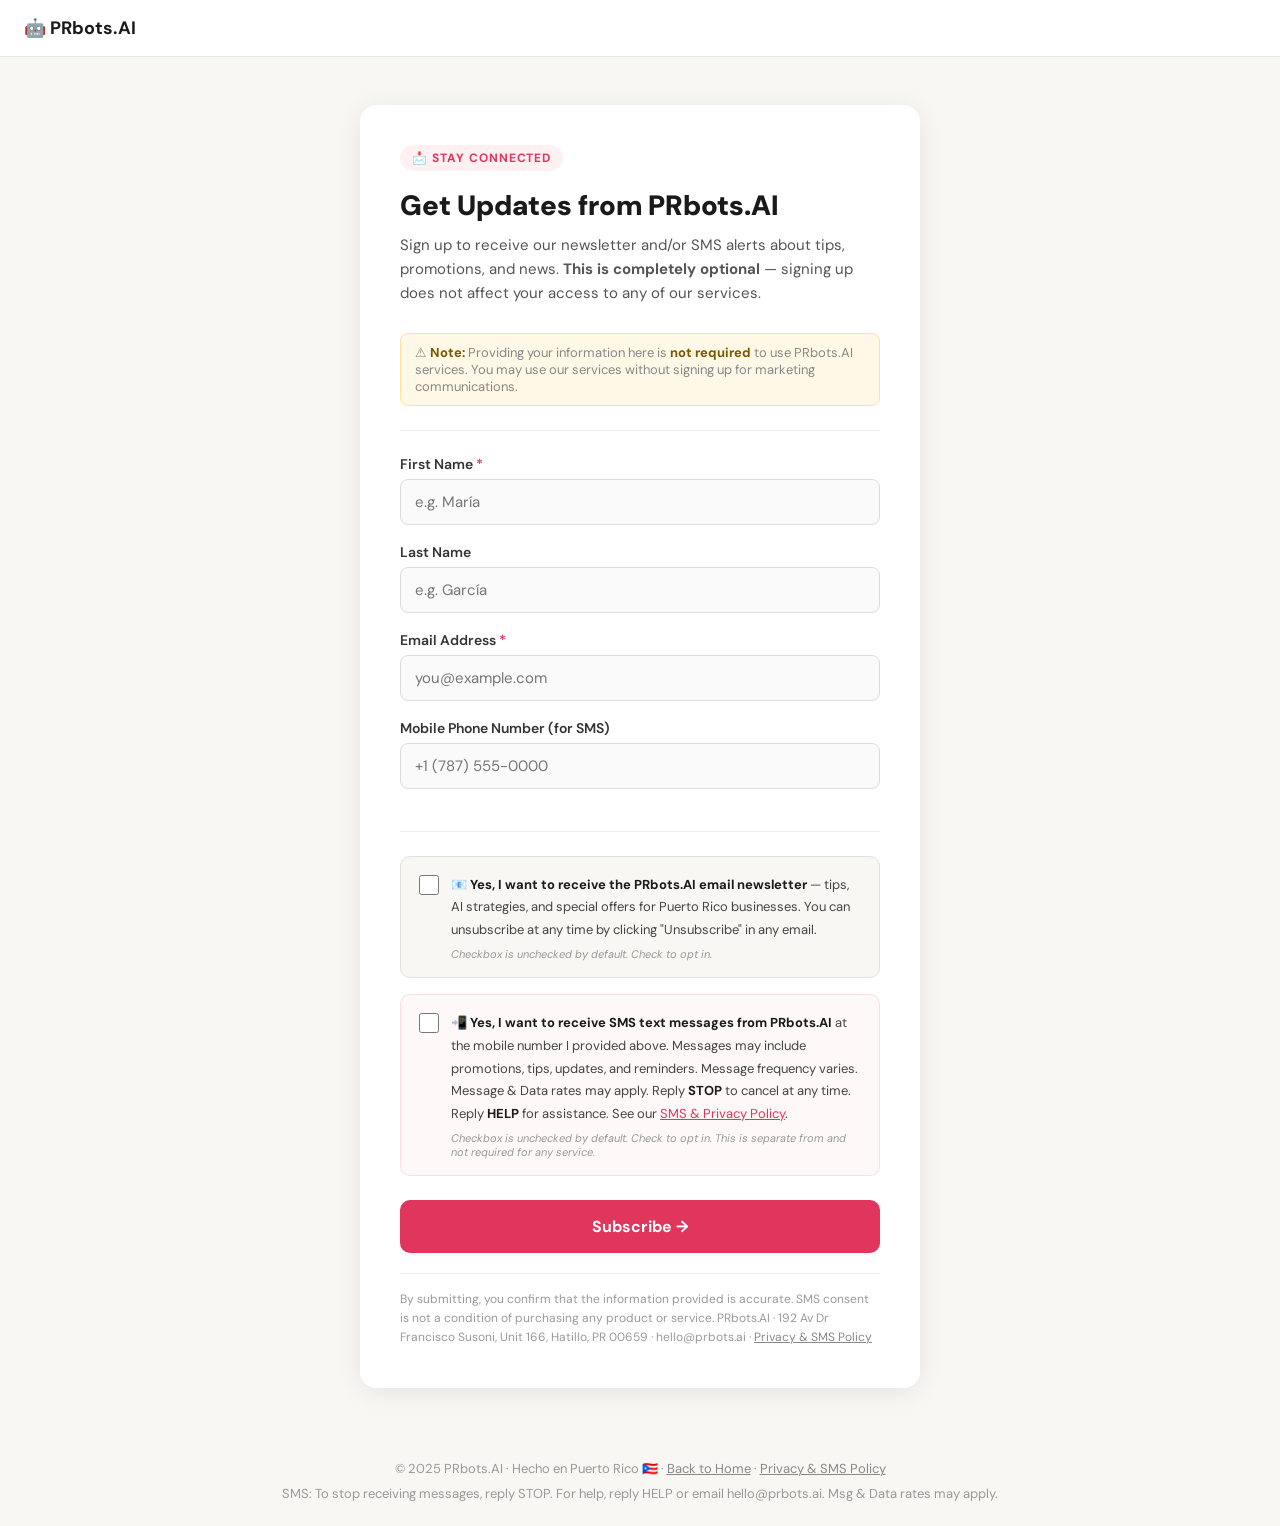
==== sms-optin.html @ f3722037 "Add TCPA-compliant standalone SMS opt-in page for Twilio toll-free verification" ====
<!DOCTYPE html>
<html lang="en">
<head>
<meta charset="UTF-8">
<meta name="viewport" content="width=device-width, initial-scale=1.0">
<title>SMS & Newsletter Sign-Up — PRbots.AI</title>
<meta name="description" content="Sign up to receive SMS updates and the newsletter from PRbots.AI. This is completely optional and separate from any service.">
<link rel="preconnect" href="https://fonts.googleapis.com">
<link href="https://fonts.googleapis.com/css2?family=DM+Sans:ital,opsz,wght@0,9..40,400;0,9..40,600;0,9..40,700;0,9..40,900&display=swap" rel="stylesheet">
<style>
  *, *::before, *::after { box-sizing: border-box; margin: 0; padding: 0; }
  body {
    font-family: 'DM Sans', system-ui, sans-serif;
    background: #f8f7f4;
    color: #1a1a1a;
    min-height: 100vh;
    display: flex;
    flex-direction: column;
  }
  nav {
    background: #fff;
    border-bottom: 1px solid #e5e5e5;
    padding: 16px 24px;
    display: flex;
    align-items: center;
    gap: 10px;
  }
  nav a { text-decoration: none; color: #1a1a1a; font-weight: 700; font-size: 18px; }
  nav span { font-size: 20px; }
  .container {
    max-width: 600px;
    margin: 48px auto;
    padding: 0 20px;
    flex: 1;
  }
  .card {
    background: #fff;
    border-radius: 16px;
    padding: 40px 40px;
    box-shadow: 0 4px 24px rgba(0,0,0,0.08);
  }
  .badge {
    display: inline-block;
    background: #fff0f2;
    color: #e0355c;
    font-size: 12px;
    font-weight: 700;
    letter-spacing: .08em;
    padding: 5px 12px;
    border-radius: 20px;
    margin-bottom: 18px;
    text-transform: uppercase;
  }
  h1 { font-size: 28px; font-weight: 900; margin-bottom: 10px; line-height: 1.2; }
  .sub { color: #555; font-size: 15px; line-height: 1.6; margin-bottom: 28px; }
  .divider { height: 1px; background: #eee; margin: 24px 0; }
  label.field-label {
    display: block;
    font-weight: 600;
    font-size: 14px;
    margin-bottom: 6px;
    color: #333;
  }
  label.field-label .req { color: #e0355c; }
  input[type="text"], input[type="email"], input[type="tel"] {
    width: 100%;
    border: 1.5px solid #ddd;
    border-radius: 8px;
    padding: 12px 14px;
    font-size: 15px;
    font-family: inherit;
    margin-bottom: 18px;
    transition: border-color .2s;
    outline: none;
    background: #fafafa;
  }
  input:focus { border-color: #e0355c; background: #fff; }

  /* ─── CONSENT BOXES ─── */
  .consent-box {
    background: #f8f7f4;
    border: 1.5px solid #e0e0e0;
    border-radius: 10px;
    padding: 16px 18px;
    margin-bottom: 16px;
  }
  .consent-box.sms { border-color: #e0355c22; background: #fff8f9; }
  .consent-row {
    display: flex;
    align-items: flex-start;
    gap: 12px;
  }
  .consent-row input[type="checkbox"] {
    width: 20px;
    height: 20px;
    min-width: 20px;
    margin-top: 2px;
    accent-color: #e0355c;
    cursor: pointer;
    border-radius: 4px;
  }
  .consent-text {
    font-size: 13px;
    color: #444;
    line-height: 1.6;
  }
  .consent-text strong { color: #1a1a1a; }
  .consent-text a { color: #e0355c; text-decoration: underline; }
  .unchecked-note {
    font-size: 11px;
    color: #999;
    margin-top: 6px;
    font-style: italic;
  }

  .required-note {
    font-size: 13px;
    color: #888;
    margin-bottom: 20px;
    background: #fff8e7;
    border: 1px solid #ffe0a0;
    border-radius: 8px;
    padding: 10px 14px;
  }
  .required-note strong { color: #7a5800; }

  button[type="submit"] {
    width: 100%;
    background: #e0355c;
    color: #fff;
    border: none;
    border-radius: 10px;
    padding: 16px;
    font-size: 16px;
    font-weight: 700;
    font-family: inherit;
    cursor: pointer;
    transition: background .2s, transform .1s;
    margin-top: 8px;
  }
  button[type="submit"]:hover { background: #c42a4f; }
  button[type="submit"]:active { transform: scale(.98); }

  .success-msg {
    display: none;
    text-align: center;
    padding: 32px 20px;
  }
  .success-msg .icon { font-size: 48px; margin-bottom: 12px; }
  .success-msg h2 { font-size: 22px; font-weight: 800; margin-bottom: 8px; }
  .success-msg p { color: #555; font-size: 15px; line-height: 1.6; }

  .terms-block {
    margin-top: 20px;
    font-size: 12px;
    color: #999;
    line-height: 1.6;
    border-top: 1px solid #eee;
    padding-top: 16px;
  }
  .terms-block a { color: #888; }

  footer {
    text-align: center;
    padding: 24px;
    font-size: 13px;
    color: #999;
  }
  footer a { color: #888; text-decoration: underline; }

  @media (max-width: 480px) {
    .card { padding: 28px 20px; }
    h1 { font-size: 23px; }
  }
</style>
</head>
<body>
<nav>
  <a href="/">🤖 PRbots.AI</a>
</nav>

<div class="container">
  <div class="card" id="main-card">

    <span class="badge">📩 Stay Connected</span>
    <h1>Get Updates from PRbots.AI</h1>
    <p class="sub">Sign up to receive our newsletter and/or SMS alerts about tips, promotions, and news. <strong>This is completely optional</strong> — signing up does not affect your access to any of our services.</p>

    <div class="required-note">
      ⚠️ <strong>Note:</strong> Providing your information here is <strong>not required</strong> to use PRbots.AI services. You may use our services without signing up for marketing communications.
    </div>

    <div class="divider"></div>

    <label class="field-label" for="fname">First Name <span class="req">*</span></label>
    <input type="text" id="fname" name="fname" placeholder="e.g. María" autocomplete="given-name" required>

    <label class="field-label" for="lname">Last Name</label>
    <input type="text" id="lname" name="lname" placeholder="e.g. García" autocomplete="family-name">

    <label class="field-label" for="email">Email Address <span class="req">*</span></label>
    <input type="email" id="email" name="email" placeholder="you@example.com" autocomplete="email" required>

    <label class="field-label" for="phone">Mobile Phone Number (for SMS)</label>
    <input type="tel" id="phone" name="phone" placeholder="+1 (787) 555-0000" autocomplete="tel">

    <div class="divider"></div>

    <!-- EMAIL NEWSLETTER CONSENT — unchecked by default -->
    <div class="consent-box">
      <div class="consent-row">
        <input type="checkbox" id="consent-email" name="consent_email">
        <div>
          <label for="consent-email" class="consent-text">
            <strong>📧 Yes, I want to receive the PRbots.AI email newsletter</strong> — tips, AI strategies, and special offers for Puerto Rico businesses. You can unsubscribe at any time by clicking "Unsubscribe" in any email.
          </label>
          <div class="unchecked-note">Checkbox is unchecked by default. Check to opt in.</div>
        </div>
      </div>
    </div>

    <!-- SMS CONSENT — unchecked by default — TCPA/CTIA compliant -->
    <div class="consent-box sms">
      <div class="consent-row">
        <input type="checkbox" id="consent-sms" name="consent_sms">
        <div>
          <label for="consent-sms" class="consent-text">
            <strong>📲 Yes, I want to receive SMS text messages from PRbots.AI</strong> at the mobile number I provided above. Messages may include promotions, tips, updates, and reminders. Message frequency varies. Message &amp; Data rates may apply. Reply <strong>STOP</strong> to cancel at any time. Reply <strong>HELP</strong> for assistance. See our <a href="https://paymegpt.com/p/5ysCGaS" target="_blank">SMS &amp; Privacy Policy</a>.
          </label>
          <div class="unchecked-note">Checkbox is unchecked by default. Check to opt in. This is separate from and not required for any service.</div>
        </div>
      </div>
    </div>

    <button type="submit" id="submit-btn" onclick="handleSubmit()">Subscribe →</button>

    <div class="terms-block">
      By submitting, you confirm that the information provided is accurate. SMS consent is not a condition of purchasing any product or service. PRbots.AI · 192 Av Dr Francisco Susoni, Unit 166, Hatillo, PR 00659 · hello@prbots.ai ·
      <a href="https://paymegpt.com/p/5ysCGaS" target="_blank">Privacy &amp; SMS Policy</a>
    </div>

    <div class="success-msg" id="success-msg">
      <div class="icon">✅</div>
      <h2>You're in!</h2>
      <p>Thanks for signing up. Check your inbox for a confirmation.<br><br>If you opted into SMS, you'll receive a confirmation text shortly.<br>Reply <strong>STOP</strong> at any time to unsubscribe from SMS.</p>
    </div>
  </div>
</div>

<footer>
  <p>© 2025 PRbots.AI · Hecho en Puerto Rico 🇵🇷 · <a href="/">Back to Home</a> · <a href="https://paymegpt.com/p/5ysCGaS" target="_blank">Privacy &amp; SMS Policy</a></p>
  <p style="margin-top:8px">SMS: To stop receiving messages, reply STOP. For help, reply HELP or email hello@prbots.ai. Msg &amp; Data rates may apply.</p>
</footer>

<script>
function handleSubmit() {
  var fname = document.getElementById('fname').value.trim();
  var email = document.getElementById('email').value.trim();
  if (!fname) { alert('Please enter your first name.'); return; }
  if (!email || !email.includes('@')) { alert('Please enter a valid email address.'); return; }

  var consentSMS = document.getElementById('consent-sms').checked;
  var phone = document.getElementById('phone').value.trim();
  if (consentSMS && !phone) {
    alert('Please enter a phone number to receive SMS messages, or uncheck the SMS option.');
    return;
  }

  // Hide form, show success
  document.getElementById('submit-btn').style.display = 'none';
  document.getElementById('success-msg').style.display = 'block';

  // You can POST to your own endpoint here if needed:
  // fetch('https://your-api/subscribe', { method: 'POST', body: JSON.stringify({...}) })
}
</script>
</body>
</html>
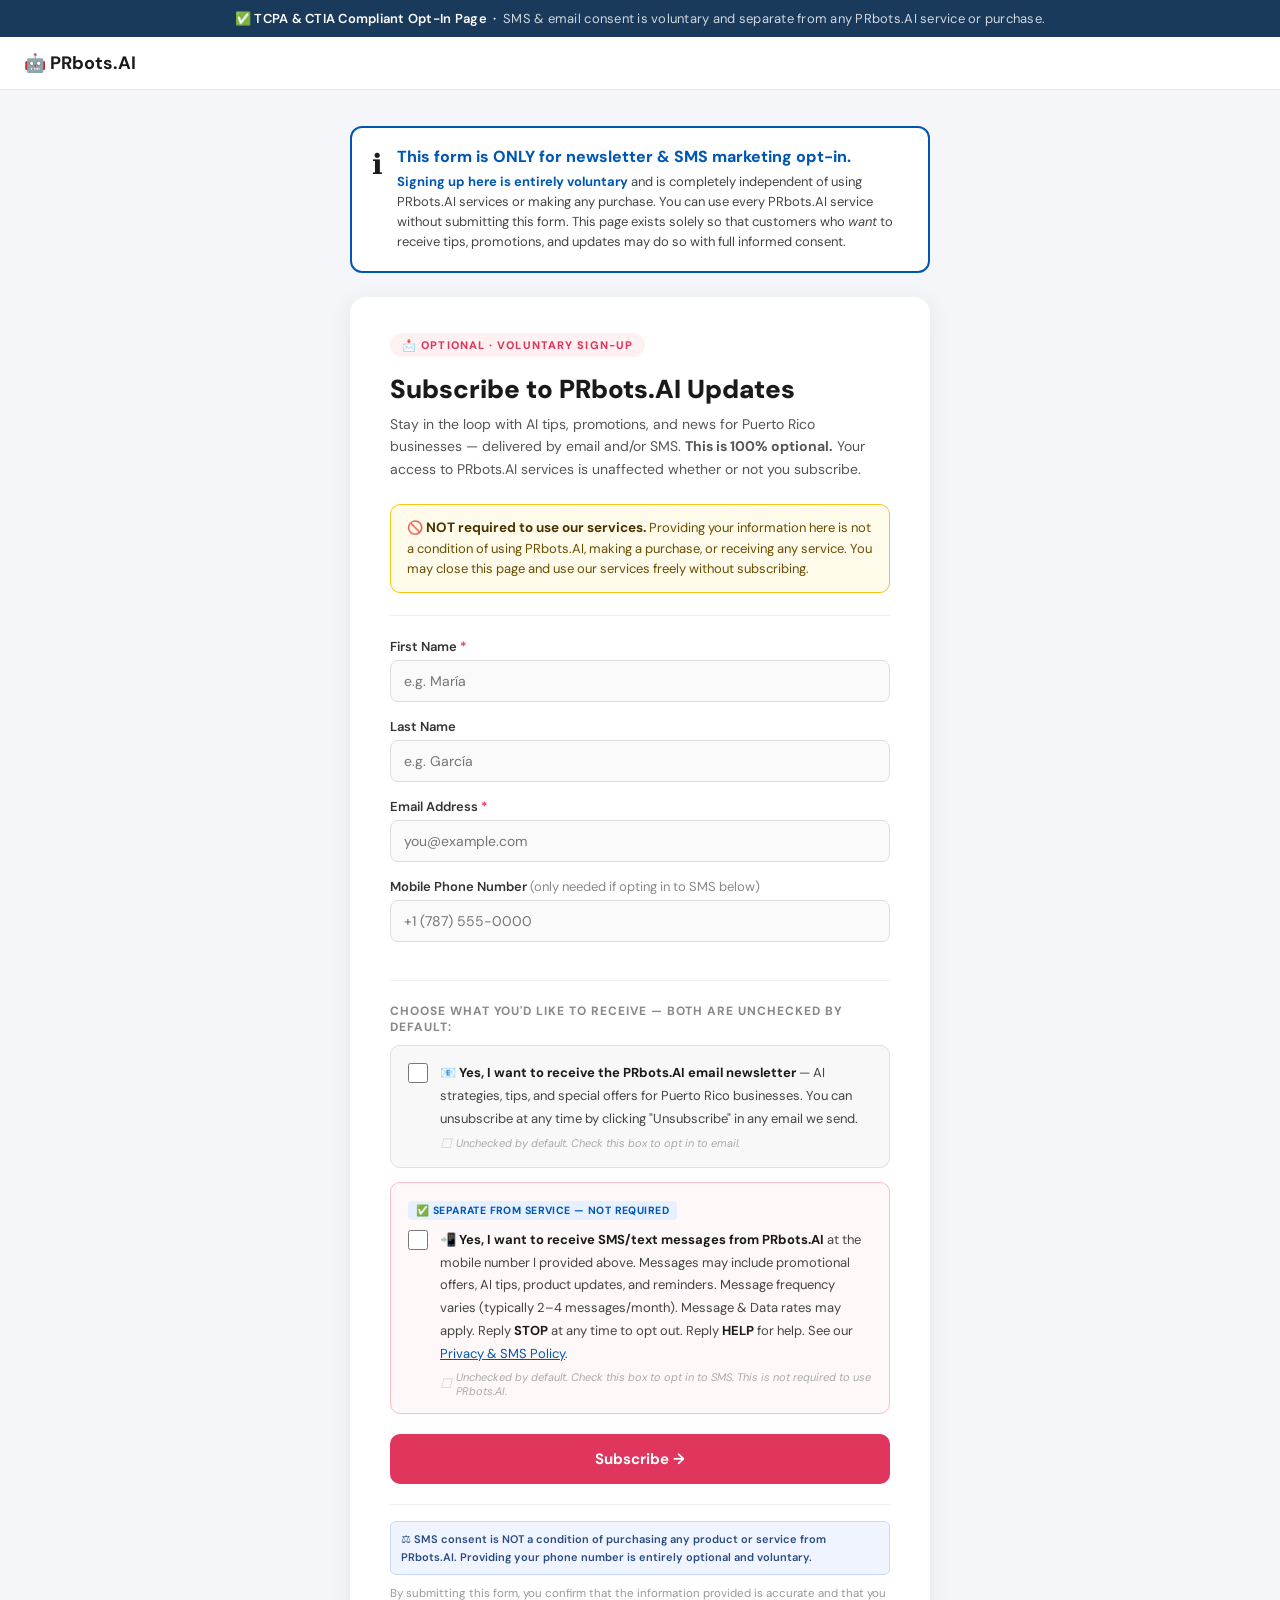
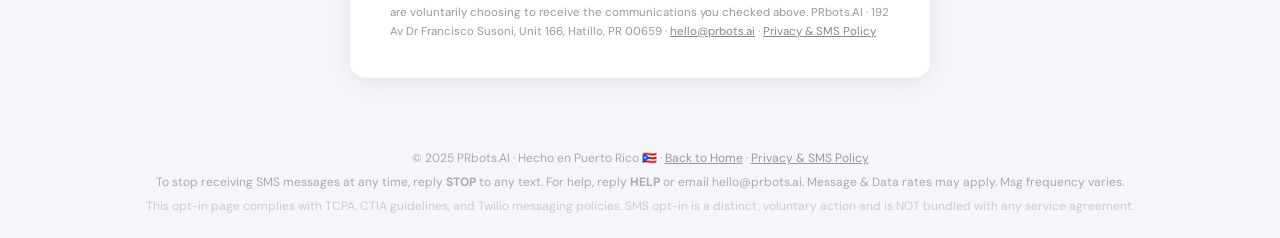
==== commit e1d9cd69: "fix: fully TCPA/CTIA compliant SMS opt-in page for Twilio Error 30475 resubmission" ====
--- a/sms-optin.html
+++ b/sms-optin.html
@@ -3,62 +3,95 @@
 <head>
 <meta charset="UTF-8">
 <meta name="viewport" content="width=device-width, initial-scale=1.0">
-<title>SMS & Newsletter Sign-Up — PRbots.AI</title>
-<meta name="description" content="Sign up to receive SMS updates and the newsletter from PRbots.AI. This is completely optional and separate from any service.">
+<title>SMS & Newsletter Opt-In — PRbots.AI (TCPA Compliant)</title>
+<meta name="description" content="Voluntarily sign up to receive SMS and/or email updates from PRbots.AI. This is completely optional and separate from any service or purchase.">
 <link rel="preconnect" href="https://fonts.googleapis.com">
 <link href="https://fonts.googleapis.com/css2?family=DM+Sans:ital,opsz,wght@0,9..40,400;0,9..40,600;0,9..40,700;0,9..40,900&display=swap" rel="stylesheet">
 <style>
   *, *::before, *::after { box-sizing: border-box; margin: 0; padding: 0; }
   body {
     font-family: 'DM Sans', system-ui, sans-serif;
-    background: #f8f7f4;
+    background: #f4f6f9;
     color: #1a1a1a;
     min-height: 100vh;
     display: flex;
     flex-direction: column;
   }
+
+  /* ── Compliance Banner (top of page — very visible for Twilio reviewers) ── */
+  .compliance-banner {
+    background: #1a3a5c;
+    color: #fff;
+    text-align: center;
+    padding: 10px 20px;
+    font-size: 13px;
+    font-weight: 600;
+    letter-spacing: .02em;
+  }
+  .compliance-banner span { opacity: .8; font-weight: 400; }
+
   nav {
     background: #fff;
     border-bottom: 1px solid #e5e5e5;
-    padding: 16px 24px;
+    padding: 14px 24px;
     display: flex;
     align-items: center;
     gap: 10px;
   }
   nav a { text-decoration: none; color: #1a1a1a; font-weight: 700; font-size: 18px; }
-  nav span { font-size: 20px; }
+
   .container {
-    max-width: 600px;
-    margin: 48px auto;
+    max-width: 620px;
+    margin: 36px auto 48px;
     padding: 0 20px;
     flex: 1;
   }
+
+  /* ── Standalone notice — first thing people (and Twilio) see ── */
+  .standalone-notice {
+    background: #fff;
+    border: 2px solid #0056b3;
+    border-radius: 12px;
+    padding: 18px 20px;
+    margin-bottom: 24px;
+    display: flex;
+    gap: 14px;
+    align-items: flex-start;
+  }
+  .standalone-notice .sn-icon { font-size: 28px; flex-shrink: 0; }
+  .standalone-notice h2 { font-size: 16px; font-weight: 800; color: #0056b3; margin-bottom: 5px; }
+  .standalone-notice p { font-size: 13px; color: #444; line-height: 1.55; }
+  .standalone-notice p strong { color: #0056b3; }
+
   .card {
     background: #fff;
     border-radius: 16px;
-    padding: 40px 40px;
-    box-shadow: 0 4px 24px rgba(0,0,0,0.08);
-  }
+    padding: 36px 40px;
+    box-shadow: 0 4px 24px rgba(0,0,0,0.07);
+  }
+
   .badge {
     display: inline-block;
     background: #fff0f2;
     color: #e0355c;
-    font-size: 12px;
-    font-weight: 700;
-    letter-spacing: .08em;
+    font-size: 11px;
+    font-weight: 800;
+    letter-spacing: .1em;
     padding: 5px 12px;
     border-radius: 20px;
-    margin-bottom: 18px;
+    margin-bottom: 16px;
     text-transform: uppercase;
   }
-  h1 { font-size: 28px; font-weight: 900; margin-bottom: 10px; line-height: 1.2; }
-  .sub { color: #555; font-size: 15px; line-height: 1.6; margin-bottom: 28px; }
-  .divider { height: 1px; background: #eee; margin: 24px 0; }
+  h1 { font-size: 26px; font-weight: 900; margin-bottom: 8px; line-height: 1.25; }
+  .sub { color: #555; font-size: 14px; line-height: 1.6; margin-bottom: 24px; }
+
+  .divider { height: 1px; background: #eee; margin: 22px 0; }
+
   label.field-label {
     display: block;
     font-weight: 600;
-    font-size: 14px;
-    margin-bottom: 6px;
+    font-size: 13px;
+    margin-bottom: 5px;
     color: #333;
   }
   label.field-label .req { color: #e0355c; }
@@ -66,25 +99,48 @@
     width: 100%;
     border: 1.5px solid #ddd;
     border-radius: 8px;
-    padding: 12px 14px;
-    font-size: 15px;
+    padding: 11px 13px;
+    font-size: 14px;
     font-family: inherit;
-    margin-bottom: 18px;
-    transition: border-color .2s;
+    margin-bottom: 16px;
     outline: none;
     background: #fafafa;
-  }
-  input:focus { border-color: #e0355c; background: #fff; }
-
-  /* ─── CONSENT BOXES ─── */
+    transition: border-color .2s;
+  }
+  input:focus { border-color: #0056b3; background: #fff; }
+
+  /* ── NOT REQUIRED callout ── */
+  .not-required-callout {
+    background: #fffbea;
+    border: 1.5px solid #f5c518;
+    border-radius: 10px;
+    padding: 13px 16px;
+    margin-bottom: 20px;
+    font-size: 13px;
+    color: #6b4c00;
+    line-height: 1.55;
+  }
+  .not-required-callout strong { font-size: 13.5px; color: #4a3200; }
+
+  /* ── Consent boxes ── */
+  .consent-section-title {
+    font-size: 12px;
+    font-weight: 700;
+    letter-spacing: .08em;
+    text-transform: uppercase;
+    color: #888;
+    margin-bottom: 10px;
+  }
+
   .consent-box {
-    background: #f8f7f4;
+    background: #f8f8f8;
     border: 1.5px solid #e0e0e0;
     border-radius: 10px;
-    padding: 16px 18px;
-    margin-bottom: 16px;
-  }
-  .consent-box.sms { border-color: #e0355c22; background: #fff8f9; }
+    padding: 15px 17px;
+    margin-bottom: 14px;
+  }
+  .consent-box.sms { border-color: #fbbdc7; background: #fff8f9; }
+
   .consent-row {
     display: flex;
     align-items: flex-start;
@@ -97,7 +153,6 @@
     margin-top: 2px;
     accent-color: #e0355c;
     cursor: pointer;
-    border-radius: 4px;
   }
   .consent-text {
     font-size: 13px;
@@ -105,24 +160,34 @@
     line-height: 1.6;
   }
   .consent-text strong { color: #1a1a1a; }
-  .consent-text a { color: #e0355c; text-decoration: underline; }
+  .consent-text a { color: #0056b3; text-decoration: underline; }
   .unchecked-note {
     font-size: 11px;
-    color: #999;
-    margin-top: 6px;
+    color: #aaa;
     font-style: italic;
-  }
-
-  .required-note {
+    margin-top: 5px;
+    display: flex;
+    align-items: center;
+    gap: 4px;
+  }
+  .unchecked-note::before {
+    content: "☐";
     font-size: 13px;
-    color: #888;
-    margin-bottom: 20px;
-    background: #fff8e7;
-    border: 1px solid #ffe0a0;
-    border-radius: 8px;
-    padding: 10px 14px;
-  }
-  .required-note strong { color: #7a5800; }
+    color: #ccc;
+  }
+
+  /* Separate-from-service badge on SMS box */
+  .sms-compliance-tag {
+    display: inline-block;
+    background: #e6f0ff;
+    color: #0056b3;
+    font-size: 10.5px;
+    font-weight: 700;
+    padding: 3px 8px;
+    border-radius: 4px;
+    margin-bottom: 8px;
+    letter-spacing: .04em;
+  }
 
   button[type="submit"] {
     width: 100%;
@@ -130,13 +195,13 @@
     color: #fff;
     border: none;
     border-radius: 10px;
-    padding: 16px;
-    font-size: 16px;
+    padding: 15px;
+    font-size: 15px;
     font-weight: 700;
     font-family: inherit;
     cursor: pointer;
+    margin-top: 6px;
     transition: background .2s, transform .1s;
-    margin-top: 8px;
   }
   button[type="submit"]:hover { background: #c42a4f; }
   button[type="submit"]:active { transform: scale(.98); }
@@ -144,50 +209,87 @@
   .success-msg {
     display: none;
     text-align: center;
-    padding: 32px 20px;
+    padding: 28px 10px;
   }
   .success-msg .icon { font-size: 48px; margin-bottom: 12px; }
   .success-msg h2 { font-size: 22px; font-weight: 800; margin-bottom: 8px; }
-  .success-msg p { color: #555; font-size: 15px; line-height: 1.6; }
-
-  .terms-block {
+  .success-msg p { color: #555; font-size: 14px; line-height: 1.65; }
+
+  /* ── TCPA Legal block ── */
+  .legal-block {
     margin-top: 20px;
-    font-size: 12px;
+    font-size: 11.5px;
     color: #999;
-    line-height: 1.6;
+    line-height: 1.65;
     border-top: 1px solid #eee;
     padding-top: 16px;
   }
-  .terms-block a { color: #888; }
+  .legal-block a { color: #888; }
+  .legal-block .legal-highlight {
+    background: #f0f4ff;
+    border: 1px solid #c7d9ff;
+    border-radius: 6px;
+    padding: 8px 10px;
+    color: #2a4a80;
+    font-size: 11px;
+    margin-bottom: 10px;
+    font-weight: 600;
+  }
 
   footer {
     text-align: center;
     padding: 24px;
-    font-size: 13px;
-    color: #999;
-  }
-  footer a { color: #888; text-decoration: underline; }
+    font-size: 12px;
+    color: #aaa;
+  }
+  footer a { color: #999; text-decoration: underline; }
 
   @media (max-width: 480px) {
-    .card { padding: 28px 20px; }
-    h1 { font-size: 23px; }
+    .card { padding: 24px 18px; }
+    h1 { font-size: 22px; }
+    .standalone-notice { flex-direction: column; gap: 8px; }
   }
 </style>
 </head>
 <body>
+
+<!-- Compliance banner visible at very top for Twilio reviewers -->
+<div class="compliance-banner">
+  ✅ TCPA &amp; CTIA Compliant Opt-In Page &nbsp;·&nbsp;
+  <span>SMS &amp; email consent is voluntary and separate from any PRbots.AI service or purchase.</span>
+</div>
+
 <nav>
   <a href="/">🤖 PRbots.AI</a>
 </nav>
 
 <div class="container">
+
+  <!-- STANDALONE NOTICE — must be the first major element -->
+  <div class="standalone-notice">
+    <span class="sn-icon">ℹ️</span>
+    <div>
+      <h2>This form is ONLY for newsletter &amp; SMS marketing opt-in.</h2>
+      <p>
+        <strong>Signing up here is entirely voluntary</strong> and is completely independent of using PRbots.AI services or making any purchase.
+        You can use every PRbots.AI service without submitting this form.
+        This page exists solely so that customers who <em>want</em> to receive tips, promotions, and updates may do so with full informed consent.
+      </p>
+    </div>
+  </div>
+
   <div class="card" id="main-card">
-
-    <span class="badge">📩 Stay Connected</span>
-    <h1>Get Updates from PRbots.AI</h1>
-    <p class="sub">Sign up to receive our newsletter and/or SMS alerts about tips, promotions, and news. <strong>This is completely optional</strong> — signing up does not affect your access to any of our services.</p>
-
-    <div class="required-note">
-      ⚠️ <strong>Note:</strong> Providing your information here is <strong>not required</strong> to use PRbots.AI services. You may use our services without signing up for marketing communications.
+    <span class="badge">📩 Optional · Voluntary Sign-Up</span>
+    <h1>Subscribe to PRbots.AI Updates</h1>
+    <p class="sub">
+      Stay in the loop with AI tips, promotions, and news for Puerto Rico businesses — delivered by email and/or SMS.
+      <strong>This is 100% optional.</strong> Your access to PRbots.AI services is unaffected whether or not you subscribe.
+    </p>
+
+    <div class="not-required-callout">
+      🚫 <strong>NOT required to use our services.</strong>
+      Providing your information here is not a condition of using PRbots.AI, making a purchase, or receiving any service.
+      You may close this page and use our services freely without subscribing.
     </div>
 
     <div class="divider"></div>
@@ -201,77 +303,108 @@
     <label class="field-label" for="email">Email Address <span class="req">*</span></label>
     <input type="email" id="email" name="email" placeholder="you@example.com" autocomplete="email" required>
 
-    <label class="field-label" for="phone">Mobile Phone Number (for SMS)</label>
+    <label class="field-label" for="phone">Mobile Phone Number <span style="font-weight:400;color:#888">(only needed if opting in to SMS below)</span></label>
     <input type="tel" id="phone" name="phone" placeholder="+1 (787) 555-0000" autocomplete="tel">
 
     <div class="divider"></div>
-
-    <!-- EMAIL NEWSLETTER CONSENT — unchecked by default -->
+    <p class="consent-section-title">Choose what you'd like to receive — both are unchecked by default:</p>
+
+    <!-- ── EMAIL NEWSLETTER CONSENT — UNCHECKED BY DEFAULT ── -->
     <div class="consent-box">
       <div class="consent-row">
         <input type="checkbox" id="consent-email" name="consent_email">
         <div>
           <label for="consent-email" class="consent-text">
-            <strong>📧 Yes, I want to receive the PRbots.AI email newsletter</strong> — tips, AI strategies, and special offers for Puerto Rico businesses. You can unsubscribe at any time by clicking "Unsubscribe" in any email.
+            <strong>📧 Yes, I want to receive the PRbots.AI email newsletter</strong> — AI strategies, tips, and special offers for Puerto Rico businesses.
+            You can unsubscribe at any time by clicking "Unsubscribe" in any email we send.
           </label>
-          <div class="unchecked-note">Checkbox is unchecked by default. Check to opt in.</div>
+          <div class="unchecked-note">Unchecked by default. Check this box to opt in to email.</div>
         </div>
       </div>
     </div>
 
-    <!-- SMS CONSENT — unchecked by default — TCPA/CTIA compliant -->
+    <!-- ── SMS CONSENT — UNCHECKED BY DEFAULT — FULL TCPA/CTIA DISCLOSURE ── -->
     <div class="consent-box sms">
+      <span class="sms-compliance-tag">✅ SEPARATE FROM SERVICE — NOT REQUIRED</span>
       <div class="consent-row">
         <input type="checkbox" id="consent-sms" name="consent_sms">
         <div>
           <label for="consent-sms" class="consent-text">
-            <strong>📲 Yes, I want to receive SMS text messages from PRbots.AI</strong> at the mobile number I provided above. Messages may include promotions, tips, updates, and reminders. Message frequency varies. Message &amp; Data rates may apply. Reply <strong>STOP</strong> to cancel at any time. Reply <strong>HELP</strong> for assistance. See our <a href="https://paymegpt.com/p/5ysCGaS" target="_blank">SMS &amp; Privacy Policy</a>.
+            <strong>📲 Yes, I want to receive SMS/text messages from PRbots.AI</strong> at the mobile number I provided above.
+            Messages may include promotional offers, AI tips, product updates, and reminders.
+            Message frequency varies (typically 2–4 messages/month).
+            Message &amp; Data rates may apply.
+            Reply <strong>STOP</strong> at any time to opt out. Reply <strong>HELP</strong> for help.
+            See our <a href="https://paymegpt.com/p/5ysCGaS" target="_blank" rel="noopener">Privacy &amp; SMS Policy</a>.
           </label>
-          <div class="unchecked-note">Checkbox is unchecked by default. Check to opt in. This is separate from and not required for any service.</div>
+          <div class="unchecked-note">Unchecked by default. Check this box to opt in to SMS. This is not required to use PRbots.AI.</div>
         </div>
       </div>
     </div>
 
     <button type="submit" id="submit-btn" onclick="handleSubmit()">Subscribe →</button>
 
-    <div class="terms-block">
-      By submitting, you confirm that the information provided is accurate. SMS consent is not a condition of purchasing any product or service. PRbots.AI · 192 Av Dr Francisco Susoni, Unit 166, Hatillo, PR 00659 · hello@prbots.ai ·
-      <a href="https://paymegpt.com/p/5ysCGaS" target="_blank">Privacy &amp; SMS Policy</a>
-    </div>
-
+    <!-- ── Legal / TCPA disclosure ── -->
+    <div class="legal-block">
+      <div class="legal-highlight">
+        ⚖️ SMS consent is NOT a condition of purchasing any product or service from PRbots.AI.
+        Providing your phone number is entirely optional and voluntary.
+      </div>
+      By submitting this form, you confirm that the information provided is accurate and that you are voluntarily choosing to receive the communications you checked above.
+      PRbots.AI · 192 Av Dr Francisco Susoni, Unit 166, Hatillo, PR 00659 ·
+      <a href="mailto:hello@prbots.ai">hello@prbots.ai</a> ·
+      <a href="https://paymegpt.com/p/5ysCGaS" target="_blank" rel="noopener">Privacy &amp; SMS Policy</a>
+    </div>
+
+    <!-- Success message (shown after submit) -->
     <div class="success-msg" id="success-msg">
       <div class="icon">✅</div>
-      <h2>You're in!</h2>
-      <p>Thanks for signing up. Check your inbox for a confirmation.<br><br>If you opted into SMS, you'll receive a confirmation text shortly.<br>Reply <strong>STOP</strong> at any time to unsubscribe from SMS.</p>
+      <h2>You're subscribed!</h2>
+      <p>
+        Thanks for signing up. Check your inbox for a confirmation email.<br><br>
+        If you opted into SMS, you'll receive a confirmation text shortly.<br>
+        Reply <strong>STOP</strong> at any time to unsubscribe from SMS messages.<br>
+        Reply <strong>HELP</strong> for help or email <a href="mailto:hello@prbots.ai">hello@prbots.ai</a>.
+      </p>
     </div>
   </div>
-</div>
+
+</div><!-- /container -->
 
 <footer>
   <p>© 2025 PRbots.AI · Hecho en Puerto Rico 🇵🇷 · <a href="/">Back to Home</a> · <a href="https://paymegpt.com/p/5ysCGaS" target="_blank">Privacy &amp; SMS Policy</a></p>
-  <p style="margin-top:8px">SMS: To stop receiving messages, reply STOP. For help, reply HELP or email hello@prbots.ai. Msg &amp; Data rates may apply.</p>
+  <p style="margin-top:8px">
+    To stop receiving SMS messages at any time, reply <strong>STOP</strong> to any text.
+    For help, reply <strong>HELP</strong> or email hello@prbots.ai.
+    Message &amp; Data rates may apply. Msg frequency varies.
+  </p>
+  <p style="margin-top:8px; color:#ccc">
+    This opt-in page complies with TCPA, CTIA guidelines, and Twilio messaging policies.
+    SMS opt-in is a distinct, voluntary action and is NOT bundled with any service agreement.
+  </p>
 </footer>
 
 <script>
 function handleSubmit() {
-  var fname = document.getElementById('fname').value.trim();
-  var email = document.getElementById('email').value.trim();
+  var fname  = document.getElementById('fname').value.trim();
+  var email  = document.getElementById('email').value.trim();
+  var emailC = document.getElementById('consent-email').checked;
+  var smsC   = document.getElementById('consent-sms').checked;
+  var phone  = document.getElementById('phone').value.trim();
+
   if (!fname) { alert('Please enter your first name.'); return; }
   if (!email || !email.includes('@')) { alert('Please enter a valid email address.'); return; }
-
-  var consentSMS = document.getElementById('consent-sms').checked;
-  var phone = document.getElementById('phone').value.trim();
-  if (consentSMS && !phone) {
-    alert('Please enter a phone number to receive SMS messages, or uncheck the SMS option.');
+  if (!emailC && !smsC) { alert('Please check at least one option (email newsletter or SMS) to subscribe.'); return; }
+  if (smsC && !phone) {
+    alert('Please enter a mobile phone number to receive SMS, or uncheck the SMS option.');
     return;
   }
 
   // Hide form, show success
   document.getElementById('submit-btn').style.display = 'none';
+  var labels = document.querySelectorAll('.field-label, input[type="text"], input[type="email"], input[type="tel"], .consent-box, .not-required-callout, .divider, .consent-section-title, .legal-block, .badge, h1, .sub');
+  labels.forEach(function(el){ el.style.display = 'none'; });
   document.getElementById('success-msg').style.display = 'block';
-
-  // You can POST to your own endpoint here if needed:
-  // fetch('https://your-api/subscribe', { method: 'POST', body: JSON.stringify({...}) })
 }
 </script>
 </body>
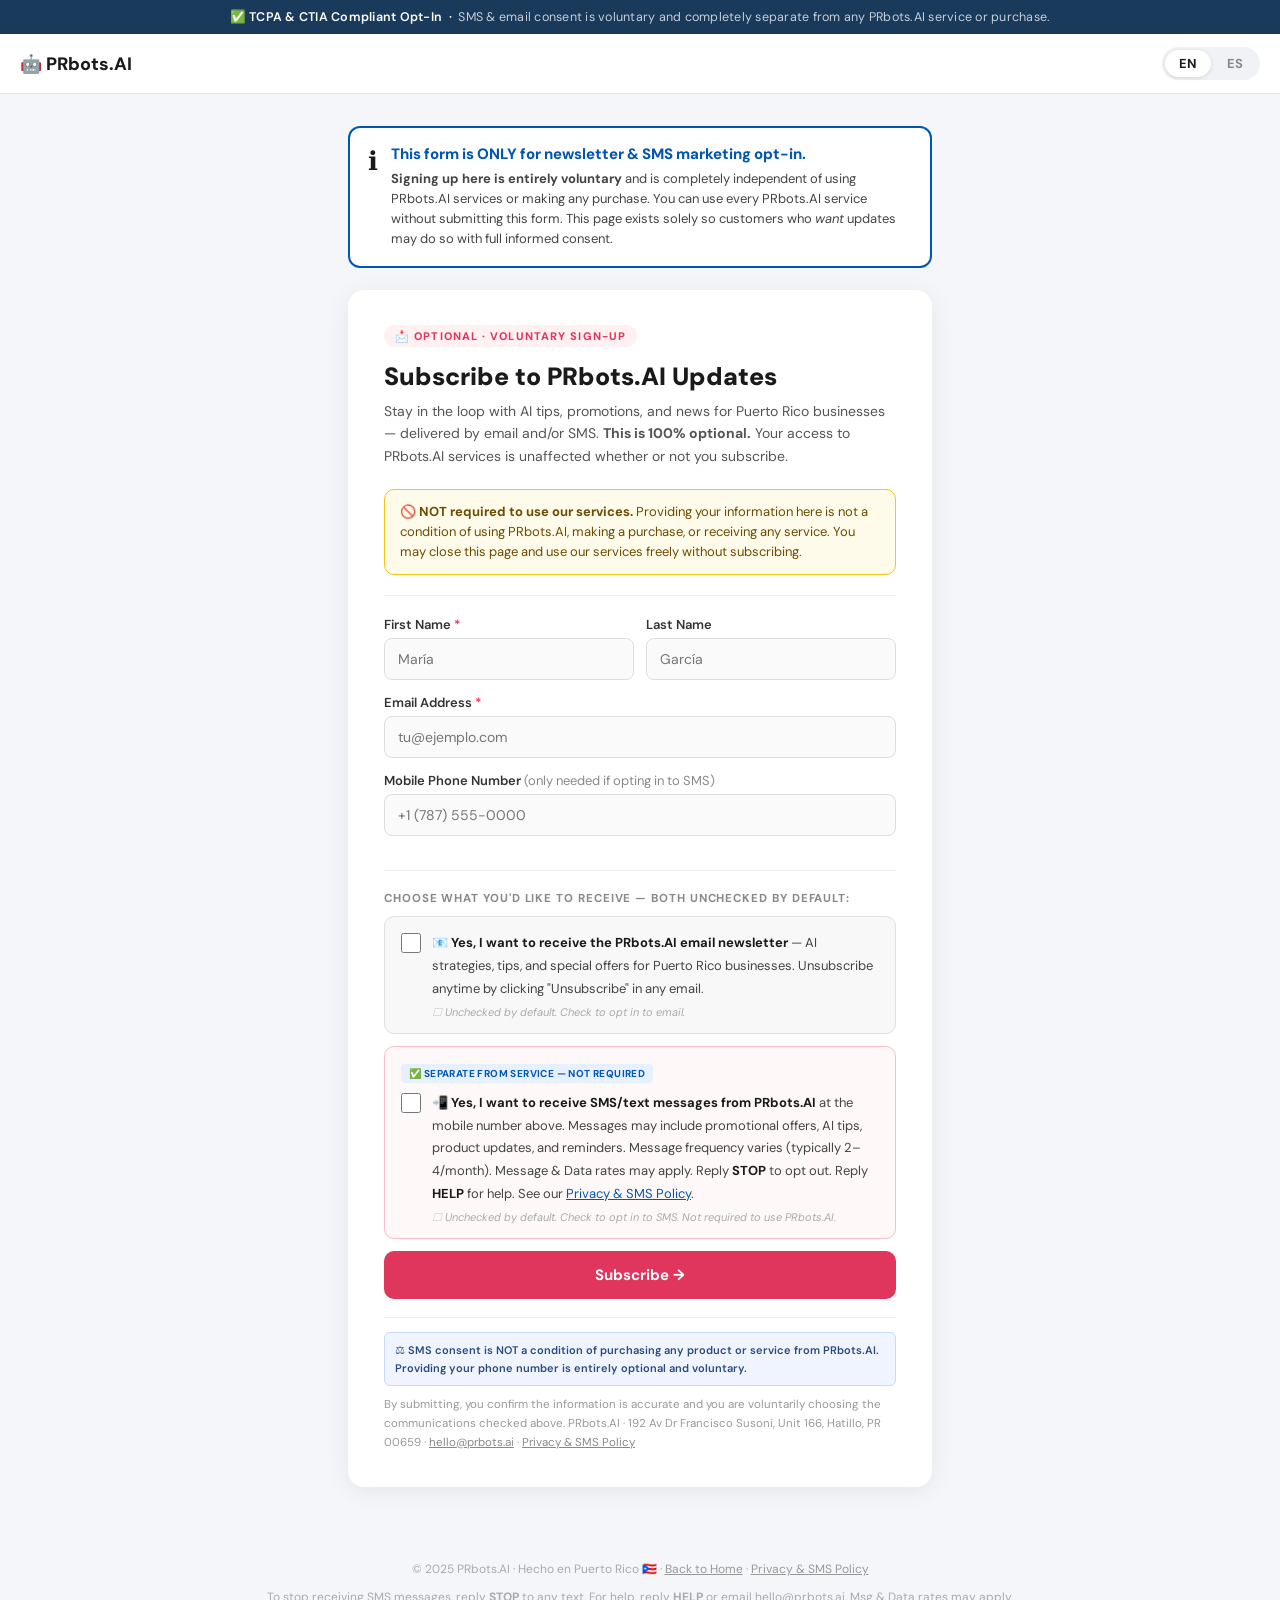
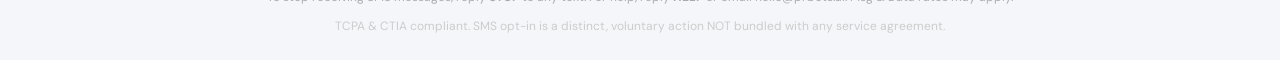
==== commit 28930940: "feat: bilingual EN/ES opt-in page connected to PayMeGPT contacts (tsqb0ek5) — Twilio 30475 compliant" ====
--- a/sms-optin.html
+++ b/sms-optin.html
@@ -1,411 +1,623 @@
 <!DOCTYPE html>
-<html lang="en">
+<html lang="en" id="html-root">
 <head>
 <meta charset="UTF-8">
 <meta name="viewport" content="width=device-width, initial-scale=1.0">
 <title>SMS & Newsletter Opt-In — PRbots.AI (TCPA Compliant)</title>
-<meta name="description" content="Voluntarily sign up to receive SMS and/or email updates from PRbots.AI. This is completely optional and separate from any service or purchase.">
+<meta name="description" content="Voluntarily sign up to receive SMS and/or email updates from PRbots.AI. Completely optional and separate from any service. / Inscríbete voluntariamente para recibir mensajes SMS y correos de PRbots.AI. Completamente opcional.">
 <link rel="preconnect" href="https://fonts.googleapis.com">
 <link href="https://fonts.googleapis.com/css2?family=DM+Sans:ital,opsz,wght@0,9..40,400;0,9..40,600;0,9..40,700;0,9..40,900&display=swap" rel="stylesheet">
 <style>
-  *, *::before, *::after { box-sizing: border-box; margin: 0; padding: 0; }
-  body {
-    font-family: 'DM Sans', system-ui, sans-serif;
-    background: #f4f6f9;
-    color: #1a1a1a;
-    min-height: 100vh;
-    display: flex;
-    flex-direction: column;
-  }
-
-  /* ── Compliance Banner (top of page — very visible for Twilio reviewers) ── */
-  .compliance-banner {
-    background: #1a3a5c;
-    color: #fff;
-    text-align: center;
-    padding: 10px 20px;
-    font-size: 13px;
-    font-weight: 600;
-    letter-spacing: .02em;
-  }
-  .compliance-banner span { opacity: .8; font-weight: 400; }
-
-  nav {
-    background: #fff;
-    border-bottom: 1px solid #e5e5e5;
-    padding: 14px 24px;
-    display: flex;
-    align-items: center;
-    gap: 10px;
-  }
-  nav a { text-decoration: none; color: #1a1a1a; font-weight: 700; font-size: 18px; }
-
-  .container {
-    max-width: 620px;
-    margin: 36px auto 48px;
-    padding: 0 20px;
-    flex: 1;
-  }
-
-  /* ── Standalone notice — first thing people (and Twilio) see ── */
-  .standalone-notice {
-    background: #fff;
-    border: 2px solid #0056b3;
-    border-radius: 12px;
-    padding: 18px 20px;
-    margin-bottom: 24px;
-    display: flex;
-    gap: 14px;
-    align-items: flex-start;
-  }
-  .standalone-notice .sn-icon { font-size: 28px; flex-shrink: 0; }
-  .standalone-notice h2 { font-size: 16px; font-weight: 800; color: #0056b3; margin-bottom: 5px; }
-  .standalone-notice p { font-size: 13px; color: #444; line-height: 1.55; }
-  .standalone-notice p strong { color: #0056b3; }
-
-  .card {
-    background: #fff;
-    border-radius: 16px;
-    padding: 36px 40px;
-    box-shadow: 0 4px 24px rgba(0,0,0,0.07);
-  }
-
-  .badge {
-    display: inline-block;
-    background: #fff0f2;
-    color: #e0355c;
-    font-size: 11px;
-    font-weight: 800;
-    letter-spacing: .1em;
-    padding: 5px 12px;
-    border-radius: 20px;
-    margin-bottom: 16px;
-    text-transform: uppercase;
-  }
-  h1 { font-size: 26px; font-weight: 900; margin-bottom: 8px; line-height: 1.25; }
-  .sub { color: #555; font-size: 14px; line-height: 1.6; margin-bottom: 24px; }
-
-  .divider { height: 1px; background: #eee; margin: 22px 0; }
-
-  label.field-label {
-    display: block;
-    font-weight: 600;
-    font-size: 13px;
-    margin-bottom: 5px;
-    color: #333;
-  }
-  label.field-label .req { color: #e0355c; }
-  input[type="text"], input[type="email"], input[type="tel"] {
-    width: 100%;
-    border: 1.5px solid #ddd;
-    border-radius: 8px;
-    padding: 11px 13px;
-    font-size: 14px;
-    font-family: inherit;
-    margin-bottom: 16px;
-    outline: none;
-    background: #fafafa;
-    transition: border-color .2s;
-  }
-  input:focus { border-color: #0056b3; background: #fff; }
-
-  /* ── NOT REQUIRED callout ── */
-  .not-required-callout {
-    background: #fffbea;
-    border: 1.5px solid #f5c518;
-    border-radius: 10px;
-    padding: 13px 16px;
-    margin-bottom: 20px;
-    font-size: 13px;
-    color: #6b4c00;
-    line-height: 1.55;
-  }
-  .not-required-callout strong { font-size: 13.5px; color: #4a3200; }
-
-  /* ── Consent boxes ── */
-  .consent-section-title {
-    font-size: 12px;
-    font-weight: 700;
-    letter-spacing: .08em;
-    text-transform: uppercase;
-    color: #888;
-    margin-bottom: 10px;
-  }
-
-  .consent-box {
-    background: #f8f8f8;
-    border: 1.5px solid #e0e0e0;
-    border-radius: 10px;
-    padding: 15px 17px;
-    margin-bottom: 14px;
-  }
-  .consent-box.sms { border-color: #fbbdc7; background: #fff8f9; }
-
-  .consent-row {
-    display: flex;
-    align-items: flex-start;
-    gap: 12px;
-  }
-  .consent-row input[type="checkbox"] {
-    width: 20px;
-    height: 20px;
-    min-width: 20px;
-    margin-top: 2px;
-    accent-color: #e0355c;
-    cursor: pointer;
-  }
-  .consent-text {
-    font-size: 13px;
-    color: #444;
-    line-height: 1.6;
-  }
-  .consent-text strong { color: #1a1a1a; }
-  .consent-text a { color: #0056b3; text-decoration: underline; }
-  .unchecked-note {
-    font-size: 11px;
-    color: #aaa;
-    font-style: italic;
-    margin-top: 5px;
-    display: flex;
-    align-items: center;
-    gap: 4px;
-  }
-  .unchecked-note::before {
-    content: "☐";
-    font-size: 13px;
-    color: #ccc;
-  }
-
-  /* Separate-from-service badge on SMS box */
-  .sms-compliance-tag {
-    display: inline-block;
-    background: #e6f0ff;
-    color: #0056b3;
-    font-size: 10.5px;
-    font-weight: 700;
-    padding: 3px 8px;
-    border-radius: 4px;
-    margin-bottom: 8px;
-    letter-spacing: .04em;
-  }
-
-  button[type="submit"] {
-    width: 100%;
-    background: #e0355c;
-    color: #fff;
-    border: none;
-    border-radius: 10px;
-    padding: 15px;
-    font-size: 15px;
-    font-weight: 700;
-    font-family: inherit;
-    cursor: pointer;
-    margin-top: 6px;
-    transition: background .2s, transform .1s;
-  }
-  button[type="submit"]:hover { background: #c42a4f; }
-  button[type="submit"]:active { transform: scale(.98); }
-
-  .success-msg {
-    display: none;
-    text-align: center;
-    padding: 28px 10px;
-  }
-  .success-msg .icon { font-size: 48px; margin-bottom: 12px; }
-  .success-msg h2 { font-size: 22px; font-weight: 800; margin-bottom: 8px; }
-  .success-msg p { color: #555; font-size: 14px; line-height: 1.65; }
-
-  /* ── TCPA Legal block ── */
-  .legal-block {
-    margin-top: 20px;
-    font-size: 11.5px;
-    color: #999;
-    line-height: 1.65;
-    border-top: 1px solid #eee;
-    padding-top: 16px;
-  }
-  .legal-block a { color: #888; }
-  .legal-block .legal-highlight {
-    background: #f0f4ff;
-    border: 1px solid #c7d9ff;
-    border-radius: 6px;
-    padding: 8px 10px;
-    color: #2a4a80;
-    font-size: 11px;
-    margin-bottom: 10px;
-    font-weight: 600;
-  }
-
-  footer {
-    text-align: center;
-    padding: 24px;
-    font-size: 12px;
-    color: #aaa;
-  }
-  footer a { color: #999; text-decoration: underline; }
-
-  @media (max-width: 480px) {
-    .card { padding: 24px 18px; }
-    h1 { font-size: 22px; }
-    .standalone-notice { flex-direction: column; gap: 8px; }
-  }
+*, *::before, *::after { box-sizing: border-box; margin: 0; padding: 0; }
+body {
+  font-family: 'DM Sans', system-ui, sans-serif;
+  background: #f4f6f9;
+  color: #1a1a1a;
+  min-height: 100vh;
+  display: flex;
+  flex-direction: column;
+}
+
+/* ── Compliance banner ── */
+.compliance-banner {
+  background: #1a3a5c;
+  color: #fff;
+  text-align: center;
+  padding: 9px 20px;
+  font-size: 12.5px;
+  font-weight: 600;
+  letter-spacing: .02em;
+}
+.compliance-banner span { opacity: .75; font-weight: 400; }
+
+/* ── Nav ── */
+nav {
+  background: #fff;
+  border-bottom: 1px solid #e5e5e5;
+  padding: 13px 20px;
+  display: flex;
+  align-items: center;
+  justify-content: space-between;
+  gap: 10px;
+}
+nav a.nav-logo { text-decoration: none; color: #1a1a1a; font-weight: 800; font-size: 18px; }
+
+/* ── Language Toggle ── */
+.lang-toggle {
+  display: flex;
+  background: #f0f2f5;
+  border-radius: 20px;
+  padding: 3px;
+  gap: 2px;
+}
+.lang-btn {
+  background: none;
+  border: none;
+  border-radius: 16px;
+  padding: 5px 14px;
+  font-size: 13px;
+  font-weight: 700;
+  font-family: inherit;
+  cursor: pointer;
+  color: #888;
+  transition: all .2s;
+}
+.lang-btn.active {
+  background: #fff;
+  color: #1a1a1a;
+  box-shadow: 0 1px 4px rgba(0,0,0,.12);
+}
+
+/* ── Main container ── */
+.container {
+  max-width: 620px;
+  margin: 32px auto 48px;
+  padding: 0 18px;
+  flex: 1;
+}
+
+/* ── Standalone notice ── */
+.standalone-notice {
+  background: #fff;
+  border: 2px solid #0056b3;
+  border-radius: 12px;
+  padding: 16px 18px;
+  margin-bottom: 22px;
+  display: flex;
+  gap: 13px;
+  align-items: flex-start;
+}
+.standalone-notice .sn-icon { font-size: 26px; flex-shrink: 0; }
+.standalone-notice h2 { font-size: 15px; font-weight: 800; color: #0056b3; margin-bottom: 5px; }
+.standalone-notice p { font-size: 13px; color: #444; line-height: 1.55; }
+
+/* ── Card ── */
+.card {
+  background: #fff;
+  border-radius: 16px;
+  padding: 34px 36px;
+  box-shadow: 0 4px 24px rgba(0,0,0,.07);
+}
+
+.badge {
+  display: inline-block;
+  background: #fff0f2;
+  color: #e0355c;
+  font-size: 11px;
+  font-weight: 800;
+  letter-spacing: .1em;
+  padding: 4px 11px;
+  border-radius: 20px;
+  margin-bottom: 14px;
+  text-transform: uppercase;
+}
+h1 { font-size: 25px; font-weight: 900; margin-bottom: 8px; line-height: 1.25; }
+.sub { color: #555; font-size: 14px; line-height: 1.6; margin-bottom: 22px; }
+.divider { height: 1px; background: #eee; margin: 20px 0; }
+
+/* ── Fields ── */
+label.field-label {
+  display: block;
+  font-weight: 600;
+  font-size: 13px;
+  margin-bottom: 5px;
+  color: #333;
+}
+.req { color: #e0355c; }
+.row-2 { display: grid; grid-template-columns: 1fr 1fr; gap: 12px; }
+input[type="text"],
+input[type="email"],
+input[type="tel"] {
+  width: 100%;
+  border: 1.5px solid #ddd;
+  border-radius: 8px;
+  padding: 11px 13px;
+  font-size: 14px;
+  font-family: inherit;
+  margin-bottom: 14px;
+  outline: none;
+  background: #fafafa;
+  transition: border-color .2s;
+}
+input:focus { border-color: #0056b3; background: #fff; }
+
+/* ── Not-required callout ── */
+.not-required-callout {
+  background: #fffbea;
+  border: 1.5px solid #f5c518;
+  border-radius: 10px;
+  padding: 12px 15px;
+  margin-bottom: 18px;
+  font-size: 13px;
+  color: #6b4c00;
+  line-height: 1.55;
+}
+
+/* ── Consent boxes ── */
+.consent-section-title {
+  font-size: 11.5px;
+  font-weight: 700;
+  letter-spacing: .08em;
+  text-transform: uppercase;
+  color: #888;
+  margin-bottom: 10px;
+}
+.consent-box {
+  background: #f8f8f8;
+  border: 1.5px solid #e0e0e0;
+  border-radius: 10px;
+  padding: 14px 16px;
+  margin-bottom: 12px;
+}
+.consent-box.sms { border-color: #fbbdc7; background: #fff8f9; }
+.sms-compliance-tag {
+  display: inline-block;
+  background: #e6f0ff;
+  color: #0056b3;
+  font-size: 10px;
+  font-weight: 700;
+  padding: 3px 8px;
+  border-radius: 4px;
+  margin-bottom: 8px;
+  letter-spacing: .04em;
+}
+.consent-row { display: flex; align-items: flex-start; gap: 11px; }
+.consent-row input[type="checkbox"] {
+  width: 20px;
+  height: 20px;
+  min-width: 20px;
+  margin-top: 2px;
+  accent-color: #e0355c;
+  cursor: pointer;
+}
+.consent-text { font-size: 13px; color: #444; line-height: 1.6; }
+.consent-text strong { color: #1a1a1a; }
+.consent-text a { color: #0056b3; text-decoration: underline; }
+.unchecked-note {
+  font-size: 11px;
+  color: #aaa;
+  font-style: italic;
+  margin-top: 5px;
+}
+.unchecked-note::before { content: "☐ "; color: #ccc; }
+
+/* ── Submit ── */
+.submit-btn {
+  width: 100%;
+  background: #e0355c;
+  color: #fff;
+  border: none;
+  border-radius: 10px;
+  padding: 14px;
+  font-size: 15px;
+  font-weight: 700;
+  font-family: inherit;
+  cursor: pointer;
+  margin-top: 6px;
+  transition: background .2s, transform .1s;
+  display: flex;
+  align-items: center;
+  justify-content: center;
+  gap: 8px;
+}
+.submit-btn:hover { background: #c42a4f; }
+.submit-btn:active { transform: scale(.98); }
+.submit-btn .spinner {
+  display: none;
+  width: 16px; height: 16px;
+  border: 2px solid rgba(255,255,255,.4);
+  border-top-color: #fff;
+  border-radius: 50%;
+  animation: spin .6s linear infinite;
+}
+.submit-btn.loading .btn-text { display: none; }
+.submit-btn.loading .spinner { display: block; }
+@keyframes spin { to { transform: rotate(360deg); } }
+
+/* ── Legal block ── */
+.legal-block {
+  margin-top: 18px;
+  font-size: 11.5px;
+  color: #999;
+  line-height: 1.65;
+  border-top: 1px solid #eee;
+  padding-top: 14px;
+}
+.legal-block a { color: #888; }
+.legal-highlight {
+  background: #f0f4ff;
+  border: 1px solid #c7d9ff;
+  border-radius: 6px;
+  padding: 8px 10px;
+  color: #2a4a80;
+  font-size: 11px;
+  margin-bottom: 10px;
+  font-weight: 600;
+}
+
+/* ── Success ── */
+.success-msg {
+  display: none;
+  text-align: center;
+  padding: 24px 8px;
+}
+.success-msg .s-icon { font-size: 50px; margin-bottom: 12px; }
+.success-msg h2 { font-size: 22px; font-weight: 900; margin-bottom: 10px; }
+.success-msg p { color: #555; font-size: 14px; line-height: 1.65; }
+
+/* ── Footer ── */
+footer {
+  text-align: center;
+  padding: 24px;
+  font-size: 12px;
+  color: #aaa;
+  line-height: 1.7;
+}
+footer a { color: #999; text-decoration: underline; }
+
+@media (max-width: 520px) {
+  .card { padding: 22px 16px; }
+  h1 { font-size: 21px; }
+  .standalone-notice { flex-direction: column; gap: 8px; }
+  .row-2 { grid-template-columns: 1fr; gap: 0; }
+}
 </style>
 </head>
 <body>
 
-<!-- Compliance banner visible at very top for Twilio reviewers -->
+<!-- ════════════════════════════════════════════
+     COMPLIANCE BANNER — visible to Twilio reviewers
+     ════════════════════════════════════════════ -->
 <div class="compliance-banner">
-  ✅ TCPA &amp; CTIA Compliant Opt-In Page &nbsp;·&nbsp;
-  <span>SMS &amp; email consent is voluntary and separate from any PRbots.AI service or purchase.</span>
+  ✅ TCPA &amp; CTIA Compliant Opt-In &nbsp;·&nbsp;
+  <span>SMS &amp; email consent is voluntary and completely separate from any PRbots.AI service or purchase.</span>
 </div>
 
 <nav>
-  <a href="/">🤖 PRbots.AI</a>
+  <a href="/" class="nav-logo">🤖 PRbots.AI</a>
+  <!-- Language toggle -->
+  <div class="lang-toggle" role="group" aria-label="Language / Idioma">
+    <button class="lang-btn active" id="btn-en" onclick="setLang('en')" aria-pressed="true">EN</button>
+    <button class="lang-btn" id="btn-es" onclick="setLang('es')" aria-pressed="false">ES</button>
+  </div>
 </nav>
 
 <div class="container">
 
-  <!-- STANDALONE NOTICE — must be the first major element -->
+  <!-- STANDALONE NOTICE -->
   <div class="standalone-notice">
     <span class="sn-icon">ℹ️</span>
     <div>
-      <h2>This form is ONLY for newsletter &amp; SMS marketing opt-in.</h2>
-      <p>
+      <h2 id="sn-title">This form is ONLY for newsletter &amp; SMS marketing opt-in.</h2>
+      <p id="sn-body">
         <strong>Signing up here is entirely voluntary</strong> and is completely independent of using PRbots.AI services or making any purchase.
         You can use every PRbots.AI service without submitting this form.
-        This page exists solely so that customers who <em>want</em> to receive tips, promotions, and updates may do so with full informed consent.
+        This page exists solely so customers who <em>want</em> updates may do so with full informed consent.
       </p>
     </div>
   </div>
 
-  <div class="card" id="main-card">
-    <span class="badge">📩 Optional · Voluntary Sign-Up</span>
-    <h1>Subscribe to PRbots.AI Updates</h1>
-    <p class="sub">
-      Stay in the loop with AI tips, promotions, and news for Puerto Rico businesses — delivered by email and/or SMS.
-      <strong>This is 100% optional.</strong> Your access to PRbots.AI services is unaffected whether or not you subscribe.
-    </p>
-
-    <div class="not-required-callout">
-      🚫 <strong>NOT required to use our services.</strong>
-      Providing your information here is not a condition of using PRbots.AI, making a purchase, or receiving any service.
-      You may close this page and use our services freely without subscribing.
-    </div>
-
-    <div class="divider"></div>
-
-    <label class="field-label" for="fname">First Name <span class="req">*</span></label>
-    <input type="text" id="fname" name="fname" placeholder="e.g. María" autocomplete="given-name" required>
-
-    <label class="field-label" for="lname">Last Name</label>
-    <input type="text" id="lname" name="lname" placeholder="e.g. García" autocomplete="family-name">
-
-    <label class="field-label" for="email">Email Address <span class="req">*</span></label>
-    <input type="email" id="email" name="email" placeholder="you@example.com" autocomplete="email" required>
-
-    <label class="field-label" for="phone">Mobile Phone Number <span style="font-weight:400;color:#888">(only needed if opting in to SMS below)</span></label>
-    <input type="tel" id="phone" name="phone" placeholder="+1 (787) 555-0000" autocomplete="tel">
-
-    <div class="divider"></div>
-    <p class="consent-section-title">Choose what you'd like to receive — both are unchecked by default:</p>
-
-    <!-- ── EMAIL NEWSLETTER CONSENT — UNCHECKED BY DEFAULT ── -->
-    <div class="consent-box">
-      <div class="consent-row">
-        <input type="checkbox" id="consent-email" name="consent_email">
+  <div class="card">
+
+    <div id="form-body">
+      <span class="badge" id="badge-text">📩 Optional · Voluntary Sign-Up</span>
+      <h1 id="main-title">Subscribe to PRbots.AI Updates</h1>
+      <p class="sub" id="main-sub">
+        Stay in the loop with AI tips, promotions, and news for Puerto Rico businesses — delivered by email and/or SMS.
+        <strong>This is 100% optional.</strong> Your access to PRbots.AI services is unaffected whether or not you subscribe.
+      </p>
+
+      <div class="not-required-callout" id="nr-callout">
+        🚫 <strong id="nr-title">NOT required to use our services.</strong>
+        <span id="nr-body">Providing your information here is not a condition of using PRbots.AI, making a purchase, or receiving any service. You may close this page and use our services freely without subscribing.</span>
+      </div>
+
+      <div class="divider"></div>
+
+      <!-- Name row -->
+      <div class="row-2">
         <div>
-          <label for="consent-email" class="consent-text">
-            <strong>📧 Yes, I want to receive the PRbots.AI email newsletter</strong> — AI strategies, tips, and special offers for Puerto Rico businesses.
-            You can unsubscribe at any time by clicking "Unsubscribe" in any email we send.
-          </label>
-          <div class="unchecked-note">Unchecked by default. Check this box to opt in to email.</div>
+          <label class="field-label" for="fname"><span id="lbl-fname">First Name</span> <span class="req">*</span></label>
+          <input type="text" id="fname" autocomplete="given-name" placeholder="María">
+        </div>
+        <div>
+          <label class="field-label" for="lname" id="lbl-lname">Last Name</label>
+          <input type="text" id="lname" autocomplete="family-name" placeholder="García">
         </div>
       </div>
-    </div>
-
-    <!-- ── SMS CONSENT — UNCHECKED BY DEFAULT — FULL TCPA/CTIA DISCLOSURE ── -->
-    <div class="consent-box sms">
-      <span class="sms-compliance-tag">✅ SEPARATE FROM SERVICE — NOT REQUIRED</span>
-      <div class="consent-row">
-        <input type="checkbox" id="consent-sms" name="consent_sms">
-        <div>
-          <label for="consent-sms" class="consent-text">
-            <strong>📲 Yes, I want to receive SMS/text messages from PRbots.AI</strong> at the mobile number I provided above.
-            Messages may include promotional offers, AI tips, product updates, and reminders.
-            Message frequency varies (typically 2–4 messages/month).
-            Message &amp; Data rates may apply.
-            Reply <strong>STOP</strong> at any time to opt out. Reply <strong>HELP</strong> for help.
-            See our <a href="https://paymegpt.com/p/5ysCGaS" target="_blank" rel="noopener">Privacy &amp; SMS Policy</a>.
-          </label>
-          <div class="unchecked-note">Unchecked by default. Check this box to opt in to SMS. This is not required to use PRbots.AI.</div>
+
+      <label class="field-label" for="email"><span id="lbl-email">Email Address</span> <span class="req">*</span></label>
+      <input type="email" id="email" autocomplete="email" placeholder="tu@ejemplo.com">
+
+      <label class="field-label" for="phone">
+        <span id="lbl-phone">Mobile Phone Number</span>
+        <span style="font-weight:400;color:#888" id="lbl-phone-note"> (only needed if opting in to SMS)</span>
+      </label>
+      <input type="tel" id="phone" autocomplete="tel" placeholder="+1 (787) 555-0000">
+
+      <div class="divider"></div>
+      <p class="consent-section-title" id="cst-title">Choose what you'd like to receive — both unchecked by default:</p>
+
+      <!-- Email consent — UNCHECKED by default -->
+      <div class="consent-box">
+        <div class="consent-row">
+          <input type="checkbox" id="consent-email">
+          <div>
+            <label for="consent-email" class="consent-text" id="ce-label">
+              <strong>📧 Yes, I want to receive the PRbots.AI email newsletter</strong> — AI strategies, tips, and special offers for Puerto Rico businesses.
+              Unsubscribe anytime by clicking "Unsubscribe" in any email.
+            </label>
+            <div class="unchecked-note" id="ce-note">Unchecked by default. Check to opt in to email.</div>
+          </div>
         </div>
       </div>
-    </div>
-
-    <button type="submit" id="submit-btn" onclick="handleSubmit()">Subscribe →</button>
-
-    <!-- ── Legal / TCPA disclosure ── -->
-    <div class="legal-block">
-      <div class="legal-highlight">
-        ⚖️ SMS consent is NOT a condition of purchasing any product or service from PRbots.AI.
-        Providing your phone number is entirely optional and voluntary.
+
+      <!-- SMS consent — UNCHECKED by default — full TCPA disclosure -->
+      <div class="consent-box sms">
+        <span class="sms-compliance-tag" id="sms-tag">✅ SEPARATE FROM SERVICE — NOT REQUIRED</span>
+        <div class="consent-row">
+          <input type="checkbox" id="consent-sms">
+          <div>
+            <label for="consent-sms" class="consent-text" id="cs-label">
+              <strong>📲 Yes, I want to receive SMS/text messages from PRbots.AI</strong> at the mobile number above.
+              Messages may include promotional offers, AI tips, product updates, and reminders.
+              Message frequency varies (typically 2–4/month). Message &amp; Data rates may apply.
+              Reply <strong>STOP</strong> to opt out. Reply <strong>HELP</strong> for help.
+              See our <a href="https://paymegpt.com/p/5ysCGaS" target="_blank" rel="noopener">Privacy &amp; SMS Policy</a>.
+            </label>
+            <div class="unchecked-note" id="cs-note">Unchecked by default. Check to opt in to SMS. Not required to use PRbots.AI.</div>
+          </div>
+        </div>
       </div>
-      By submitting this form, you confirm that the information provided is accurate and that you are voluntarily choosing to receive the communications you checked above.
-      PRbots.AI · 192 Av Dr Francisco Susoni, Unit 166, Hatillo, PR 00659 ·
-      <a href="mailto:hello@prbots.ai">hello@prbots.ai</a> ·
-      <a href="https://paymegpt.com/p/5ysCGaS" target="_blank" rel="noopener">Privacy &amp; SMS Policy</a>
-    </div>
-
-    <!-- Success message (shown after submit) -->
+
+      <button class="submit-btn" id="submit-btn" onclick="handleSubmit()">
+        <span class="btn-text" id="btn-text">Subscribe →</span>
+        <span class="spinner"></span>
+      </button>
+
+      <div class="legal-block">
+        <div class="legal-highlight" id="legal-highlight">
+          ⚖️ SMS consent is NOT a condition of purchasing any product or service from PRbots.AI. Providing your phone number is entirely optional and voluntary.
+        </div>
+        <span id="legal-body">By submitting, you confirm the information is accurate and you are voluntarily choosing the communications checked above.</span>
+        PRbots.AI · 192 Av Dr Francisco Susoni, Unit 166, Hatillo, PR 00659 ·
+        <a href="mailto:hello@prbots.ai">hello@prbots.ai</a> ·
+        <a href="https://paymegpt.com/p/5ysCGaS" target="_blank" rel="noopener" id="policy-link">Privacy &amp; SMS Policy</a>
+      </div>
+    </div><!-- /form-body -->
+
+    <!-- Success state -->
     <div class="success-msg" id="success-msg">
-      <div class="icon">✅</div>
-      <h2>You're subscribed!</h2>
-      <p>
-        Thanks for signing up. Check your inbox for a confirmation email.<br><br>
+      <div class="s-icon">✅</div>
+      <h2 id="success-title">You're subscribed!</h2>
+      <p id="success-body">
+        Thanks for signing up! Check your inbox for a confirmation email.<br><br>
         If you opted into SMS, you'll receive a confirmation text shortly.<br>
-        Reply <strong>STOP</strong> at any time to unsubscribe from SMS messages.<br>
-        Reply <strong>HELP</strong> for help or email <a href="mailto:hello@prbots.ai">hello@prbots.ai</a>.
+        Reply <strong>STOP</strong> at any time to unsubscribe from SMS.<br>
+        Reply <strong>HELP</strong> for assistance.
       </p>
     </div>
-  </div>
-
+
+  </div><!-- /card -->
 </div><!-- /container -->
 
 <footer>
   <p>© 2025 PRbots.AI · Hecho en Puerto Rico 🇵🇷 · <a href="/">Back to Home</a> · <a href="https://paymegpt.com/p/5ysCGaS" target="_blank">Privacy &amp; SMS Policy</a></p>
-  <p style="margin-top:8px">
-    To stop receiving SMS messages at any time, reply <strong>STOP</strong> to any text.
-    For help, reply <strong>HELP</strong> or email hello@prbots.ai.
-    Message &amp; Data rates may apply. Msg frequency varies.
-  </p>
-  <p style="margin-top:8px; color:#ccc">
-    This opt-in page complies with TCPA, CTIA guidelines, and Twilio messaging policies.
-    SMS opt-in is a distinct, voluntary action and is NOT bundled with any service agreement.
-  </p>
+  <p style="margin-top:8px" id="ft-sms">To stop receiving SMS messages, reply <strong>STOP</strong> to any text. For help, reply <strong>HELP</strong> or email hello@prbots.ai. Msg &amp; Data rates may apply.</p>
+  <p style="margin-top:8px;color:#ccc">TCPA &amp; CTIA compliant. SMS opt-in is a distinct, voluntary action NOT bundled with any service agreement.</p>
 </footer>
 
+<!-- ════════════════════════════
+     HIDDEN PAYMEGPT FORM BRIDGE
+     Submits data to PayMeGPT form tsqb0ek5
+     so contacts appear in your dashboard
+     ════════════════════════════ -->
+<iframe id="pmgpt-bridge" name="pmgpt-bridge" style="display:none" aria-hidden="true"></iframe>
+<form id="pmgpt-form"
+      action="https://paymegpt.com/forms/tsqb0ek5"
+      method="POST"
+      target="pmgpt-bridge"
+      style="display:none">
+  <input type="hidden" name="first_name"      id="pf-fname">
+  <input type="hidden" name="last_name"       id="pf-lname">
+  <input type="hidden" name="email"           id="pf-email">
+  <input type="hidden" name="phone"           id="pf-phone">
+  <input type="hidden" name="consent_sms"     id="pf-sms"   value="no">
+  <input type="hidden" name="consent_email"   id="pf-email-c" value="no">
+  <input type="hidden" name="source"          value="sms-optin-page">
+</form>
+
 <script>
+/* ══════════════════════
+   BILINGUAL CONTENT MAP
+   ══════════════════════ */
+var CONTENT = {
+  en: {
+    htmlLang: 'en',
+    pageTitle: 'SMS & Newsletter Opt-In — PRbots.AI (TCPA Compliant)',
+    snTitle: 'This form is ONLY for newsletter &amp; SMS marketing opt-in.',
+    snBody: '<strong>Signing up here is entirely voluntary</strong> and is completely independent of using PRbots.AI services or making any purchase. You can use every PRbots.AI service without submitting this form. This page exists solely so customers who <em>want</em> updates may do so with full informed consent.',
+    badge: '📩 Optional · Voluntary Sign-Up',
+    mainTitle: 'Subscribe to PRbots.AI Updates',
+    mainSub: 'Stay in the loop with AI tips, promotions, and news for Puerto Rico businesses — delivered by email and/or SMS. <strong>This is 100% optional.</strong> Your access to PRbots.AI services is unaffected whether or not you subscribe.',
+    nrTitle: 'NOT required to use our services.',
+    nrBody: 'Providing your information here is not a condition of using PRbots.AI, making a purchase, or receiving any service. You may close this page and use our services freely without subscribing.',
+    lblFname: 'First Name',
+    lblLname: 'Last Name',
+    lblEmail: 'Email Address',
+    lblPhone: 'Mobile Phone Number',
+    lblPhoneNote: ' (only needed if opting in to SMS)',
+    cstTitle: 'Choose what you\'d like to receive — both unchecked by default:',
+    ceLabel: '<strong>📧 Yes, I want to receive the PRbots.AI email newsletter</strong> — AI strategies, tips, and special offers for Puerto Rico businesses. Unsubscribe anytime.',
+    ceNote: 'Unchecked by default. Check to opt in to email.',
+    smsTag: '✅ SEPARATE FROM SERVICE — NOT REQUIRED',
+    csLabel: '<strong>📲 Yes, I want to receive SMS/text messages from PRbots.AI</strong> at the mobile number above. Messages may include promotions, tips, updates, and reminders. Frequency varies (2–4/month). Msg &amp; Data rates may apply. Reply <strong>STOP</strong> to opt out. Reply <strong>HELP</strong> for help. See our <a href="https://paymegpt.com/p/5ysCGaS" target="_blank" rel="noopener">Privacy &amp; SMS Policy</a>.',
+    csNote: 'Unchecked by default. Check to opt in to SMS. Not required to use PRbots.AI.',
+    btnText: 'Subscribe →',
+    legalHighlight: '⚖️ SMS consent is NOT a condition of purchasing any product or service from PRbots.AI. Providing your phone number is entirely optional and voluntary.',
+    legalBody: 'By submitting, you confirm the information is accurate and you are voluntarily choosing the communications checked above.',
+    policyLink: 'Privacy &amp; SMS Policy',
+    successTitle: 'You\'re subscribed!',
+    successBody: 'Thanks for signing up! Check your inbox for a confirmation email.<br><br>If you opted into SMS, you\'ll receive a confirmation text shortly.<br>Reply <strong>STOP</strong> to unsubscribe from SMS. Reply <strong>HELP</strong> for help.',
+    ftSms: 'To stop receiving SMS messages, reply <strong>STOP</strong>. For help, reply <strong>HELP</strong> or email hello@prbots.ai. Msg &amp; Data rates may apply.',
+    alertName: 'Please enter your first name. / Por favor ingresa tu nombre.',
+    alertEmail: 'Please enter a valid email address.',
+    alertConsent: 'Please check at least one option to subscribe.',
+    alertPhone: 'Please enter a phone number to receive SMS, or uncheck the SMS option.'
+  },
+  es: {
+    htmlLang: 'es',
+    pageTitle: 'Suscripción SMS y Boletín — PRbots.AI (Cumplimiento TCPA)',
+    snTitle: 'Este formulario es SOLO para suscripción voluntaria a boletines y SMS.',
+    snBody: '<strong>Suscribirse aquí es completamente voluntario</strong> y es totalmente independiente de usar los servicios de PRbots.AI o realizar cualquier compra. Puedes usar todos los servicios de PRbots.AI sin llenar este formulario. Esta página existe únicamente para que los clientes que <em>quieran</em> recibir actualizaciones puedan hacerlo con pleno consentimiento informado.',
+    badge: '📩 Opcional · Registro Voluntario',
+    mainTitle: 'Suscríbete a las Actualizaciones de PRbots.AI',
+    mainSub: 'Mantente al día con tips de IA, promociones y noticias para negocios de Puerto Rico — por correo electrónico y/o SMS. <strong>Es 100% opcional.</strong> Tu acceso a los servicios de PRbots.AI no se ve afectado.',
+    nrTitle: 'NO es requisito para usar nuestros servicios.',
+    nrBody: 'Proporcionar tu información aquí no es una condición para usar PRbots.AI, hacer una compra ni recibir ningún servicio. Puedes cerrar esta página y usar nuestros servicios libremente sin suscribirte.',
+    lblFname: 'Nombre',
+    lblLname: 'Apellido',
+    lblEmail: 'Correo Electrónico',
+    lblPhone: 'Número de Celular',
+    lblPhoneNote: ' (solo necesario si te inscribes en SMS)',
+    cstTitle: 'Elige qué deseas recibir — ambas opciones están desmarcadas por defecto:',
+    ceLabel: '<strong>📧 Sí, quiero recibir el boletín de PRbots.AI</strong> — estrategias de IA, tips y ofertas especiales para negocios en Puerto Rico. Puedes cancelar en cualquier momento haciendo clic en "Cancelar suscripción" en cualquier correo.',
+    ceNote: 'Desmarcada por defecto. Marca para suscribirte al correo.',
+    smsTag: '✅ SEPARADO DEL SERVICIO — NO ES OBLIGATORIO',
+    csLabel: '<strong>📲 Sí, quiero recibir mensajes de texto (SMS) de PRbots.AI</strong> al número de celular que proporcioné arriba. Los mensajes pueden incluir ofertas, tips, actualizaciones y recordatorios. La frecuencia varía (2–4/mes). Se aplican cargos de mensajes y datos. Responde <strong>STOP</strong> para cancelar. Responde <strong>HELP</strong> para ayuda. Ver nuestra <a href="https://paymegpt.com/p/5ysCGaS" target="_blank" rel="noopener">Política de SMS y Privacidad</a>.',
+    csNote: 'Desmarcada por defecto. Marca para suscribirte a SMS. No es requisito para usar PRbots.AI.',
+    btnText: 'Suscribirme →',
+    legalHighlight: '⚖️ El consentimiento para SMS NO es una condición para comprar ningún producto o servicio de PRbots.AI. Proporcionar tu teléfono es completamente opcional y voluntario.',
+    legalBody: 'Al enviar, confirmas que la información es correcta y que estás eligiendo voluntariamente las comunicaciones marcadas arriba.',
+    policyLink: 'Política de Privacidad y SMS',
+    successTitle: '¡Estás suscrito!',
+    successBody: '¡Gracias por suscribirte! Revisa tu correo para una confirmación.<br><br>Si te inscribiste en SMS, recibirás un mensaje de confirmación pronto.<br>Responde <strong>STOP</strong> en cualquier momento para cancelar. Responde <strong>HELP</strong> para ayuda.',
+    ftSms: 'Para dejar de recibir SMS, responde <strong>STOP</strong> a cualquier mensaje. Para ayuda, responde <strong>HELP</strong> o escribe a hello@prbots.ai. Se aplican cargos de mensaje y datos.',
+    alertName: 'Por favor ingresa tu nombre.',
+    alertEmail: 'Por favor ingresa un correo electrónico válido.',
+    alertConsent: 'Por favor marca al menos una opción para suscribirte.',
+    alertPhone: 'Por favor ingresa un número de celular para recibir SMS, o desmarca la opción de SMS.'
+  }
+};
+
+var currentLang = 'en';
+
+function setLang(lang) {
+  currentLang = lang;
+  var c = CONTENT[lang];
+
+  document.getElementById('html-root').lang = c.htmlLang;
+  document.title = c.pageTitle;
+
+  // Nav buttons
+  document.getElementById('btn-en').classList.toggle('active', lang === 'en');
+  document.getElementById('btn-en').setAttribute('aria-pressed', lang === 'en');
+  document.getElementById('btn-es').classList.toggle('active', lang === 'es');
+  document.getElementById('btn-es').setAttribute('aria-pressed', lang === 'es');
+
+  // Standalone notice
+  document.getElementById('sn-title').innerHTML = c.snTitle;
+  document.getElementById('sn-body').innerHTML  = c.snBody;
+
+  // Card content
+  document.getElementById('badge-text').textContent  = c.badge;
+  document.getElementById('main-title').textContent  = c.mainTitle;
+  document.getElementById('main-sub').innerHTML      = c.mainSub;
+  document.getElementById('nr-title').textContent    = c.nrTitle;
+  document.getElementById('nr-body').textContent     = c.nrBody;
+  document.getElementById('lbl-fname').textContent   = c.lblFname;
+  document.getElementById('lbl-lname').textContent   = c.lblLname;
+  document.getElementById('lbl-email').textContent   = c.lblEmail;
+  document.getElementById('lbl-phone').textContent   = c.lblPhone;
+  document.getElementById('lbl-phone-note').textContent = c.lblPhoneNote;
+  document.getElementById('cst-title').textContent   = c.cstTitle;
+  document.getElementById('ce-label').innerHTML      = c.ceLabel;
+  document.getElementById('ce-note').innerHTML       = c.ceNote;
+  document.getElementById('sms-tag').textContent     = c.smsTag;
+  document.getElementById('cs-label').innerHTML      = c.csLabel;
+  document.getElementById('cs-note').innerHTML       = c.csNote;
+  document.getElementById('btn-text').textContent    = c.btnText;
+  document.getElementById('legal-highlight').innerHTML = c.legalHighlight;
+  document.getElementById('legal-body').textContent  = c.legalBody;
+  document.getElementById('policy-link').innerHTML   = c.policyLink;
+
+  // Success state
+  document.getElementById('success-title').textContent = c.successTitle;
+  document.getElementById('success-body').innerHTML    = c.successBody;
+
+  // Footer
+  document.getElementById('ft-sms').innerHTML = c.ftSms;
+}
+
+/* ══════════════════════════════
+   FORM SUBMISSION
+   1. Validates fields
+   2. Submits to PayMeGPT via hidden iframe (creates contact in dashboard)
+   3. Shows localised success message
+   ══════════════════════════════ */
 function handleSubmit() {
-  var fname  = document.getElementById('fname').value.trim();
-  var email  = document.getElementById('email').value.trim();
+  var c     = CONTENT[currentLang];
+  var fname = document.getElementById('fname').value.trim();
+  var lname = document.getElementById('lname').value.trim();
+  var email = document.getElementById('email').value.trim();
+  var phone = document.getElementById('phone').value.trim();
   var emailC = document.getElementById('consent-email').checked;
   var smsC   = document.getElementById('consent-sms').checked;
-  var phone  = document.getElementById('phone').value.trim();
-
-  if (!fname) { alert('Please enter your first name.'); return; }
-  if (!email || !email.includes('@')) { alert('Please enter a valid email address.'); return; }
-  if (!emailC && !smsC) { alert('Please check at least one option (email newsletter or SMS) to subscribe.'); return; }
-  if (smsC && !phone) {
-    alert('Please enter a mobile phone number to receive SMS, or uncheck the SMS option.');
-    return;
-  }
-
-  // Hide form, show success
-  document.getElementById('submit-btn').style.display = 'none';
-  var labels = document.querySelectorAll('.field-label, input[type="text"], input[type="email"], input[type="tel"], .consent-box, .not-required-callout, .divider, .consent-section-title, .legal-block, .badge, h1, .sub');
-  labels.forEach(function(el){ el.style.display = 'none'; });
-  document.getElementById('success-msg').style.display = 'block';
-}
+
+  if (!fname)                     { alert(c.alertName);    return; }
+  if (!email || !email.includes('@')) { alert(c.alertEmail);   return; }
+  if (!emailC && !smsC)           { alert(c.alertConsent); return; }
+  if (smsC && !phone)             { alert(c.alertPhone);   return; }
+
+  // Loading state
+  var btn = document.getElementById('submit-btn');
+  btn.classList.add('loading');
+  btn.disabled = true;
+
+  // Populate hidden PayMeGPT form → submits into invisible iframe
+  // This creates a contact in your PayMeGPT dashboard (widget 44460389)
+  document.getElementById('pf-fname').value   = fname;
+  document.getElementById('pf-lname').value   = lname;
+  document.getElementById('pf-email').value   = email;
+  document.getElementById('pf-phone').value   = phone;
+  document.getElementById('pf-sms').value     = smsC   ? 'yes' : 'no';
+  document.getElementById('pf-email-c').value = emailC ? 'yes' : 'no';
+  document.getElementById('pmgpt-form').submit();
+
+  // Show success after brief delay
+  setTimeout(function() {
+    document.getElementById('form-body').style.display  = 'none';
+    document.getElementById('success-msg').style.display = 'block';
+    btn.classList.remove('loading');
+    btn.disabled = false;
+  }, 800);
+}
+
+// Auto-detect browser language on load
+(function() {
+  var lang = (navigator.language || navigator.userLanguage || 'en').toLowerCase();
+  if (lang.startsWith('es')) setLang('es');
+})();
 </script>
 </body>
 </html>
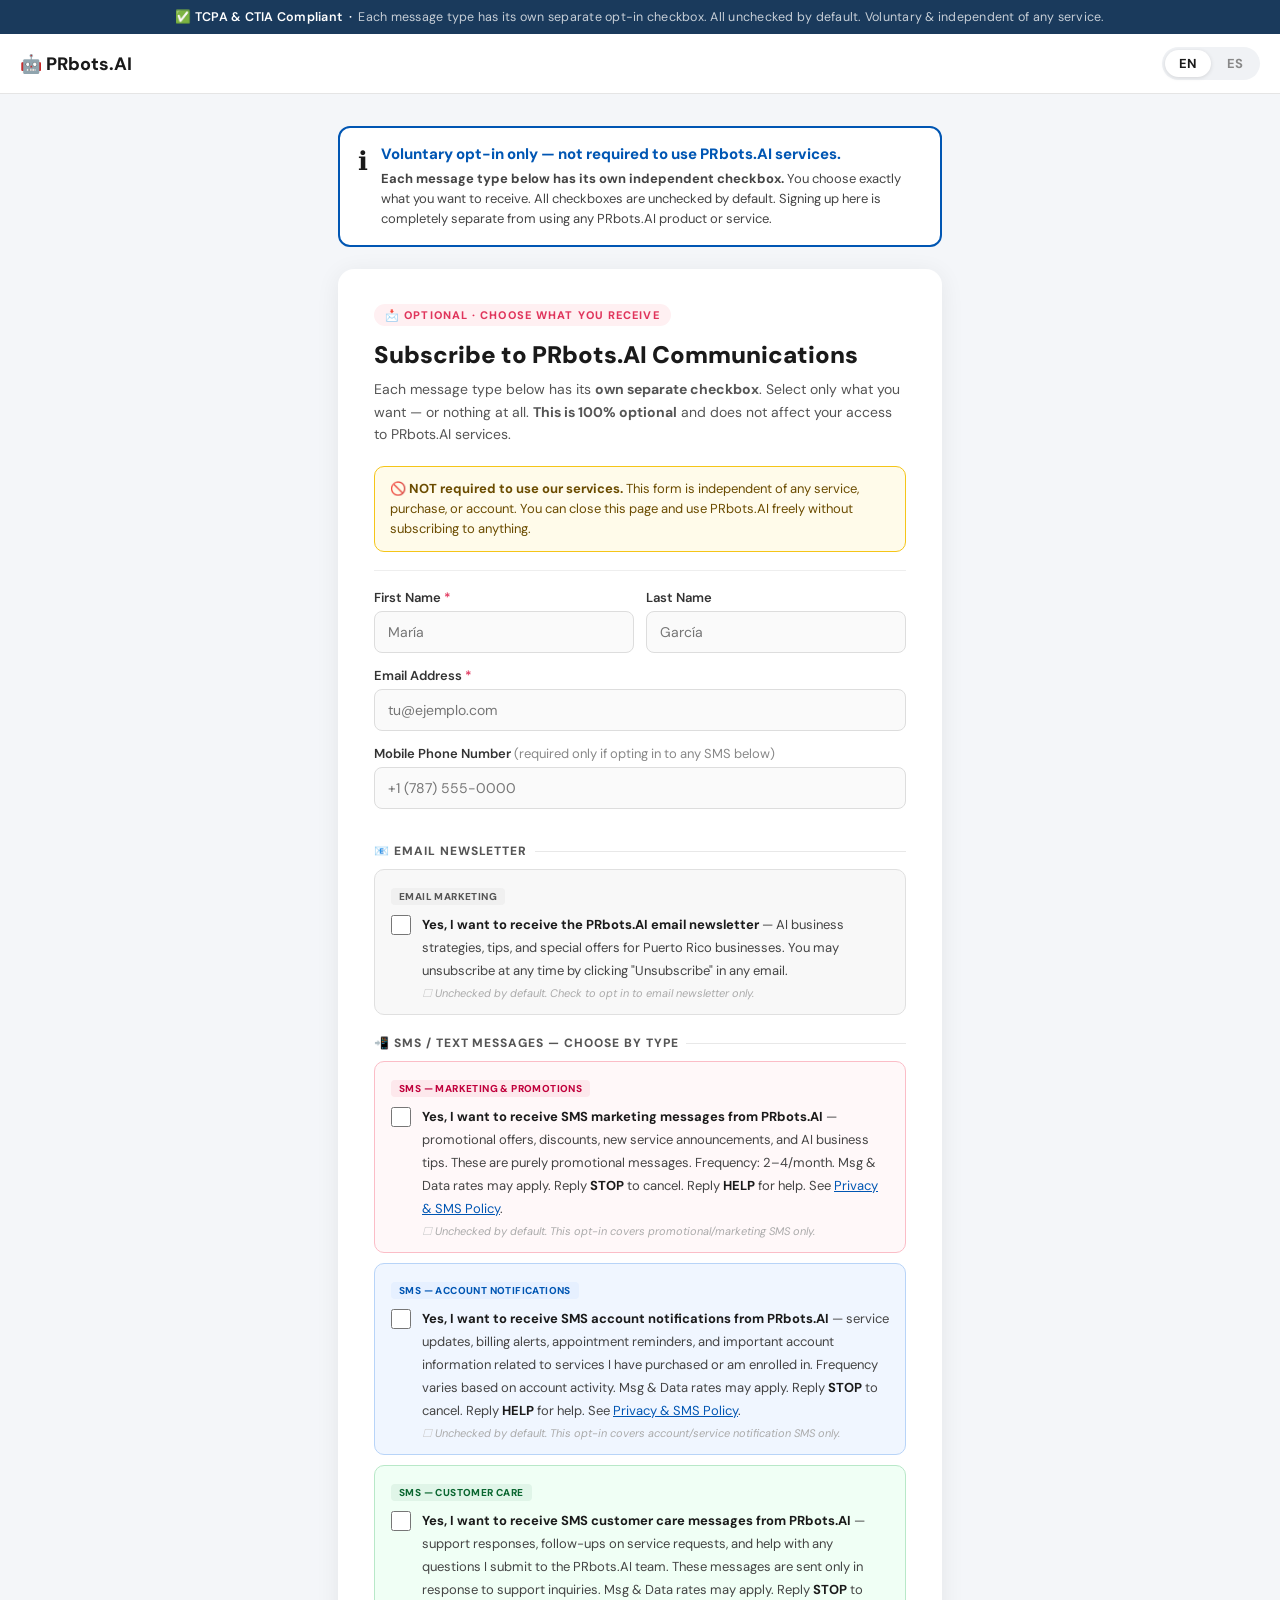
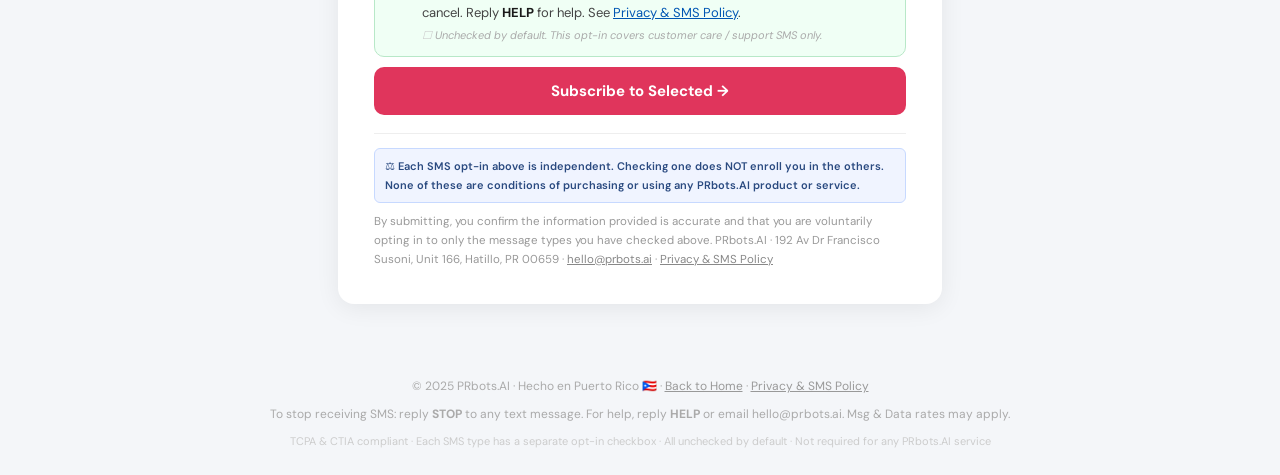
==== commit ac21e37b: "fix: split SMS into 3 separate opt-in checkboxes per use case — resolves Twilio error 30504" ====
--- a/sms-optin.html
+++ b/sms-optin.html
@@ -3,299 +3,128 @@
 <head>
 <meta charset="UTF-8">
 <meta name="viewport" content="width=device-width, initial-scale=1.0">
-<title>SMS & Newsletter Opt-In — PRbots.AI (TCPA Compliant)</title>
-<meta name="description" content="Voluntarily sign up to receive SMS and/or email updates from PRbots.AI. Completely optional and separate from any service. / Inscríbete voluntariamente para recibir mensajes SMS y correos de PRbots.AI. Completamente opcional.">
+<title>SMS & Newsletter Opt-In — PRbots.AI (TCPA / CTIA Compliant)</title>
+<meta name="description" content="Voluntarily choose which PRbots.AI messages you want to receive. Each message type has its own separate opt-in. 100% optional and independent of any service.">
 <link rel="preconnect" href="https://fonts.googleapis.com">
 <link href="https://fonts.googleapis.com/css2?family=DM+Sans:ital,opsz,wght@0,9..40,400;0,9..40,600;0,9..40,700;0,9..40,900&display=swap" rel="stylesheet">
 <style>
-*, *::before, *::after { box-sizing: border-box; margin: 0; padding: 0; }
-body {
-  font-family: 'DM Sans', system-ui, sans-serif;
-  background: #f4f6f9;
-  color: #1a1a1a;
-  min-height: 100vh;
-  display: flex;
-  flex-direction: column;
-}
+*,*::before,*::after{box-sizing:border-box;margin:0;padding:0}
+body{font-family:'DM Sans',system-ui,sans-serif;background:#f4f6f9;color:#1a1a1a;min-height:100vh;display:flex;flex-direction:column}
 
 /* ── Compliance banner ── */
-.compliance-banner {
-  background: #1a3a5c;
-  color: #fff;
-  text-align: center;
-  padding: 9px 20px;
-  font-size: 12.5px;
-  font-weight: 600;
-  letter-spacing: .02em;
-}
-.compliance-banner span { opacity: .75; font-weight: 400; }
+.compliance-banner{background:#1a3a5c;color:#fff;text-align:center;padding:9px 20px;font-size:12.5px;font-weight:600;letter-spacing:.02em}
+.compliance-banner span{opacity:.75;font-weight:400}
 
 /* ── Nav ── */
-nav {
-  background: #fff;
-  border-bottom: 1px solid #e5e5e5;
-  padding: 13px 20px;
-  display: flex;
-  align-items: center;
-  justify-content: space-between;
-  gap: 10px;
-}
-nav a.nav-logo { text-decoration: none; color: #1a1a1a; font-weight: 800; font-size: 18px; }
-
-/* ── Language Toggle ── */
-.lang-toggle {
-  display: flex;
-  background: #f0f2f5;
-  border-radius: 20px;
-  padding: 3px;
-  gap: 2px;
-}
-.lang-btn {
-  background: none;
-  border: none;
-  border-radius: 16px;
-  padding: 5px 14px;
-  font-size: 13px;
-  font-weight: 700;
-  font-family: inherit;
-  cursor: pointer;
-  color: #888;
-  transition: all .2s;
-}
-.lang-btn.active {
-  background: #fff;
-  color: #1a1a1a;
-  box-shadow: 0 1px 4px rgba(0,0,0,.12);
-}
-
-/* ── Main container ── */
-.container {
-  max-width: 620px;
-  margin: 32px auto 48px;
-  padding: 0 18px;
-  flex: 1;
-}
+nav{background:#fff;border-bottom:1px solid #e5e5e5;padding:13px 20px;display:flex;align-items:center;justify-content:space-between;gap:10px}
+nav a.nav-logo{text-decoration:none;color:#1a1a1a;font-weight:800;font-size:18px}
+.lang-toggle{display:flex;background:#f0f2f5;border-radius:20px;padding:3px;gap:2px}
+.lang-btn{background:none;border:none;border-radius:16px;padding:5px 14px;font-size:13px;font-weight:700;font-family:inherit;cursor:pointer;color:#888;transition:all .2s}
+.lang-btn.active{background:#fff;color:#1a1a1a;box-shadow:0 1px 4px rgba(0,0,0,.12)}
+
+/* ── Container ── */
+.container{max-width:640px;margin:32px auto 48px;padding:0 18px;flex:1}
 
 /* ── Standalone notice ── */
-.standalone-notice {
-  background: #fff;
-  border: 2px solid #0056b3;
-  border-radius: 12px;
-  padding: 16px 18px;
-  margin-bottom: 22px;
-  display: flex;
-  gap: 13px;
-  align-items: flex-start;
-}
-.standalone-notice .sn-icon { font-size: 26px; flex-shrink: 0; }
-.standalone-notice h2 { font-size: 15px; font-weight: 800; color: #0056b3; margin-bottom: 5px; }
-.standalone-notice p { font-size: 13px; color: #444; line-height: 1.55; }
+.standalone-notice{background:#fff;border:2px solid #0056b3;border-radius:12px;padding:16px 18px;margin-bottom:22px;display:flex;gap:13px;align-items:flex-start}
+.standalone-notice .sn-icon{font-size:26px;flex-shrink:0}
+.standalone-notice h2{font-size:15px;font-weight:800;color:#0056b3;margin-bottom:5px}
+.standalone-notice p{font-size:13px;color:#444;line-height:1.55}
 
 /* ── Card ── */
-.card {
-  background: #fff;
-  border-radius: 16px;
-  padding: 34px 36px;
-  box-shadow: 0 4px 24px rgba(0,0,0,.07);
-}
-
-.badge {
-  display: inline-block;
-  background: #fff0f2;
-  color: #e0355c;
-  font-size: 11px;
-  font-weight: 800;
-  letter-spacing: .1em;
-  padding: 4px 11px;
-  border-radius: 20px;
-  margin-bottom: 14px;
-  text-transform: uppercase;
-}
-h1 { font-size: 25px; font-weight: 900; margin-bottom: 8px; line-height: 1.25; }
-.sub { color: #555; font-size: 14px; line-height: 1.6; margin-bottom: 22px; }
-.divider { height: 1px; background: #eee; margin: 20px 0; }
+.card{background:#fff;border-radius:16px;padding:34px 36px;box-shadow:0 4px 24px rgba(0,0,0,.07)}
+.badge{display:inline-block;background:#fff0f2;color:#e0355c;font-size:11px;font-weight:800;letter-spacing:.1em;padding:4px 11px;border-radius:20px;margin-bottom:14px;text-transform:uppercase}
+h1{font-size:24px;font-weight:900;margin-bottom:8px;line-height:1.25}
+.sub{color:#555;font-size:14px;line-height:1.6;margin-bottom:20px}
+.divider{height:1px;background:#eee;margin:18px 0}
 
 /* ── Fields ── */
-label.field-label {
-  display: block;
-  font-weight: 600;
-  font-size: 13px;
-  margin-bottom: 5px;
-  color: #333;
-}
-.req { color: #e0355c; }
-.row-2 { display: grid; grid-template-columns: 1fr 1fr; gap: 12px; }
-input[type="text"],
-input[type="email"],
-input[type="tel"] {
-  width: 100%;
-  border: 1.5px solid #ddd;
-  border-radius: 8px;
-  padding: 11px 13px;
-  font-size: 14px;
-  font-family: inherit;
-  margin-bottom: 14px;
-  outline: none;
-  background: #fafafa;
-  transition: border-color .2s;
-}
-input:focus { border-color: #0056b3; background: #fff; }
+label.field-label{display:block;font-weight:600;font-size:13px;margin-bottom:5px;color:#333}
+.req{color:#e0355c}
+.row-2{display:grid;grid-template-columns:1fr 1fr;gap:12px}
+input[type="text"],input[type="email"],input[type="tel"]{width:100%;border:1.5px solid #ddd;border-radius:8px;padding:11px 13px;font-size:14px;font-family:inherit;margin-bottom:14px;outline:none;background:#fafafa;transition:border-color .2s}
+input:focus{border-color:#0056b3;background:#fff}
 
 /* ── Not-required callout ── */
-.not-required-callout {
-  background: #fffbea;
-  border: 1.5px solid #f5c518;
-  border-radius: 10px;
-  padding: 12px 15px;
-  margin-bottom: 18px;
-  font-size: 13px;
-  color: #6b4c00;
-  line-height: 1.55;
-}
+.not-required-callout{background:#fffbea;border:1.5px solid #f5c518;border-radius:10px;padding:12px 15px;margin-bottom:18px;font-size:13px;color:#6b4c00;line-height:1.55}
+
+/* ── Section headers ── */
+.consent-section-header{font-size:12px;font-weight:800;letter-spacing:.08em;text-transform:uppercase;color:#555;margin:20px 0 10px;display:flex;align-items:center;gap:8px}
+.consent-section-header::after{content:'';flex:1;height:1px;background:#e8e8e8}
 
 /* ── Consent boxes ── */
-.consent-section-title {
-  font-size: 11.5px;
-  font-weight: 700;
-  letter-spacing: .08em;
-  text-transform: uppercase;
-  color: #888;
-  margin-bottom: 10px;
-}
-.consent-box {
-  background: #f8f8f8;
-  border: 1.5px solid #e0e0e0;
-  border-radius: 10px;
-  padding: 14px 16px;
-  margin-bottom: 12px;
-}
-.consent-box.sms { border-color: #fbbdc7; background: #fff8f9; }
-.sms-compliance-tag {
-  display: inline-block;
-  background: #e6f0ff;
-  color: #0056b3;
-  font-size: 10px;
-  font-weight: 700;
-  padding: 3px 8px;
-  border-radius: 4px;
-  margin-bottom: 8px;
-  letter-spacing: .04em;
-}
-.consent-row { display: flex; align-items: flex-start; gap: 11px; }
-.consent-row input[type="checkbox"] {
-  width: 20px;
-  height: 20px;
-  min-width: 20px;
-  margin-top: 2px;
-  accent-color: #e0355c;
-  cursor: pointer;
-}
-.consent-text { font-size: 13px; color: #444; line-height: 1.6; }
-.consent-text strong { color: #1a1a1a; }
-.consent-text a { color: #0056b3; text-decoration: underline; }
-.unchecked-note {
-  font-size: 11px;
-  color: #aaa;
-  font-style: italic;
-  margin-top: 5px;
-}
-.unchecked-note::before { content: "☐ "; color: #ccc; }
+.consent-box{background:#f8f8f8;border:1.5px solid #e0e0e0;border-radius:10px;padding:14px 16px;margin-bottom:10px}
+.consent-box.marketing{border-color:#fbbdc7;background:#fff8f9}
+.consent-box.account{border-color:#b8d4f8;background:#f0f6ff}
+.consent-box.care{border-color:#b8e8c8;background:#f0fff5}
+.consent-box.email-box{border-color:#e0e0e0;background:#f8f8f8}
+
+/* Use-case type badge */
+.uc-badge{display:inline-block;font-size:10px;font-weight:800;padding:2px 8px;border-radius:4px;margin-bottom:8px;letter-spacing:.04em;text-transform:uppercase}
+.uc-badge.marketing{background:#fde8ec;color:#c0003c}
+.uc-badge.account{background:#e6f0ff;color:#0056b3}
+.uc-badge.care{background:#e0f5e8;color:#0a6630}
+.uc-badge.email-badge{background:#f0f0f0;color:#555}
+
+.consent-row{display:flex;align-items:flex-start;gap:11px}
+.consent-row input[type="checkbox"]{width:20px;height:20px;min-width:20px;margin-top:2px;cursor:pointer}
+input#consent-sms-marketing{accent-color:#e0355c}
+input#consent-sms-account{accent-color:#0056b3}
+input#consent-sms-care{accent-color:#0a6630}
+input#consent-email{accent-color:#555}
+
+.consent-text{font-size:13px;color:#444;line-height:1.6}
+.consent-text strong{color:#1a1a1a}
+.consent-text a{color:#0056b3;text-decoration:underline}
+.unchecked-note{font-size:11px;color:#aaa;font-style:italic;margin-top:5px}
+.unchecked-note::before{content:"☐ ";color:#ccc}
 
 /* ── Submit ── */
-.submit-btn {
-  width: 100%;
-  background: #e0355c;
-  color: #fff;
-  border: none;
-  border-radius: 10px;
-  padding: 14px;
-  font-size: 15px;
-  font-weight: 700;
-  font-family: inherit;
-  cursor: pointer;
-  margin-top: 6px;
-  transition: background .2s, transform .1s;
-  display: flex;
-  align-items: center;
-  justify-content: center;
-  gap: 8px;
-}
-.submit-btn:hover { background: #c42a4f; }
-.submit-btn:active { transform: scale(.98); }
-.submit-btn .spinner {
-  display: none;
-  width: 16px; height: 16px;
-  border: 2px solid rgba(255,255,255,.4);
-  border-top-color: #fff;
-  border-radius: 50%;
-  animation: spin .6s linear infinite;
-}
-.submit-btn.loading .btn-text { display: none; }
-.submit-btn.loading .spinner { display: block; }
-@keyframes spin { to { transform: rotate(360deg); } }
+.submit-btn{width:100%;background:#e0355c;color:#fff;border:none;border-radius:10px;padding:14px;font-size:15px;font-weight:700;font-family:inherit;cursor:pointer;margin-top:10px;transition:background .2s,transform .1s;display:flex;align-items:center;justify-content:center;gap:8px}
+.submit-btn:hover{background:#c42a4f}
+.submit-btn:active{transform:scale(.98)}
+.submit-btn .spinner{display:none;width:16px;height:16px;border:2px solid rgba(255,255,255,.4);border-top-color:#fff;border-radius:50%;animation:spin .6s linear infinite}
+.submit-btn.loading .btn-text{display:none}
+.submit-btn.loading .spinner{display:block}
+@keyframes spin{to{transform:rotate(360deg)}}
 
 /* ── Legal block ── */
-.legal-block {
-  margin-top: 18px;
-  font-size: 11.5px;
-  color: #999;
-  line-height: 1.65;
-  border-top: 1px solid #eee;
-  padding-top: 14px;
-}
-.legal-block a { color: #888; }
-.legal-highlight {
-  background: #f0f4ff;
-  border: 1px solid #c7d9ff;
-  border-radius: 6px;
-  padding: 8px 10px;
-  color: #2a4a80;
-  font-size: 11px;
-  margin-bottom: 10px;
-  font-weight: 600;
-}
+.legal-block{margin-top:18px;font-size:11.5px;color:#999;line-height:1.65;border-top:1px solid #eee;padding-top:14px}
+.legal-block a{color:#888}
+.legal-highlight{background:#f0f4ff;border:1px solid #c7d9ff;border-radius:6px;padding:8px 10px;color:#2a4a80;font-size:11px;margin-bottom:10px;font-weight:600}
 
 /* ── Success ── */
-.success-msg {
-  display: none;
-  text-align: center;
-  padding: 24px 8px;
-}
-.success-msg .s-icon { font-size: 50px; margin-bottom: 12px; }
-.success-msg h2 { font-size: 22px; font-weight: 900; margin-bottom: 10px; }
-.success-msg p { color: #555; font-size: 14px; line-height: 1.65; }
+.success-msg{display:none;text-align:center;padding:24px 8px}
+.success-msg .s-icon{font-size:50px;margin-bottom:12px}
+.success-msg h2{font-size:22px;font-weight:900;margin-bottom:10px}
+.success-msg p{color:#555;font-size:14px;line-height:1.65}
 
 /* ── Footer ── */
-footer {
-  text-align: center;
-  padding: 24px;
-  font-size: 12px;
-  color: #aaa;
-  line-height: 1.7;
-}
-footer a { color: #999; text-decoration: underline; }
-
-@media (max-width: 520px) {
-  .card { padding: 22px 16px; }
-  h1 { font-size: 21px; }
-  .standalone-notice { flex-direction: column; gap: 8px; }
-  .row-2 { grid-template-columns: 1fr; gap: 0; }
+footer{text-align:center;padding:24px;font-size:12px;color:#aaa;line-height:1.7}
+footer a{color:#999;text-decoration:underline}
+
+@media(max-width:520px){
+  .card{padding:22px 16px}
+  h1{font-size:20px}
+  .standalone-notice{flex-direction:column;gap:8px}
+  .row-2{grid-template-columns:1fr;gap:0}
 }
 </style>
 </head>
 <body>
 
-<!-- ════════════════════════════════════════════
+<!-- ══════════════════════════════════════════
      COMPLIANCE BANNER — visible to Twilio reviewers
-     ════════════════════════════════════════════ -->
+     Each message type has its OWN separate opt-in checkbox.
+     Error 30504 resolved: no single checkbox covers multiple use cases.
+     ══════════════════════════════════════════ -->
 <div class="compliance-banner">
-  ✅ TCPA &amp; CTIA Compliant Opt-In &nbsp;·&nbsp;
-  <span>SMS &amp; email consent is voluntary and completely separate from any PRbots.AI service or purchase.</span>
+  ✅ TCPA &amp; CTIA Compliant &nbsp;·&nbsp;
+  <span>Each message type has its own separate opt-in checkbox. All unchecked by default. Voluntary &amp; independent of any service.</span>
 </div>
 
 <nav>
   <a href="/" class="nav-logo">🤖 PRbots.AI</a>
-  <!-- Language toggle -->
   <div class="lang-toggle" role="group" aria-label="Language / Idioma">
     <button class="lang-btn active" id="btn-en" onclick="setLang('en')" aria-pressed="true">EN</button>
     <button class="lang-btn" id="btn-es" onclick="setLang('es')" aria-pressed="false">ES</button>
@@ -308,40 +137,33 @@
   <div class="standalone-notice">
     <span class="sn-icon">ℹ️</span>
     <div>
-      <h2 id="sn-title">This form is ONLY for newsletter &amp; SMS marketing opt-in.</h2>
-      <p id="sn-body">
-        <strong>Signing up here is entirely voluntary</strong> and is completely independent of using PRbots.AI services or making any purchase.
-        You can use every PRbots.AI service without submitting this form.
-        This page exists solely so customers who <em>want</em> updates may do so with full informed consent.
-      </p>
+      <h2 id="sn-title">Voluntary opt-in only — not required to use PRbots.AI services.</h2>
+      <p id="sn-body"><strong>Each message type below has its own independent checkbox.</strong> You choose exactly what you want to receive. All checkboxes are unchecked by default. Signing up here is completely separate from using any PRbots.AI product or service.</p>
     </div>
   </div>
 
   <div class="card">
-
     <div id="form-body">
-      <span class="badge" id="badge-text">📩 Optional · Voluntary Sign-Up</span>
-      <h1 id="main-title">Subscribe to PRbots.AI Updates</h1>
-      <p class="sub" id="main-sub">
-        Stay in the loop with AI tips, promotions, and news for Puerto Rico businesses — delivered by email and/or SMS.
-        <strong>This is 100% optional.</strong> Your access to PRbots.AI services is unaffected whether or not you subscribe.
-      </p>
-
-      <div class="not-required-callout" id="nr-callout">
+
+      <span class="badge" id="badge-text">📩 Optional · Choose What You Receive</span>
+      <h1 id="main-title">Subscribe to PRbots.AI Communications</h1>
+      <p class="sub" id="main-sub">Each message type below has its <strong>own separate checkbox</strong>. Select only what you want — or nothing at all. <strong>This is 100% optional</strong> and does not affect your access to PRbots.AI services.</p>
+
+      <div class="not-required-callout">
         🚫 <strong id="nr-title">NOT required to use our services.</strong>
-        <span id="nr-body">Providing your information here is not a condition of using PRbots.AI, making a purchase, or receiving any service. You may close this page and use our services freely without subscribing.</span>
+        <span id="nr-body"> This form is independent of any service, purchase, or account. You can close this page and use PRbots.AI freely without subscribing to anything.</span>
       </div>
 
       <div class="divider"></div>
 
-      <!-- Name row -->
+      <!-- Contact fields -->
       <div class="row-2">
         <div>
           <label class="field-label" for="fname"><span id="lbl-fname">First Name</span> <span class="req">*</span></label>
           <input type="text" id="fname" autocomplete="given-name" placeholder="María">
         </div>
         <div>
-          <label class="field-label" for="lname" id="lbl-lname">Last Name</label>
+          <label class="field-label" for="lname"><span id="lbl-lname">Last Name</span></label>
           <input type="text" id="lname" autocomplete="family-name" placeholder="García">
         </div>
       </div>
@@ -351,55 +173,86 @@
 
       <label class="field-label" for="phone">
         <span id="lbl-phone">Mobile Phone Number</span>
-        <span style="font-weight:400;color:#888" id="lbl-phone-note"> (only needed if opting in to SMS)</span>
+        <span style="font-weight:400;color:#888" id="lbl-phone-note"> (required only if opting in to any SMS below)</span>
       </label>
       <input type="tel" id="phone" autocomplete="tel" placeholder="+1 (787) 555-0000">
 
-      <div class="divider"></div>
-      <p class="consent-section-title" id="cst-title">Choose what you'd like to receive — both unchecked by default:</p>
-
-      <!-- Email consent — UNCHECKED by default -->
-      <div class="consent-box">
+      <!-- ══════════════════════════════════════
+           EMAIL CONSENT (1 of 4)
+           ══════════════════════════════════════ -->
+      <div class="consent-section-header" id="sh-email">📧 Email Newsletter</div>
+
+      <div class="consent-box email-box">
+        <span class="uc-badge email-badge" id="uc-email">Email Marketing</span>
         <div class="consent-row">
           <input type="checkbox" id="consent-email">
           <div>
             <label for="consent-email" class="consent-text" id="ce-label">
-              <strong>📧 Yes, I want to receive the PRbots.AI email newsletter</strong> — AI strategies, tips, and special offers for Puerto Rico businesses.
-              Unsubscribe anytime by clicking "Unsubscribe" in any email.
+              <strong>Yes, I want to receive the PRbots.AI email newsletter</strong> — AI business strategies, tips, and special offers for Puerto Rico businesses. You may unsubscribe at any time by clicking "Unsubscribe" in any email.
             </label>
-            <div class="unchecked-note" id="ce-note">Unchecked by default. Check to opt in to email.</div>
+            <div class="unchecked-note" id="ce-note">Unchecked by default. Check to opt in to email newsletter only.</div>
           </div>
         </div>
       </div>
 
-      <!-- SMS consent — UNCHECKED by default — full TCPA disclosure -->
-      <div class="consent-box sms">
-        <span class="sms-compliance-tag" id="sms-tag">✅ SEPARATE FROM SERVICE — NOT REQUIRED</span>
+      <!-- ══════════════════════════════════════
+           SMS CONSENT — 3 SEPARATE CHECKBOXES
+           One per use case, as required by Twilio error 30504
+           ══════════════════════════════════════ -->
+      <div class="consent-section-header" id="sh-sms">📲 SMS / Text Messages — Choose by Type</div>
+
+      <!-- SMS #1: Marketing/Promotional -->
+      <div class="consent-box marketing">
+        <span class="uc-badge marketing" id="uc-mkt">SMS — Marketing &amp; Promotions</span>
         <div class="consent-row">
-          <input type="checkbox" id="consent-sms">
+          <input type="checkbox" id="consent-sms-marketing">
           <div>
-            <label for="consent-sms" class="consent-text" id="cs-label">
-              <strong>📲 Yes, I want to receive SMS/text messages from PRbots.AI</strong> at the mobile number above.
-              Messages may include promotional offers, AI tips, product updates, and reminders.
-              Message frequency varies (typically 2–4/month). Message &amp; Data rates may apply.
-              Reply <strong>STOP</strong> to opt out. Reply <strong>HELP</strong> for help.
-              See our <a href="https://paymegpt.com/p/5ysCGaS" target="_blank" rel="noopener">Privacy &amp; SMS Policy</a>.
+            <label for="consent-sms-marketing" class="consent-text" id="csm-label">
+              <strong>Yes, I want to receive SMS marketing messages from PRbots.AI</strong> — promotional offers, discounts, new service announcements, and AI business tips. These are purely promotional messages. Frequency: 2–4/month. Msg &amp; Data rates may apply. Reply <strong>STOP</strong> to cancel. Reply <strong>HELP</strong> for help. See <a href="https://paymegpt.com/p/5ysCGaS" target="_blank" rel="noopener">Privacy &amp; SMS Policy</a>.
             </label>
-            <div class="unchecked-note" id="cs-note">Unchecked by default. Check to opt in to SMS. Not required to use PRbots.AI.</div>
+            <div class="unchecked-note" id="csm-note">Unchecked by default. This opt-in covers promotional/marketing SMS only.</div>
           </div>
         </div>
       </div>
 
+      <!-- SMS #2: Account Notifications -->
+      <div class="consent-box account">
+        <span class="uc-badge account" id="uc-acct">SMS — Account Notifications</span>
+        <div class="consent-row">
+          <input type="checkbox" id="consent-sms-account">
+          <div>
+            <label for="consent-sms-account" class="consent-text" id="csa-label">
+              <strong>Yes, I want to receive SMS account notifications from PRbots.AI</strong> — service updates, billing alerts, appointment reminders, and important account information related to services I have purchased or am enrolled in. Frequency varies based on account activity. Msg &amp; Data rates may apply. Reply <strong>STOP</strong> to cancel. Reply <strong>HELP</strong> for help. See <a href="https://paymegpt.com/p/5ysCGaS" target="_blank" rel="noopener">Privacy &amp; SMS Policy</a>.
+            </label>
+            <div class="unchecked-note" id="csa-note">Unchecked by default. This opt-in covers account/service notification SMS only.</div>
+          </div>
+        </div>
+      </div>
+
+      <!-- SMS #3: Customer Care -->
+      <div class="consent-box care">
+        <span class="uc-badge care" id="uc-care">SMS — Customer Care</span>
+        <div class="consent-row">
+          <input type="checkbox" id="consent-sms-care">
+          <div>
+            <label for="consent-sms-care" class="consent-text" id="csc-label">
+              <strong>Yes, I want to receive SMS customer care messages from PRbots.AI</strong> — support responses, follow-ups on service requests, and help with any questions I submit to the PRbots.AI team. These messages are sent only in response to support inquiries. Msg &amp; Data rates may apply. Reply <strong>STOP</strong> to cancel. Reply <strong>HELP</strong> for help. See <a href="https://paymegpt.com/p/5ysCGaS" target="_blank" rel="noopener">Privacy &amp; SMS Policy</a>.
+            </label>
+            <div class="unchecked-note" id="csc-note">Unchecked by default. This opt-in covers customer care / support SMS only.</div>
+          </div>
+        </div>
+      </div>
+
       <button class="submit-btn" id="submit-btn" onclick="handleSubmit()">
-        <span class="btn-text" id="btn-text">Subscribe →</span>
+        <span class="btn-text" id="btn-text">Subscribe to Selected →</span>
         <span class="spinner"></span>
       </button>
 
       <div class="legal-block">
         <div class="legal-highlight" id="legal-highlight">
-          ⚖️ SMS consent is NOT a condition of purchasing any product or service from PRbots.AI. Providing your phone number is entirely optional and voluntary.
-        </div>
-        <span id="legal-body">By submitting, you confirm the information is accurate and you are voluntarily choosing the communications checked above.</span>
+          ⚖️ Each SMS opt-in above is independent. Checking one does NOT enroll you in the others. None of these are conditions of purchasing or using any PRbots.AI product or service.
+        </div>
+        <span id="legal-body">By submitting, you confirm the information provided is accurate and that you are voluntarily opting in to only the message types you have checked above.</span>
         PRbots.AI · 192 Av Dr Francisco Susoni, Unit 166, Hatillo, PR 00659 ·
         <a href="mailto:hello@prbots.ai">hello@prbots.ai</a> ·
         <a href="https://paymegpt.com/p/5ysCGaS" target="_blank" rel="noopener" id="policy-link">Privacy &amp; SMS Policy</a>
@@ -411,9 +264,9 @@
       <div class="s-icon">✅</div>
       <h2 id="success-title">You're subscribed!</h2>
       <p id="success-body">
-        Thanks for signing up! Check your inbox for a confirmation email.<br><br>
-        If you opted into SMS, you'll receive a confirmation text shortly.<br>
-        Reply <strong>STOP</strong> at any time to unsubscribe from SMS.<br>
+        Thanks! You're now subscribed to the message types you selected.<br><br>
+        If you opted into any SMS, you'll receive a confirmation text for each type shortly.<br>
+        Reply <strong>STOP</strong> at any time to unsubscribe from any SMS.<br>
         Reply <strong>HELP</strong> for assistance.
       </p>
     </div>
@@ -423,100 +276,106 @@
 
 <footer>
   <p>© 2025 PRbots.AI · Hecho en Puerto Rico 🇵🇷 · <a href="/">Back to Home</a> · <a href="https://paymegpt.com/p/5ysCGaS" target="_blank">Privacy &amp; SMS Policy</a></p>
-  <p style="margin-top:8px" id="ft-sms">To stop receiving SMS messages, reply <strong>STOP</strong> to any text. For help, reply <strong>HELP</strong> or email hello@prbots.ai. Msg &amp; Data rates may apply.</p>
-  <p style="margin-top:8px;color:#ccc">TCPA &amp; CTIA compliant. SMS opt-in is a distinct, voluntary action NOT bundled with any service agreement.</p>
+  <p style="margin-top:8px" id="ft-sms">To stop receiving SMS: reply <strong>STOP</strong> to any text message. For help, reply <strong>HELP</strong> or email hello@prbots.ai. Msg &amp; Data rates may apply.</p>
+  <p style="margin-top:8px;color:#ccc;font-size:11px">TCPA &amp; CTIA compliant · Each SMS type has a separate opt-in checkbox · All unchecked by default · Not required for any PRbots.AI service</p>
 </footer>
 
-<!-- ════════════════════════════
-     HIDDEN PAYMEGPT FORM BRIDGE
-     Submits data to PayMeGPT form tsqb0ek5
-     so contacts appear in your dashboard
-     ════════════════════════════ -->
+<!-- PayMeGPT hidden bridge -->
 <iframe id="pmgpt-bridge" name="pmgpt-bridge" style="display:none" aria-hidden="true"></iframe>
-<form id="pmgpt-form"
-      action="https://paymegpt.com/forms/tsqb0ek5"
-      method="POST"
-      target="pmgpt-bridge"
-      style="display:none">
-  <input type="hidden" name="first_name"      id="pf-fname">
-  <input type="hidden" name="last_name"       id="pf-lname">
-  <input type="hidden" name="email"           id="pf-email">
-  <input type="hidden" name="phone"           id="pf-phone">
-  <input type="hidden" name="consent_sms"     id="pf-sms"   value="no">
-  <input type="hidden" name="consent_email"   id="pf-email-c" value="no">
-  <input type="hidden" name="source"          value="sms-optin-page">
+<form id="pmgpt-form" action="https://paymegpt.com/forms/tsqb0ek5" method="POST" target="pmgpt-bridge" style="display:none">
+  <input type="hidden" name="first_name"           id="pf-fname">
+  <input type="hidden" name="last_name"            id="pf-lname">
+  <input type="hidden" name="email"                id="pf-email">
+  <input type="hidden" name="phone"                id="pf-phone">
+  <input type="hidden" name="consent_email"        id="pf-email-c"   value="no">
+  <input type="hidden" name="consent_sms_marketing" id="pf-sms-mkt"  value="no">
+  <input type="hidden" name="consent_sms_account"  id="pf-sms-acct"  value="no">
+  <input type="hidden" name="consent_sms_care"     id="pf-sms-care"  value="no">
+  <input type="hidden" name="source"               value="sms-optin-page-v3">
 </form>
 
 <script>
-/* ══════════════════════
-   BILINGUAL CONTENT MAP
-   ══════════════════════ */
+/* ══════════════════
+   BILINGUAL CONTENT
+   ══════════════════ */
 var CONTENT = {
   en: {
     htmlLang: 'en',
     pageTitle: 'SMS & Newsletter Opt-In — PRbots.AI (TCPA Compliant)',
-    snTitle: 'This form is ONLY for newsletter &amp; SMS marketing opt-in.',
-    snBody: '<strong>Signing up here is entirely voluntary</strong> and is completely independent of using PRbots.AI services or making any purchase. You can use every PRbots.AI service without submitting this form. This page exists solely so customers who <em>want</em> updates may do so with full informed consent.',
-    badge: '📩 Optional · Voluntary Sign-Up',
-    mainTitle: 'Subscribe to PRbots.AI Updates',
-    mainSub: 'Stay in the loop with AI tips, promotions, and news for Puerto Rico businesses — delivered by email and/or SMS. <strong>This is 100% optional.</strong> Your access to PRbots.AI services is unaffected whether or not you subscribe.',
+    snTitle: 'Voluntary opt-in only — not required to use PRbots.AI services.',
+    snBody: '<strong>Each message type below has its own independent checkbox.</strong> You choose exactly what you want to receive. All checkboxes are unchecked by default. Signing up here is completely separate from using any PRbots.AI product or service.',
+    badge: '📩 Optional · Choose What You Receive',
+    mainTitle: 'Subscribe to PRbots.AI Communications',
+    mainSub: 'Each message type below has its <strong>own separate checkbox</strong>. Select only what you want — or nothing at all. <strong>This is 100% optional</strong> and does not affect your access to PRbots.AI services.',
     nrTitle: 'NOT required to use our services.',
-    nrBody: 'Providing your information here is not a condition of using PRbots.AI, making a purchase, or receiving any service. You may close this page and use our services freely without subscribing.',
-    lblFname: 'First Name',
-    lblLname: 'Last Name',
-    lblEmail: 'Email Address',
-    lblPhone: 'Mobile Phone Number',
-    lblPhoneNote: ' (only needed if opting in to SMS)',
-    cstTitle: 'Choose what you\'d like to receive — both unchecked by default:',
-    ceLabel: '<strong>📧 Yes, I want to receive the PRbots.AI email newsletter</strong> — AI strategies, tips, and special offers for Puerto Rico businesses. Unsubscribe anytime.',
-    ceNote: 'Unchecked by default. Check to opt in to email.',
-    smsTag: '✅ SEPARATE FROM SERVICE — NOT REQUIRED',
-    csLabel: '<strong>📲 Yes, I want to receive SMS/text messages from PRbots.AI</strong> at the mobile number above. Messages may include promotions, tips, updates, and reminders. Frequency varies (2–4/month). Msg &amp; Data rates may apply. Reply <strong>STOP</strong> to opt out. Reply <strong>HELP</strong> for help. See our <a href="https://paymegpt.com/p/5ysCGaS" target="_blank" rel="noopener">Privacy &amp; SMS Policy</a>.',
-    csNote: 'Unchecked by default. Check to opt in to SMS. Not required to use PRbots.AI.',
-    btnText: 'Subscribe →',
-    legalHighlight: '⚖️ SMS consent is NOT a condition of purchasing any product or service from PRbots.AI. Providing your phone number is entirely optional and voluntary.',
-    legalBody: 'By submitting, you confirm the information is accurate and you are voluntarily choosing the communications checked above.',
+    nrBody: ' This form is independent of any service, purchase, or account. You can close this page and use PRbots.AI freely without subscribing to anything.',
+    lblFname: 'First Name', lblLname: 'Last Name',
+    lblEmail: 'Email Address', lblPhone: 'Mobile Phone Number',
+    lblPhoneNote: ' (required only if opting in to any SMS below)',
+    shEmail: '📧 Email Newsletter',
+    ucEmail: 'Email Marketing',
+    ceLabel: '<strong>Yes, I want to receive the PRbots.AI email newsletter</strong> — AI business strategies, tips, and special offers for Puerto Rico businesses. Unsubscribe anytime via the "Unsubscribe" link in any email.',
+    ceNote: 'Unchecked by default. Check to opt in to email newsletter only.',
+    shSms: '📲 SMS / Text Messages — Choose by Type',
+    ucMkt: 'SMS — Marketing &amp; Promotions',
+    csmLabel: '<strong>Yes, I want to receive SMS marketing messages from PRbots.AI</strong> — promotional offers, discounts, new service announcements, and AI business tips. Purely promotional. Frequency: 2–4/month. Msg &amp; Data rates may apply. Reply <strong>STOP</strong> to cancel. Reply <strong>HELP</strong> for help. See <a href="https://paymegpt.com/p/5ysCGaS" target="_blank" rel="noopener">Privacy &amp; SMS Policy</a>.',
+    csmNote: 'Unchecked by default. This opt-in covers promotional/marketing SMS only.',
+    ucAcct: 'SMS — Account Notifications',
+    csaLabel: '<strong>Yes, I want to receive SMS account notifications from PRbots.AI</strong> — service updates, billing alerts, appointment reminders, and important account information. Frequency varies. Msg &amp; Data rates may apply. Reply <strong>STOP</strong> to cancel. Reply <strong>HELP</strong> for help. See <a href="https://paymegpt.com/p/5ysCGaS" target="_blank" rel="noopener">Privacy &amp; SMS Policy</a>.',
+    csaNote: 'Unchecked by default. This opt-in covers account/service notification SMS only.',
+    ucCare: 'SMS — Customer Care',
+    cscLabel: '<strong>Yes, I want to receive SMS customer care messages from PRbots.AI</strong> — support responses and follow-ups on service requests submitted to our team. Msg &amp; Data rates may apply. Reply <strong>STOP</strong> to cancel. Reply <strong>HELP</strong> for help. See <a href="https://paymegpt.com/p/5ysCGaS" target="_blank" rel="noopener">Privacy &amp; SMS Policy</a>.',
+    cscNote: 'Unchecked by default. This opt-in covers customer care / support SMS only.',
+    btnText: 'Subscribe to Selected →',
+    legalHighlight: '⚖️ Each SMS opt-in is independent. Checking one does NOT enroll you in the others. None are conditions of purchasing or using any PRbots.AI product or service.',
+    legalBody: 'By submitting, you confirm the information provided is accurate and that you are voluntarily opting in to only the message types you checked above.',
     policyLink: 'Privacy &amp; SMS Policy',
-    successTitle: 'You\'re subscribed!',
-    successBody: 'Thanks for signing up! Check your inbox for a confirmation email.<br><br>If you opted into SMS, you\'ll receive a confirmation text shortly.<br>Reply <strong>STOP</strong> to unsubscribe from SMS. Reply <strong>HELP</strong> for help.',
-    ftSms: 'To stop receiving SMS messages, reply <strong>STOP</strong>. For help, reply <strong>HELP</strong> or email hello@prbots.ai. Msg &amp; Data rates may apply.',
-    alertName: 'Please enter your first name. / Por favor ingresa tu nombre.',
+    successTitle: "You're subscribed!",
+    successBody: 'Thanks! You are now subscribed to the message types you selected.<br><br>If you opted into any SMS, you\'ll receive a confirmation text for each type shortly.<br>Reply <strong>STOP</strong> at any time to unsubscribe from any SMS. Reply <strong>HELP</strong> for help.',
+    ftSms: 'To stop receiving SMS: reply <strong>STOP</strong> to any text. For help, reply <strong>HELP</strong> or email hello@prbots.ai. Msg &amp; Data rates may apply.',
+    alertName: 'Please enter your first name.',
     alertEmail: 'Please enter a valid email address.',
-    alertConsent: 'Please check at least one option to subscribe.',
-    alertPhone: 'Please enter a phone number to receive SMS, or uncheck the SMS option.'
+    alertConsent: 'Please select at least one option to subscribe.',
+    alertPhone: 'Please enter a mobile phone number to receive SMS, or uncheck all SMS options.'
   },
   es: {
     htmlLang: 'es',
     pageTitle: 'Suscripción SMS y Boletín — PRbots.AI (Cumplimiento TCPA)',
-    snTitle: 'Este formulario es SOLO para suscripción voluntaria a boletines y SMS.',
-    snBody: '<strong>Suscribirse aquí es completamente voluntario</strong> y es totalmente independiente de usar los servicios de PRbots.AI o realizar cualquier compra. Puedes usar todos los servicios de PRbots.AI sin llenar este formulario. Esta página existe únicamente para que los clientes que <em>quieran</em> recibir actualizaciones puedan hacerlo con pleno consentimiento informado.',
-    badge: '📩 Opcional · Registro Voluntario',
-    mainTitle: 'Suscríbete a las Actualizaciones de PRbots.AI',
-    mainSub: 'Mantente al día con tips de IA, promociones y noticias para negocios de Puerto Rico — por correo electrónico y/o SMS. <strong>Es 100% opcional.</strong> Tu acceso a los servicios de PRbots.AI no se ve afectado.',
+    snTitle: 'Solo suscripción voluntaria — no es requisito para usar PRbots.AI.',
+    snBody: '<strong>Cada tipo de mensaje tiene su propia casilla independiente.</strong> Tú eliges exactamente lo que quieres recibir. Todas las casillas están desmarcadas por defecto. Esto es completamente independiente del uso de cualquier producto o servicio de PRbots.AI.',
+    badge: '📩 Opcional · Elige lo que Recibes',
+    mainTitle: 'Suscríbete a las Comunicaciones de PRbots.AI',
+    mainSub: 'Cada tipo de mensaje tiene su <strong>propia casilla separada</strong>. Selecciona solo lo que deseas — o nada. <strong>Es 100% opcional</strong> y no afecta tu acceso a los servicios de PRbots.AI.',
     nrTitle: 'NO es requisito para usar nuestros servicios.',
-    nrBody: 'Proporcionar tu información aquí no es una condición para usar PRbots.AI, hacer una compra ni recibir ningún servicio. Puedes cerrar esta página y usar nuestros servicios libremente sin suscribirte.',
-    lblFname: 'Nombre',
-    lblLname: 'Apellido',
-    lblEmail: 'Correo Electrónico',
-    lblPhone: 'Número de Celular',
-    lblPhoneNote: ' (solo necesario si te inscribes en SMS)',
-    cstTitle: 'Elige qué deseas recibir — ambas opciones están desmarcadas por defecto:',
-    ceLabel: '<strong>📧 Sí, quiero recibir el boletín de PRbots.AI</strong> — estrategias de IA, tips y ofertas especiales para negocios en Puerto Rico. Puedes cancelar en cualquier momento haciendo clic en "Cancelar suscripción" en cualquier correo.',
-    ceNote: 'Desmarcada por defecto. Marca para suscribirte al correo.',
-    smsTag: '✅ SEPARADO DEL SERVICIO — NO ES OBLIGATORIO',
-    csLabel: '<strong>📲 Sí, quiero recibir mensajes de texto (SMS) de PRbots.AI</strong> al número de celular que proporcioné arriba. Los mensajes pueden incluir ofertas, tips, actualizaciones y recordatorios. La frecuencia varía (2–4/mes). Se aplican cargos de mensajes y datos. Responde <strong>STOP</strong> para cancelar. Responde <strong>HELP</strong> para ayuda. Ver nuestra <a href="https://paymegpt.com/p/5ysCGaS" target="_blank" rel="noopener">Política de SMS y Privacidad</a>.',
-    csNote: 'Desmarcada por defecto. Marca para suscribirte a SMS. No es requisito para usar PRbots.AI.',
-    btnText: 'Suscribirme →',
-    legalHighlight: '⚖️ El consentimiento para SMS NO es una condición para comprar ningún producto o servicio de PRbots.AI. Proporcionar tu teléfono es completamente opcional y voluntario.',
-    legalBody: 'Al enviar, confirmas que la información es correcta y que estás eligiendo voluntariamente las comunicaciones marcadas arriba.',
+    nrBody: ' Este formulario es independiente de cualquier servicio, compra o cuenta. Puedes cerrar esta página y usar PRbots.AI libremente sin suscribirte a nada.',
+    lblFname: 'Nombre', lblLname: 'Apellido',
+    lblEmail: 'Correo Electrónico', lblPhone: 'Número de Celular',
+    lblPhoneNote: ' (requerido solo si te inscribes en algún SMS abajo)',
+    shEmail: '📧 Boletín por Correo',
+    ucEmail: 'Correo — Marketing',
+    ceLabel: '<strong>Sí, quiero recibir el boletín de PRbots.AI por correo</strong> — estrategias de negocio con IA, tips y ofertas especiales para negocios en Puerto Rico. Puedes cancelar en cualquier momento.',
+    ceNote: 'Desmarcada por defecto. Solo para boletín por correo.',
+    shSms: '📲 Mensajes de Texto (SMS) — Elige por Tipo',
+    ucMkt: 'SMS — Marketing y Promociones',
+    csmLabel: '<strong>Sí, quiero recibir SMS de marketing de PRbots.AI</strong> — ofertas promocionales, descuentos, anuncios de nuevos servicios y tips de IA. Solo mensajes promocionales. Frecuencia: 2–4/mes. Aplican cargos de mensaje y datos. Responde <strong>STOP</strong> para cancelar. Responde <strong>HELP</strong> para ayuda. Ver <a href="https://paymegpt.com/p/5ysCGaS" target="_blank" rel="noopener">Política de Privacidad y SMS</a>.',
+    csmNote: 'Desmarcada por defecto. Solo para SMS de marketing/promociones.',
+    ucAcct: 'SMS — Notificaciones de Cuenta',
+    csaLabel: '<strong>Sí, quiero recibir SMS de notificaciones de cuenta de PRbots.AI</strong> — actualizaciones de servicio, alertas de facturación, recordatorios de citas e información importante de cuenta. Frecuencia variable. Aplican cargos. Responde <strong>STOP</strong> para cancelar. Responde <strong>HELP</strong> para ayuda. Ver <a href="https://paymegpt.com/p/5ysCGaS" target="_blank" rel="noopener">Política de Privacidad y SMS</a>.',
+    csaNote: 'Desmarcada por defecto. Solo para SMS de notificaciones de cuenta.',
+    ucCare: 'SMS — Atención al Cliente',
+    cscLabel: '<strong>Sí, quiero recibir SMS de atención al cliente de PRbots.AI</strong> — respuestas de soporte y seguimiento a solicitudes de servicio. Aplican cargos. Responde <strong>STOP</strong> para cancelar. Responde <strong>HELP</strong> para ayuda. Ver <a href="https://paymegpt.com/p/5ysCGaS" target="_blank" rel="noopener">Política de Privacidad y SMS</a>.',
+    cscNote: 'Desmarcada por defecto. Solo para SMS de atención al cliente.',
+    btnText: 'Suscribirme a lo Seleccionado →',
+    legalHighlight: '⚖️ Cada opt-in de SMS es independiente. Marcar uno NO te inscribe en los demás. Ninguno es condición de compra o uso de ningún servicio de PRbots.AI.',
+    legalBody: 'Al enviar, confirmas que la información es correcta y que te suscribes voluntariamente solo a los tipos de mensajes que marcaste.',
     policyLink: 'Política de Privacidad y SMS',
     successTitle: '¡Estás suscrito!',
-    successBody: '¡Gracias por suscribirte! Revisa tu correo para una confirmación.<br><br>Si te inscribiste en SMS, recibirás un mensaje de confirmación pronto.<br>Responde <strong>STOP</strong> en cualquier momento para cancelar. Responde <strong>HELP</strong> para ayuda.',
-    ftSms: 'Para dejar de recibir SMS, responde <strong>STOP</strong> a cualquier mensaje. Para ayuda, responde <strong>HELP</strong> o escribe a hello@prbots.ai. Se aplican cargos de mensaje y datos.',
+    successBody: '¡Gracias! Estás suscrito a los tipos de mensajes que seleccionaste.<br><br>Si te inscribiste en algún SMS, recibirás un texto de confirmación pronto.<br>Responde <strong>STOP</strong> para cancelar cualquier SMS. Responde <strong>HELP</strong> para ayuda.',
+    ftSms: 'Para dejar de recibir SMS: responde <strong>STOP</strong>. Para ayuda, responde <strong>HELP</strong> o escribe a hello@prbots.ai. Se aplican cargos de mensaje y datos.',
     alertName: 'Por favor ingresa tu nombre.',
     alertEmail: 'Por favor ingresa un correo electrónico válido.',
-    alertConsent: 'Por favor marca al menos una opción para suscribirte.',
-    alertPhone: 'Por favor ingresa un número de celular para recibir SMS, o desmarca la opción de SMS.'
+    alertConsent: 'Por favor selecciona al menos una opción para suscribirte.',
+    alertPhone: 'Por favor ingresa un número de celular para SMS, o desmarca todas las opciones de SMS.'
   }
 };
 
@@ -525,96 +384,86 @@
 function setLang(lang) {
   currentLang = lang;
   var c = CONTENT[lang];
-
   document.getElementById('html-root').lang = c.htmlLang;
   document.title = c.pageTitle;
-
-  // Nav buttons
-  document.getElementById('btn-en').classList.toggle('active', lang === 'en');
-  document.getElementById('btn-en').setAttribute('aria-pressed', lang === 'en');
-  document.getElementById('btn-es').classList.toggle('active', lang === 'es');
-  document.getElementById('btn-es').setAttribute('aria-pressed', lang === 'es');
-
-  // Standalone notice
-  document.getElementById('sn-title').innerHTML = c.snTitle;
-  document.getElementById('sn-body').innerHTML  = c.snBody;
-
-  // Card content
-  document.getElementById('badge-text').textContent  = c.badge;
-  document.getElementById('main-title').textContent  = c.mainTitle;
-  document.getElementById('main-sub').innerHTML      = c.mainSub;
-  document.getElementById('nr-title').textContent    = c.nrTitle;
-  document.getElementById('nr-body').textContent     = c.nrBody;
-  document.getElementById('lbl-fname').textContent   = c.lblFname;
-  document.getElementById('lbl-lname').textContent   = c.lblLname;
-  document.getElementById('lbl-email').textContent   = c.lblEmail;
-  document.getElementById('lbl-phone').textContent   = c.lblPhone;
+  document.getElementById('btn-en').classList.toggle('active', lang==='en');
+  document.getElementById('btn-en').setAttribute('aria-pressed', lang==='en');
+  document.getElementById('btn-es').classList.toggle('active', lang==='es');
+  document.getElementById('btn-es').setAttribute('aria-pressed', lang==='es');
+  document.getElementById('sn-title').textContent = c.snTitle;
+  document.getElementById('sn-body').innerHTML = c.snBody;
+  document.getElementById('badge-text').textContent = c.badge;
+  document.getElementById('main-title').textContent = c.mainTitle;
+  document.getElementById('main-sub').innerHTML = c.mainSub;
+  document.getElementById('nr-title').textContent = c.nrTitle;
+  document.getElementById('nr-body').textContent = c.nrBody;
+  document.getElementById('lbl-fname').textContent = c.lblFname;
+  document.getElementById('lbl-lname').textContent = c.lblLname;
+  document.getElementById('lbl-email').textContent = c.lblEmail;
+  document.getElementById('lbl-phone').textContent = c.lblPhone;
   document.getElementById('lbl-phone-note').textContent = c.lblPhoneNote;
-  document.getElementById('cst-title').textContent   = c.cstTitle;
-  document.getElementById('ce-label').innerHTML      = c.ceLabel;
-  document.getElementById('ce-note').innerHTML       = c.ceNote;
-  document.getElementById('sms-tag').textContent     = c.smsTag;
-  document.getElementById('cs-label').innerHTML      = c.csLabel;
-  document.getElementById('cs-note').innerHTML       = c.csNote;
-  document.getElementById('btn-text').textContent    = c.btnText;
+  document.getElementById('sh-email').innerHTML = c.shEmail;
+  document.getElementById('uc-email').innerHTML = c.ucEmail;
+  document.getElementById('ce-label').innerHTML = c.ceLabel;
+  document.getElementById('ce-note').innerHTML = c.ceNote;
+  document.getElementById('sh-sms').innerHTML = c.shSms;
+  document.getElementById('uc-mkt').innerHTML = c.ucMkt;
+  document.getElementById('csm-label').innerHTML = c.csmLabel;
+  document.getElementById('csm-note').innerHTML = c.csmNote;
+  document.getElementById('uc-acct').innerHTML = c.ucAcct;
+  document.getElementById('csa-label').innerHTML = c.csaLabel;
+  document.getElementById('csa-note').innerHTML = c.csaNote;
+  document.getElementById('uc-care').innerHTML = c.ucCare;
+  document.getElementById('csc-label').innerHTML = c.cscLabel;
+  document.getElementById('csc-note').innerHTML = c.cscNote;
+  document.getElementById('btn-text').textContent = c.btnText;
   document.getElementById('legal-highlight').innerHTML = c.legalHighlight;
-  document.getElementById('legal-body').textContent  = c.legalBody;
-  document.getElementById('policy-link').innerHTML   = c.policyLink;
-
-  // Success state
+  document.getElementById('legal-body').textContent = c.legalBody;
+  document.getElementById('policy-link').innerHTML = c.policyLink;
   document.getElementById('success-title').textContent = c.successTitle;
-  document.getElementById('success-body').innerHTML    = c.successBody;
-
-  // Footer
+  document.getElementById('success-body').innerHTML = c.successBody;
   document.getElementById('ft-sms').innerHTML = c.ftSms;
 }
 
-/* ══════════════════════════════
-   FORM SUBMISSION
-   1. Validates fields
-   2. Submits to PayMeGPT via hidden iframe (creates contact in dashboard)
-   3. Shows localised success message
-   ══════════════════════════════ */
 function handleSubmit() {
-  var c     = CONTENT[currentLang];
-  var fname = document.getElementById('fname').value.trim();
-  var lname = document.getElementById('lname').value.trim();
-  var email = document.getElementById('email').value.trim();
-  var phone = document.getElementById('phone').value.trim();
+  var c = CONTENT[currentLang];
+  var fname  = document.getElementById('fname').value.trim();
+  var lname  = document.getElementById('lname').value.trim();
+  var email  = document.getElementById('email').value.trim();
+  var phone  = document.getElementById('phone').value.trim();
   var emailC = document.getElementById('consent-email').checked;
-  var smsC   = document.getElementById('consent-sms').checked;
-
-  if (!fname)                     { alert(c.alertName);    return; }
-  if (!email || !email.includes('@')) { alert(c.alertEmail);   return; }
-  if (!emailC && !smsC)           { alert(c.alertConsent); return; }
-  if (smsC && !phone)             { alert(c.alertPhone);   return; }
-
-  // Loading state
+  var smsMkt = document.getElementById('consent-sms-marketing').checked;
+  var smsAcc = document.getElementById('consent-sms-account').checked;
+  var smsCar = document.getElementById('consent-sms-care').checked;
+  var anySms = smsMkt || smsAcc || smsCar;
+
+  if (!fname)                       { alert(c.alertName);    return; }
+  if (!email || !email.includes('@')){ alert(c.alertEmail);   return; }
+  if (!emailC && !anySms)           { alert(c.alertConsent); return; }
+  if (anySms && !phone)             { alert(c.alertPhone);   return; }
+
   var btn = document.getElementById('submit-btn');
-  btn.classList.add('loading');
-  btn.disabled = true;
-
-  // Populate hidden PayMeGPT form → submits into invisible iframe
-  // This creates a contact in your PayMeGPT dashboard (widget 44460389)
-  document.getElementById('pf-fname').value   = fname;
-  document.getElementById('pf-lname').value   = lname;
-  document.getElementById('pf-email').value   = email;
-  document.getElementById('pf-phone').value   = phone;
-  document.getElementById('pf-sms').value     = smsC   ? 'yes' : 'no';
-  document.getElementById('pf-email-c').value = emailC ? 'yes' : 'no';
+  btn.classList.add('loading'); btn.disabled = true;
+
+  document.getElementById('pf-fname').value    = fname;
+  document.getElementById('pf-lname').value    = lname;
+  document.getElementById('pf-email').value    = email;
+  document.getElementById('pf-phone').value    = phone;
+  document.getElementById('pf-email-c').value  = emailC  ? 'yes' : 'no';
+  document.getElementById('pf-sms-mkt').value  = smsMkt  ? 'yes' : 'no';
+  document.getElementById('pf-sms-acct').value = smsAcc  ? 'yes' : 'no';
+  document.getElementById('pf-sms-care').value = smsCar  ? 'yes' : 'no';
   document.getElementById('pmgpt-form').submit();
 
-  // Show success after brief delay
-  setTimeout(function() {
+  setTimeout(function(){
     document.getElementById('form-body').style.display  = 'none';
     document.getElementById('success-msg').style.display = 'block';
-    btn.classList.remove('loading');
-    btn.disabled = false;
+    btn.classList.remove('loading'); btn.disabled = false;
   }, 800);
 }
 
-// Auto-detect browser language on load
-(function() {
+// Auto-detect browser language
+(function(){
   var lang = (navigator.language || navigator.userLanguage || 'en').toLowerCase();
   if (lang.startsWith('es')) setLang('es');
 })();
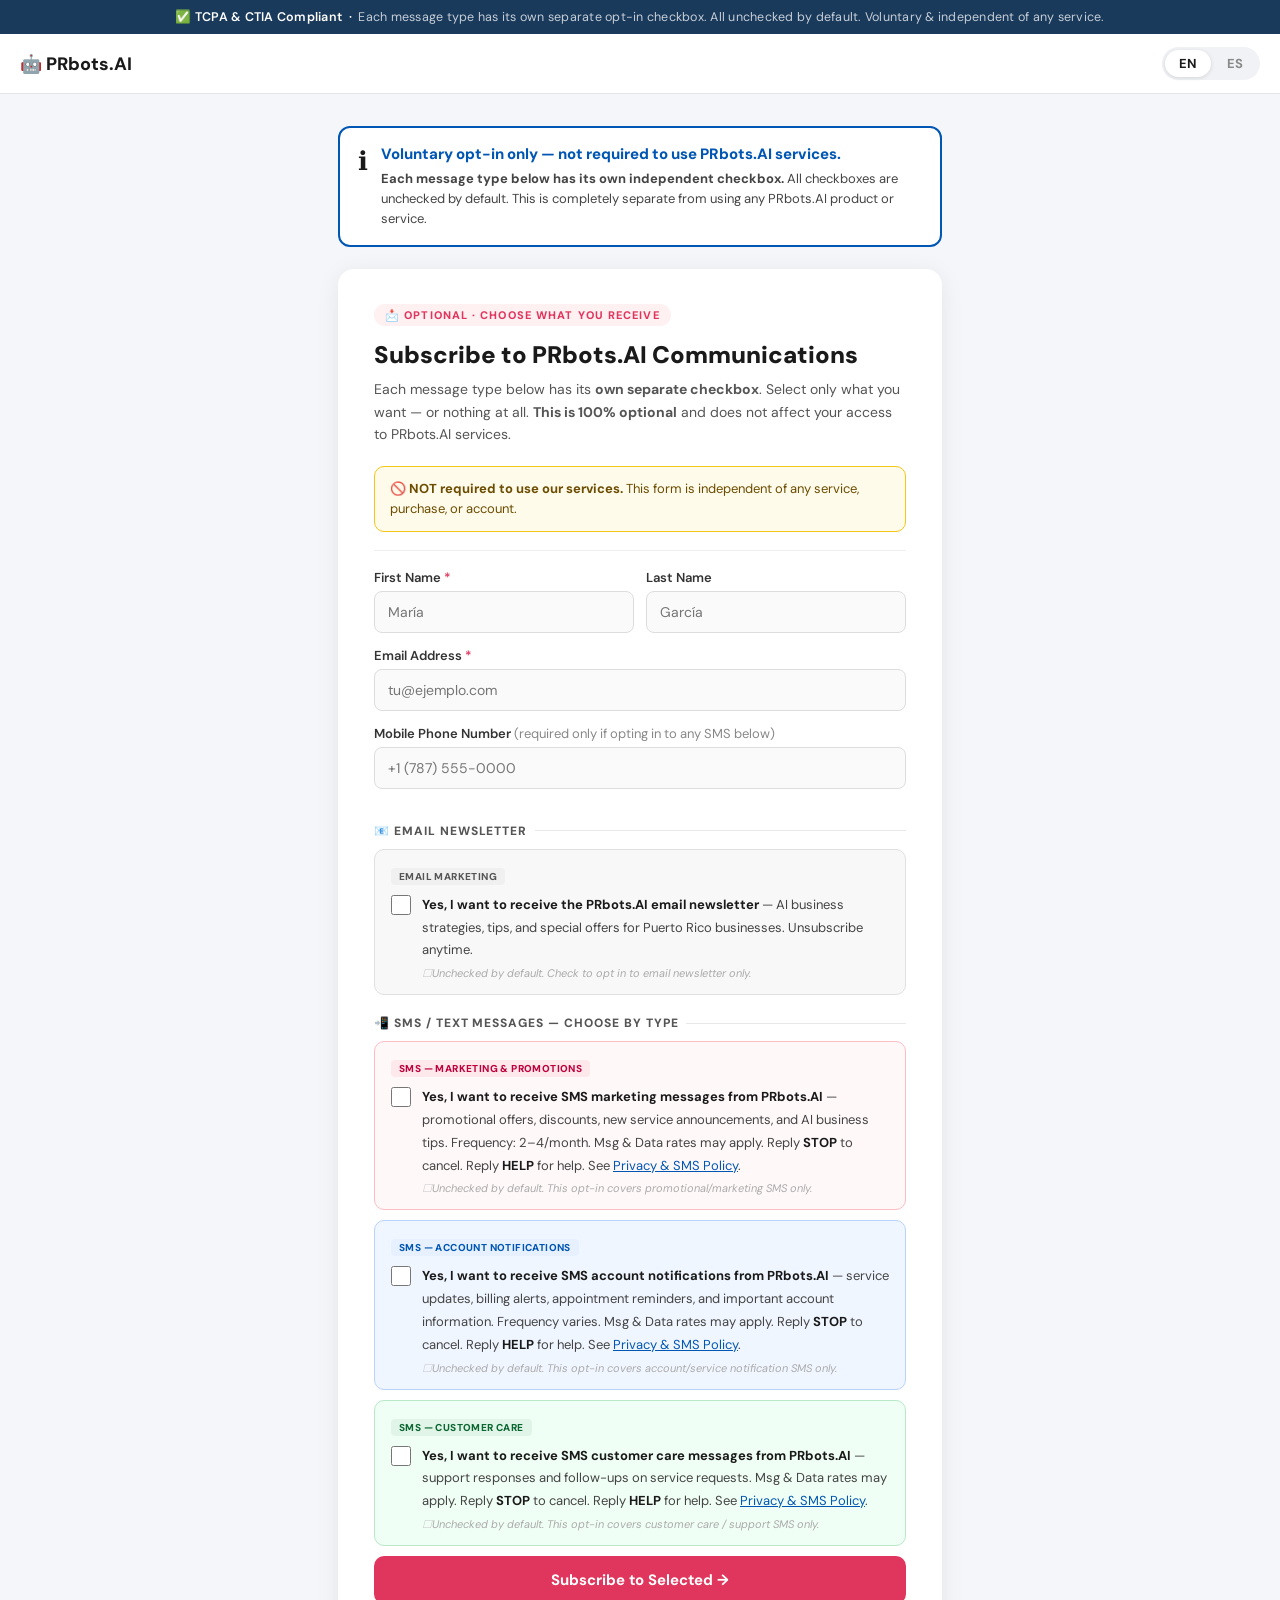
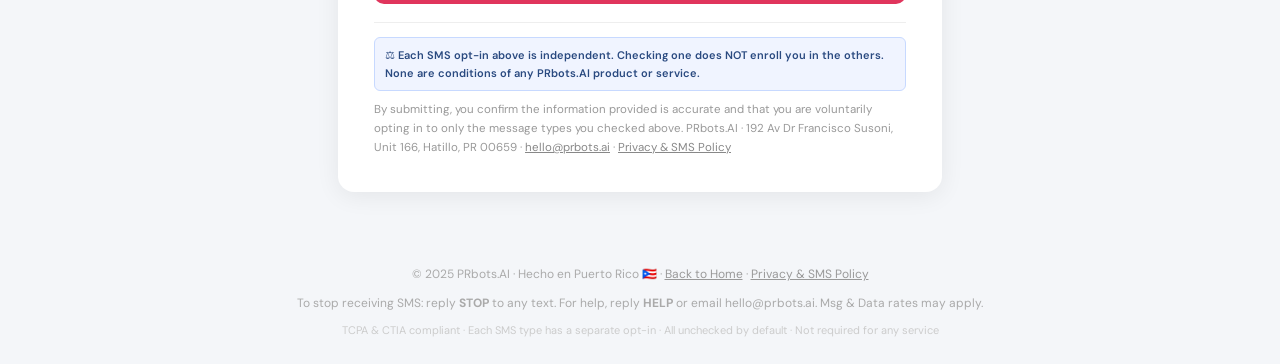
==== commit 703c1e58: "feat: add prominent SMS/newsletter CTA section to landing page + confirmation SMS/email webhook on o" ====
--- a/sms-optin.html
+++ b/sms-optin.html
@@ -4,82 +4,58 @@
 <meta charset="UTF-8">
 <meta name="viewport" content="width=device-width, initial-scale=1.0">
 <title>SMS & Newsletter Opt-In — PRbots.AI (TCPA / CTIA Compliant)</title>
-<meta name="description" content="Voluntarily choose which PRbots.AI messages you want to receive. Each message type has its own separate opt-in. 100% optional and independent of any service.">
+<meta name="description" content="Voluntarily choose which PRbots.AI messages you want to receive. Each message type has its own separate opt-in. 100% optional.">
 <link rel="preconnect" href="https://fonts.googleapis.com">
 <link href="https://fonts.googleapis.com/css2?family=DM+Sans:ital,opsz,wght@0,9..40,400;0,9..40,600;0,9..40,700;0,9..40,900&display=swap" rel="stylesheet">
 <style>
 *,*::before,*::after{box-sizing:border-box;margin:0;padding:0}
 body{font-family:'DM Sans',system-ui,sans-serif;background:#f4f6f9;color:#1a1a1a;min-height:100vh;display:flex;flex-direction:column}
-
-/* ── Compliance banner ── */
 .compliance-banner{background:#1a3a5c;color:#fff;text-align:center;padding:9px 20px;font-size:12.5px;font-weight:600;letter-spacing:.02em}
 .compliance-banner span{opacity:.75;font-weight:400}
-
-/* ── Nav ── */
 nav{background:#fff;border-bottom:1px solid #e5e5e5;padding:13px 20px;display:flex;align-items:center;justify-content:space-between;gap:10px}
 nav a.nav-logo{text-decoration:none;color:#1a1a1a;font-weight:800;font-size:18px}
 .lang-toggle{display:flex;background:#f0f2f5;border-radius:20px;padding:3px;gap:2px}
 .lang-btn{background:none;border:none;border-radius:16px;padding:5px 14px;font-size:13px;font-weight:700;font-family:inherit;cursor:pointer;color:#888;transition:all .2s}
 .lang-btn.active{background:#fff;color:#1a1a1a;box-shadow:0 1px 4px rgba(0,0,0,.12)}
-
-/* ── Container ── */
 .container{max-width:640px;margin:32px auto 48px;padding:0 18px;flex:1}
-
-/* ── Standalone notice ── */
 .standalone-notice{background:#fff;border:2px solid #0056b3;border-radius:12px;padding:16px 18px;margin-bottom:22px;display:flex;gap:13px;align-items:flex-start}
 .standalone-notice .sn-icon{font-size:26px;flex-shrink:0}
 .standalone-notice h2{font-size:15px;font-weight:800;color:#0056b3;margin-bottom:5px}
 .standalone-notice p{font-size:13px;color:#444;line-height:1.55}
-
-/* ── Card ── */
 .card{background:#fff;border-radius:16px;padding:34px 36px;box-shadow:0 4px 24px rgba(0,0,0,.07)}
 .badge{display:inline-block;background:#fff0f2;color:#e0355c;font-size:11px;font-weight:800;letter-spacing:.1em;padding:4px 11px;border-radius:20px;margin-bottom:14px;text-transform:uppercase}
 h1{font-size:24px;font-weight:900;margin-bottom:8px;line-height:1.25}
 .sub{color:#555;font-size:14px;line-height:1.6;margin-bottom:20px}
 .divider{height:1px;background:#eee;margin:18px 0}
-
-/* ── Fields ── */
 label.field-label{display:block;font-weight:600;font-size:13px;margin-bottom:5px;color:#333}
 .req{color:#e0355c}
 .row-2{display:grid;grid-template-columns:1fr 1fr;gap:12px}
 input[type="text"],input[type="email"],input[type="tel"]{width:100%;border:1.5px solid #ddd;border-radius:8px;padding:11px 13px;font-size:14px;font-family:inherit;margin-bottom:14px;outline:none;background:#fafafa;transition:border-color .2s}
 input:focus{border-color:#0056b3;background:#fff}
-
-/* ── Not-required callout ── */
 .not-required-callout{background:#fffbea;border:1.5px solid #f5c518;border-radius:10px;padding:12px 15px;margin-bottom:18px;font-size:13px;color:#6b4c00;line-height:1.55}
-
-/* ── Section headers ── */
 .consent-section-header{font-size:12px;font-weight:800;letter-spacing:.08em;text-transform:uppercase;color:#555;margin:20px 0 10px;display:flex;align-items:center;gap:8px}
 .consent-section-header::after{content:'';flex:1;height:1px;background:#e8e8e8}
-
-/* ── Consent boxes ── */
 .consent-box{background:#f8f8f8;border:1.5px solid #e0e0e0;border-radius:10px;padding:14px 16px;margin-bottom:10px}
 .consent-box.marketing{border-color:#fbbdc7;background:#fff8f9}
 .consent-box.account{border-color:#b8d4f8;background:#f0f6ff}
 .consent-box.care{border-color:#b8e8c8;background:#f0fff5}
 .consent-box.email-box{border-color:#e0e0e0;background:#f8f8f8}
-
-/* Use-case type badge */
 .uc-badge{display:inline-block;font-size:10px;font-weight:800;padding:2px 8px;border-radius:4px;margin-bottom:8px;letter-spacing:.04em;text-transform:uppercase}
 .uc-badge.marketing{background:#fde8ec;color:#c0003c}
 .uc-badge.account{background:#e6f0ff;color:#0056b3}
 .uc-badge.care{background:#e0f5e8;color:#0a6630}
 .uc-badge.email-badge{background:#f0f0f0;color:#555}
-
 .consent-row{display:flex;align-items:flex-start;gap:11px}
 .consent-row input[type="checkbox"]{width:20px;height:20px;min-width:20px;margin-top:2px;cursor:pointer}
 input#consent-sms-marketing{accent-color:#e0355c}
 input#consent-sms-account{accent-color:#0056b3}
 input#consent-sms-care{accent-color:#0a6630}
 input#consent-email{accent-color:#555}
-
 .consent-text{font-size:13px;color:#444;line-height:1.6}
 .consent-text strong{color:#1a1a1a}
 .consent-text a{color:#0056b3;text-decoration:underline}
 .unchecked-note{font-size:11px;color:#aaa;font-style:italic;margin-top:5px}
-.unchecked-note::before{content:"☐ ";color:#ccc}
-
-/* ── Submit ── */
+.unchecked-note::before{content:"\2610 ";color:#ccc}
 .submit-btn{width:100%;background:#e0355c;color:#fff;border:none;border-radius:10px;padding:14px;font-size:15px;font-weight:700;font-family:inherit;cursor:pointer;margin-top:10px;transition:background .2s,transform .1s;display:flex;align-items:center;justify-content:center;gap:8px}
 .submit-btn:hover{background:#c42a4f}
 .submit-btn:active{transform:scale(.98)}
@@ -87,42 +63,32 @@
 .submit-btn.loading .btn-text{display:none}
 .submit-btn.loading .spinner{display:block}
 @keyframes spin{to{transform:rotate(360deg)}}
-
-/* ── Legal block ── */
 .legal-block{margin-top:18px;font-size:11.5px;color:#999;line-height:1.65;border-top:1px solid #eee;padding-top:14px}
 .legal-block a{color:#888}
 .legal-highlight{background:#f0f4ff;border:1px solid #c7d9ff;border-radius:6px;padding:8px 10px;color:#2a4a80;font-size:11px;margin-bottom:10px;font-weight:600}
-
-/* ── Success ── */
-.success-msg{display:none;text-align:center;padding:24px 8px}
-.success-msg .s-icon{font-size:50px;margin-bottom:12px}
-.success-msg h2{font-size:22px;font-weight:900;margin-bottom:10px}
-.success-msg p{color:#555;font-size:14px;line-height:1.65}
-
-/* ── Footer ── */
+/* Success screen */
+.success-msg{display:none;padding:8px 0}
+.s-icon{font-size:50px;text-align:center;display:block;margin-bottom:14px}
+.success-msg h2{font-size:22px;font-weight:900;margin-bottom:14px;text-align:center}
+.confirm-cards{display:flex;flex-direction:column;gap:12px;margin-bottom:20px}
+.confirm-card{border-radius:12px;padding:16px 18px;border:1.5px solid}
+.confirm-card.email-confirm{background:#f0fff5;border-color:#b8e8c8}
+.confirm-card.sms-confirm{background:#fff8f9;border-color:#fbbdc7}
+.confirm-card h4{font-size:14px;font-weight:800;margin-bottom:6px}
+.confirm-card p{font-size:13px;color:#444;line-height:1.6}
+.confirm-card .cc-action{display:inline-block;margin-top:10px;background:#e0355c;color:#fff;border:none;border-radius:8px;padding:8px 18px;font-size:13px;font-weight:700;text-decoration:none;cursor:pointer;font-family:inherit}
+.confirm-card .phone-number{font-size:1.3rem;font-weight:900;letter-spacing:1px;color:#e0355c;display:block;margin:6px 0}
+.confirm-card .sms-instruction{font-size:12px;color:#888;margin-top:4px}
 footer{text-align:center;padding:24px;font-size:12px;color:#aaa;line-height:1.7}
 footer a{color:#999;text-decoration:underline}
-
-@media(max-width:520px){
-  .card{padding:22px 16px}
-  h1{font-size:20px}
-  .standalone-notice{flex-direction:column;gap:8px}
-  .row-2{grid-template-columns:1fr;gap:0}
-}
+@media(max-width:520px){.card{padding:22px 16px}h1{font-size:20px}.standalone-notice{flex-direction:column;gap:8px}.row-2{grid-template-columns:1fr;gap:0}}
 </style>
 </head>
 <body>
-
-<!-- ══════════════════════════════════════════
-     COMPLIANCE BANNER — visible to Twilio reviewers
-     Each message type has its OWN separate opt-in checkbox.
-     Error 30504 resolved: no single checkbox covers multiple use cases.
-     ══════════════════════════════════════════ -->
 <div class="compliance-banner">
   ✅ TCPA &amp; CTIA Compliant &nbsp;·&nbsp;
   <span>Each message type has its own separate opt-in checkbox. All unchecked by default. Voluntary &amp; independent of any service.</span>
 </div>
-
 <nav>
   <a href="/" class="nav-logo">🤖 PRbots.AI</a>
   <div class="lang-toggle" role="group" aria-label="Language / Idioma">
@@ -130,33 +96,24 @@
     <button class="lang-btn" id="btn-es" onclick="setLang('es')" aria-pressed="false">ES</button>
   </div>
 </nav>
-
 <div class="container">
-
-  <!-- STANDALONE NOTICE -->
   <div class="standalone-notice">
     <span class="sn-icon">ℹ️</span>
     <div>
       <h2 id="sn-title">Voluntary opt-in only — not required to use PRbots.AI services.</h2>
-      <p id="sn-body"><strong>Each message type below has its own independent checkbox.</strong> You choose exactly what you want to receive. All checkboxes are unchecked by default. Signing up here is completely separate from using any PRbots.AI product or service.</p>
+      <p id="sn-body"><strong>Each message type below has its own independent checkbox.</strong> All checkboxes are unchecked by default. This is completely separate from using any PRbots.AI product or service.</p>
     </div>
   </div>
-
   <div class="card">
     <div id="form-body">
-
       <span class="badge" id="badge-text">📩 Optional · Choose What You Receive</span>
       <h1 id="main-title">Subscribe to PRbots.AI Communications</h1>
       <p class="sub" id="main-sub">Each message type below has its <strong>own separate checkbox</strong>. Select only what you want — or nothing at all. <strong>This is 100% optional</strong> and does not affect your access to PRbots.AI services.</p>
-
       <div class="not-required-callout">
         🚫 <strong id="nr-title">NOT required to use our services.</strong>
-        <span id="nr-body"> This form is independent of any service, purchase, or account. You can close this page and use PRbots.AI freely without subscribing to anything.</span>
-      </div>
-
+        <span id="nr-body"> This form is independent of any service, purchase, or account.</span>
+      </div>
       <div class="divider"></div>
-
-      <!-- Contact fields -->
       <div class="row-2">
         <div>
           <label class="field-label" for="fname"><span id="lbl-fname">First Name</span> <span class="req">*</span></label>
@@ -167,215 +124,192 @@
           <input type="text" id="lname" autocomplete="family-name" placeholder="García">
         </div>
       </div>
-
       <label class="field-label" for="email"><span id="lbl-email">Email Address</span> <span class="req">*</span></label>
       <input type="email" id="email" autocomplete="email" placeholder="tu@ejemplo.com">
-
       <label class="field-label" for="phone">
         <span id="lbl-phone">Mobile Phone Number</span>
         <span style="font-weight:400;color:#888" id="lbl-phone-note"> (required only if opting in to any SMS below)</span>
       </label>
       <input type="tel" id="phone" autocomplete="tel" placeholder="+1 (787) 555-0000">
-
-      <!-- ══════════════════════════════════════
-           EMAIL CONSENT (1 of 4)
-           ══════════════════════════════════════ -->
+      <!-- EMAIL -->
       <div class="consent-section-header" id="sh-email">📧 Email Newsletter</div>
-
       <div class="consent-box email-box">
         <span class="uc-badge email-badge" id="uc-email">Email Marketing</span>
         <div class="consent-row">
           <input type="checkbox" id="consent-email">
           <div>
             <label for="consent-email" class="consent-text" id="ce-label">
-              <strong>Yes, I want to receive the PRbots.AI email newsletter</strong> — AI business strategies, tips, and special offers for Puerto Rico businesses. You may unsubscribe at any time by clicking "Unsubscribe" in any email.
+              <strong>Yes, I want to receive the PRbots.AI email newsletter</strong> — AI business strategies, tips, and special offers for Puerto Rico businesses. Unsubscribe anytime.
             </label>
             <div class="unchecked-note" id="ce-note">Unchecked by default. Check to opt in to email newsletter only.</div>
           </div>
         </div>
       </div>
-
-      <!-- ══════════════════════════════════════
-           SMS CONSENT — 3 SEPARATE CHECKBOXES
-           One per use case, as required by Twilio error 30504
-           ══════════════════════════════════════ -->
+      <!-- SMS 3 SEPARATE CHECKBOXES -->
       <div class="consent-section-header" id="sh-sms">📲 SMS / Text Messages — Choose by Type</div>
-
-      <!-- SMS #1: Marketing/Promotional -->
       <div class="consent-box marketing">
         <span class="uc-badge marketing" id="uc-mkt">SMS — Marketing &amp; Promotions</span>
         <div class="consent-row">
           <input type="checkbox" id="consent-sms-marketing">
           <div>
             <label for="consent-sms-marketing" class="consent-text" id="csm-label">
-              <strong>Yes, I want to receive SMS marketing messages from PRbots.AI</strong> — promotional offers, discounts, new service announcements, and AI business tips. These are purely promotional messages. Frequency: 2–4/month. Msg &amp; Data rates may apply. Reply <strong>STOP</strong> to cancel. Reply <strong>HELP</strong> for help. See <a href="https://paymegpt.com/p/5ysCGaS" target="_blank" rel="noopener">Privacy &amp; SMS Policy</a>.
+              <strong>Yes, I want to receive SMS marketing messages from PRbots.AI</strong> — promotional offers, discounts, new service announcements, and AI business tips. Frequency: 2–4/month. Msg &amp; Data rates may apply. Reply <strong>STOP</strong> to cancel. Reply <strong>HELP</strong> for help. See <a href="https://paymegpt.com/p/5ysCGaS" target="_blank" rel="noopener">Privacy &amp; SMS Policy</a>.
             </label>
             <div class="unchecked-note" id="csm-note">Unchecked by default. This opt-in covers promotional/marketing SMS only.</div>
           </div>
         </div>
       </div>
-
-      <!-- SMS #2: Account Notifications -->
       <div class="consent-box account">
         <span class="uc-badge account" id="uc-acct">SMS — Account Notifications</span>
         <div class="consent-row">
           <input type="checkbox" id="consent-sms-account">
           <div>
             <label for="consent-sms-account" class="consent-text" id="csa-label">
-              <strong>Yes, I want to receive SMS account notifications from PRbots.AI</strong> — service updates, billing alerts, appointment reminders, and important account information related to services I have purchased or am enrolled in. Frequency varies based on account activity. Msg &amp; Data rates may apply. Reply <strong>STOP</strong> to cancel. Reply <strong>HELP</strong> for help. See <a href="https://paymegpt.com/p/5ysCGaS" target="_blank" rel="noopener">Privacy &amp; SMS Policy</a>.
+              <strong>Yes, I want to receive SMS account notifications from PRbots.AI</strong> — service updates, billing alerts, appointment reminders, and important account information. Frequency varies. Msg &amp; Data rates may apply. Reply <strong>STOP</strong> to cancel. Reply <strong>HELP</strong> for help. See <a href="https://paymegpt.com/p/5ysCGaS" target="_blank" rel="noopener">Privacy &amp; SMS Policy</a>.
             </label>
             <div class="unchecked-note" id="csa-note">Unchecked by default. This opt-in covers account/service notification SMS only.</div>
           </div>
         </div>
       </div>
-
-      <!-- SMS #3: Customer Care -->
       <div class="consent-box care">
         <span class="uc-badge care" id="uc-care">SMS — Customer Care</span>
         <div class="consent-row">
           <input type="checkbox" id="consent-sms-care">
           <div>
             <label for="consent-sms-care" class="consent-text" id="csc-label">
-              <strong>Yes, I want to receive SMS customer care messages from PRbots.AI</strong> — support responses, follow-ups on service requests, and help with any questions I submit to the PRbots.AI team. These messages are sent only in response to support inquiries. Msg &amp; Data rates may apply. Reply <strong>STOP</strong> to cancel. Reply <strong>HELP</strong> for help. See <a href="https://paymegpt.com/p/5ysCGaS" target="_blank" rel="noopener">Privacy &amp; SMS Policy</a>.
+              <strong>Yes, I want to receive SMS customer care messages from PRbots.AI</strong> — support responses and follow-ups on service requests. Msg &amp; Data rates may apply. Reply <strong>STOP</strong> to cancel. Reply <strong>HELP</strong> for help. See <a href="https://paymegpt.com/p/5ysCGaS" target="_blank" rel="noopener">Privacy &amp; SMS Policy</a>.
             </label>
             <div class="unchecked-note" id="csc-note">Unchecked by default. This opt-in covers customer care / support SMS only.</div>
           </div>
         </div>
       </div>
-
       <button class="submit-btn" id="submit-btn" onclick="handleSubmit()">
         <span class="btn-text" id="btn-text">Subscribe to Selected →</span>
         <span class="spinner"></span>
       </button>
-
       <div class="legal-block">
         <div class="legal-highlight" id="legal-highlight">
-          ⚖️ Each SMS opt-in above is independent. Checking one does NOT enroll you in the others. None of these are conditions of purchasing or using any PRbots.AI product or service.
-        </div>
-        <span id="legal-body">By submitting, you confirm the information provided is accurate and that you are voluntarily opting in to only the message types you have checked above.</span>
+          ⚖️ Each SMS opt-in above is independent. Checking one does NOT enroll you in the others. None are conditions of any PRbots.AI product or service.
+        </div>
+        <span id="legal-body">By submitting, you confirm the information provided is accurate and that you are voluntarily opting in to only the message types you checked above.</span>
         PRbots.AI · 192 Av Dr Francisco Susoni, Unit 166, Hatillo, PR 00659 ·
         <a href="mailto:hello@prbots.ai">hello@prbots.ai</a> ·
         <a href="https://paymegpt.com/p/5ysCGaS" target="_blank" rel="noopener" id="policy-link">Privacy &amp; SMS Policy</a>
       </div>
     </div><!-- /form-body -->
 
-    <!-- Success state -->
+    <!-- SUCCESS SCREEN -->
     <div class="success-msg" id="success-msg">
-      <div class="s-icon">✅</div>
+      <span class="s-icon">✅</span>
       <h2 id="success-title">You're subscribed!</h2>
-      <p id="success-body">
-        Thanks! You're now subscribed to the message types you selected.<br><br>
-        If you opted into any SMS, you'll receive a confirmation text for each type shortly.<br>
-        Reply <strong>STOP</strong> at any time to unsubscribe from any SMS.<br>
-        Reply <strong>HELP</strong> for assistance.
-      </p>
+      <div class="confirm-cards" id="confirm-cards">
+        <!-- Dynamically populated by JS -->
+      </div>
+      <p style="font-size:12px;color:#aaa;text-align:center" id="success-footer">Reply <strong>STOP</strong> at any time to unsubscribe from SMS. Reply <strong>HELP</strong> for help.</p>
     </div>
-
   </div><!-- /card -->
 </div><!-- /container -->
-
 <footer>
   <p>© 2025 PRbots.AI · Hecho en Puerto Rico 🇵🇷 · <a href="/">Back to Home</a> · <a href="https://paymegpt.com/p/5ysCGaS" target="_blank">Privacy &amp; SMS Policy</a></p>
-  <p style="margin-top:8px" id="ft-sms">To stop receiving SMS: reply <strong>STOP</strong> to any text message. For help, reply <strong>HELP</strong> or email hello@prbots.ai. Msg &amp; Data rates may apply.</p>
-  <p style="margin-top:8px;color:#ccc;font-size:11px">TCPA &amp; CTIA compliant · Each SMS type has a separate opt-in checkbox · All unchecked by default · Not required for any PRbots.AI service</p>
+  <p style="margin-top:8px" id="ft-sms">To stop receiving SMS: reply <strong>STOP</strong> to any text. For help, reply <strong>HELP</strong> or email hello@prbots.ai. Msg &amp; Data rates may apply.</p>
+  <p style="margin-top:8px;color:#ccc;font-size:11px">TCPA &amp; CTIA compliant · Each SMS type has a separate opt-in · All unchecked by default · Not required for any service</p>
 </footer>
-
-<!-- PayMeGPT hidden bridge -->
+<!-- PayMeGPT bridge -->
 <iframe id="pmgpt-bridge" name="pmgpt-bridge" style="display:none" aria-hidden="true"></iframe>
 <form id="pmgpt-form" action="https://paymegpt.com/forms/tsqb0ek5" method="POST" target="pmgpt-bridge" style="display:none">
-  <input type="hidden" name="first_name"           id="pf-fname">
-  <input type="hidden" name="last_name"            id="pf-lname">
-  <input type="hidden" name="email"                id="pf-email">
-  <input type="hidden" name="phone"                id="pf-phone">
-  <input type="hidden" name="consent_email"        id="pf-email-c"   value="no">
-  <input type="hidden" name="consent_sms_marketing" id="pf-sms-mkt"  value="no">
-  <input type="hidden" name="consent_sms_account"  id="pf-sms-acct"  value="no">
-  <input type="hidden" name="consent_sms_care"     id="pf-sms-care"  value="no">
-  <input type="hidden" name="source"               value="sms-optin-page-v3">
+  <input type="hidden" name="first_name"            id="pf-fname">
+  <input type="hidden" name="last_name"             id="pf-lname">
+  <input type="hidden" name="email"                 id="pf-email">
+  <input type="hidden" name="phone"                 id="pf-phone">
+  <input type="hidden" name="consent_email"         id="pf-email-c"   value="no">
+  <input type="hidden" name="consent_sms_marketing" id="pf-sms-mkt"   value="no">
+  <input type="hidden" name="consent_sms_account"   id="pf-sms-acct"  value="no">
+  <input type="hidden" name="consent_sms_care"      id="pf-sms-care"  value="no">
+  <input type="hidden" name="source"                value="sms-optin-page-v4">
 </form>
-
 <script>
-/* ══════════════════
-   BILINGUAL CONTENT
-   ══════════════════ */
+/* ════════════════════════════════════════════════
+   WEBHOOK CONFIGURATION
+   Set up a free Make.com scenario to receive this
+   webhook and send SMS + email confirmations.
+   Steps:
+   1. Go to make.com → Create scenario
+   2. Add "Webhooks" trigger → Custom webhook → Copy URL
+   3. Paste it below as WEBHOOK_URL
+   4. Add Twilio "Send SMS" action → from: +18666462268
+   5. Add Gmail/Email "Send Email" action
+   6. Map the fields: name, email, phone, consents
+   ════════════════════════════════════════════════ */
+var WEBHOOK_URL = ''; // <-- PASTE YOUR MAKE.COM WEBHOOK URL HERE
+
+var TWILIO_NUMBER = '+18666462268';
+
 var CONTENT = {
   en: {
-    htmlLang: 'en',
-    pageTitle: 'SMS & Newsletter Opt-In — PRbots.AI (TCPA Compliant)',
-    snTitle: 'Voluntary opt-in only — not required to use PRbots.AI services.',
-    snBody: '<strong>Each message type below has its own independent checkbox.</strong> You choose exactly what you want to receive. All checkboxes are unchecked by default. Signing up here is completely separate from using any PRbots.AI product or service.',
-    badge: '📩 Optional · Choose What You Receive',
-    mainTitle: 'Subscribe to PRbots.AI Communications',
-    mainSub: 'Each message type below has its <strong>own separate checkbox</strong>. Select only what you want — or nothing at all. <strong>This is 100% optional</strong> and does not affect your access to PRbots.AI services.',
-    nrTitle: 'NOT required to use our services.',
-    nrBody: ' This form is independent of any service, purchase, or account. You can close this page and use PRbots.AI freely without subscribing to anything.',
-    lblFname: 'First Name', lblLname: 'Last Name',
-    lblEmail: 'Email Address', lblPhone: 'Mobile Phone Number',
-    lblPhoneNote: ' (required only if opting in to any SMS below)',
-    shEmail: '📧 Email Newsletter',
-    ucEmail: 'Email Marketing',
-    ceLabel: '<strong>Yes, I want to receive the PRbots.AI email newsletter</strong> — AI business strategies, tips, and special offers for Puerto Rico businesses. Unsubscribe anytime via the "Unsubscribe" link in any email.',
-    ceNote: 'Unchecked by default. Check to opt in to email newsletter only.',
-    shSms: '📲 SMS / Text Messages — Choose by Type',
-    ucMkt: 'SMS — Marketing &amp; Promotions',
-    csmLabel: '<strong>Yes, I want to receive SMS marketing messages from PRbots.AI</strong> — promotional offers, discounts, new service announcements, and AI business tips. Purely promotional. Frequency: 2–4/month. Msg &amp; Data rates may apply. Reply <strong>STOP</strong> to cancel. Reply <strong>HELP</strong> for help. See <a href="https://paymegpt.com/p/5ysCGaS" target="_blank" rel="noopener">Privacy &amp; SMS Policy</a>.',
-    csmNote: 'Unchecked by default. This opt-in covers promotional/marketing SMS only.',
-    ucAcct: 'SMS — Account Notifications',
-    csaLabel: '<strong>Yes, I want to receive SMS account notifications from PRbots.AI</strong> — service updates, billing alerts, appointment reminders, and important account information. Frequency varies. Msg &amp; Data rates may apply. Reply <strong>STOP</strong> to cancel. Reply <strong>HELP</strong> for help. See <a href="https://paymegpt.com/p/5ysCGaS" target="_blank" rel="noopener">Privacy &amp; SMS Policy</a>.',
-    csaNote: 'Unchecked by default. This opt-in covers account/service notification SMS only.',
-    ucCare: 'SMS — Customer Care',
-    cscLabel: '<strong>Yes, I want to receive SMS customer care messages from PRbots.AI</strong> — support responses and follow-ups on service requests submitted to our team. Msg &amp; Data rates may apply. Reply <strong>STOP</strong> to cancel. Reply <strong>HELP</strong> for help. See <a href="https://paymegpt.com/p/5ysCGaS" target="_blank" rel="noopener">Privacy &amp; SMS Policy</a>.',
-    cscNote: 'Unchecked by default. This opt-in covers customer care / support SMS only.',
-    btnText: 'Subscribe to Selected →',
-    legalHighlight: '⚖️ Each SMS opt-in is independent. Checking one does NOT enroll you in the others. None are conditions of purchasing or using any PRbots.AI product or service.',
-    legalBody: 'By submitting, you confirm the information provided is accurate and that you are voluntarily opting in to only the message types you checked above.',
-    policyLink: 'Privacy &amp; SMS Policy',
-    successTitle: "You're subscribed!",
-    successBody: 'Thanks! You are now subscribed to the message types you selected.<br><br>If you opted into any SMS, you\'ll receive a confirmation text for each type shortly.<br>Reply <strong>STOP</strong> at any time to unsubscribe from any SMS. Reply <strong>HELP</strong> for help.',
-    ftSms: 'To stop receiving SMS: reply <strong>STOP</strong> to any text. For help, reply <strong>HELP</strong> or email hello@prbots.ai. Msg &amp; Data rates may apply.',
-    alertName: 'Please enter your first name.',
-    alertEmail: 'Please enter a valid email address.',
-    alertConsent: 'Please select at least one option to subscribe.',
-    alertPhone: 'Please enter a mobile phone number to receive SMS, or uncheck all SMS options.'
+    htmlLang:'en', pageTitle:'SMS & Newsletter Opt-In — PRbots.AI (TCPA Compliant)',
+    snTitle:'Voluntary opt-in only — not required to use PRbots.AI services.',
+    snBody:'<strong>Each message type below has its own independent checkbox.</strong> All checkboxes are unchecked by default. This is completely separate from using any PRbots.AI product or service.',
+    badge:'📩 Optional · Choose What You Receive',
+    mainTitle:'Subscribe to PRbots.AI Communications',
+    mainSub:'Each message type below has its <strong>own separate checkbox</strong>. Select only what you want — or nothing at all. <strong>This is 100% optional</strong> and does not affect your access to PRbots.AI services.',
+    nrTitle:'NOT required to use our services.',
+    nrBody:' This form is independent of any service, purchase, or account.',
+    lblFname:'First Name', lblLname:'Last Name', lblEmail:'Email Address',
+    lblPhone:'Mobile Phone Number', lblPhoneNote:' (required only if opting in to any SMS below)',
+    shEmail:'📧 Email Newsletter', ucEmail:'Email Marketing',
+    ceLabel:'<strong>Yes, I want to receive the PRbots.AI email newsletter</strong> — AI business strategies, tips, and special offers for Puerto Rico businesses. Unsubscribe anytime.',
+    ceNote:'Unchecked by default. Check to opt in to email newsletter only.',
+    shSms:'📲 SMS / Text Messages — Choose by Type', ucMkt:'SMS — Marketing &amp; Promotions',
+    csmLabel:'<strong>Yes, I want to receive SMS marketing messages from PRbots.AI</strong> — promotional offers, discounts, and AI business tips. Frequency: 2–4/month. Msg &amp; Data rates may apply. Reply <strong>STOP</strong> to cancel. Reply <strong>HELP</strong> for help. See <a href="https://paymegpt.com/p/5ysCGaS" target="_blank" rel="noopener">Privacy &amp; SMS Policy</a>.',
+    csmNote:'Unchecked by default. This opt-in covers promotional/marketing SMS only.',
+    ucAcct:'SMS — Account Notifications',
+    csaLabel:'<strong>Yes, I want to receive SMS account notifications from PRbots.AI</strong> — service updates, billing alerts, and appointment reminders. Frequency varies. Msg &amp; Data rates may apply. Reply <strong>STOP</strong> to cancel. Reply <strong>HELP</strong> for help. See <a href="https://paymegpt.com/p/5ysCGaS" target="_blank" rel="noopener">Privacy &amp; SMS Policy</a>.',
+    csaNote:'Unchecked by default. This opt-in covers account/service notification SMS only.',
+    ucCare:'SMS — Customer Care',
+    cscLabel:'<strong>Yes, I want to receive SMS customer care messages from PRbots.AI</strong> — support responses and follow-ups. Msg &amp; Data rates may apply. Reply <strong>STOP</strong> to cancel. Reply <strong>HELP</strong> for help. See <a href="https://paymegpt.com/p/5ysCGaS" target="_blank" rel="noopener">Privacy &amp; SMS Policy</a>.',
+    cscNote:'Unchecked by default. This opt-in covers customer care / support SMS only.',
+    btnText:'Subscribe to Selected →',
+    legalHighlight:'⚖️ Each SMS opt-in is independent. Checking one does NOT enroll you in the others. None are conditions of any PRbots.AI product or service.',
+    legalBody:'By submitting, you confirm the information provided is accurate and that you are voluntarily opting in to only the message types you checked above.',
+    policyLink:'Privacy &amp; SMS Policy',
+    successTitle:"You're subscribed!",
+    ftSms:'To stop receiving SMS: reply <strong>STOP</strong> to any text. For help, reply <strong>HELP</strong> or email hello@prbots.ai. Msg &amp; Data rates may apply.',
+    alertName:'Please enter your first name.', alertEmail:'Please enter a valid email address.',
+    alertConsent:'Please select at least one option to subscribe.',
+    alertPhone:'Please enter a mobile phone number to receive SMS, or uncheck all SMS options.'
   },
   es: {
-    htmlLang: 'es',
-    pageTitle: 'Suscripción SMS y Boletín — PRbots.AI (Cumplimiento TCPA)',
-    snTitle: 'Solo suscripción voluntaria — no es requisito para usar PRbots.AI.',
-    snBody: '<strong>Cada tipo de mensaje tiene su propia casilla independiente.</strong> Tú eliges exactamente lo que quieres recibir. Todas las casillas están desmarcadas por defecto. Esto es completamente independiente del uso de cualquier producto o servicio de PRbots.AI.',
-    badge: '📩 Opcional · Elige lo que Recibes',
-    mainTitle: 'Suscríbete a las Comunicaciones de PRbots.AI',
-    mainSub: 'Cada tipo de mensaje tiene su <strong>propia casilla separada</strong>. Selecciona solo lo que deseas — o nada. <strong>Es 100% opcional</strong> y no afecta tu acceso a los servicios de PRbots.AI.',
-    nrTitle: 'NO es requisito para usar nuestros servicios.',
-    nrBody: ' Este formulario es independiente de cualquier servicio, compra o cuenta. Puedes cerrar esta página y usar PRbots.AI libremente sin suscribirte a nada.',
-    lblFname: 'Nombre', lblLname: 'Apellido',
-    lblEmail: 'Correo Electrónico', lblPhone: 'Número de Celular',
-    lblPhoneNote: ' (requerido solo si te inscribes en algún SMS abajo)',
-    shEmail: '📧 Boletín por Correo',
-    ucEmail: 'Correo — Marketing',
-    ceLabel: '<strong>Sí, quiero recibir el boletín de PRbots.AI por correo</strong> — estrategias de negocio con IA, tips y ofertas especiales para negocios en Puerto Rico. Puedes cancelar en cualquier momento.',
-    ceNote: 'Desmarcada por defecto. Solo para boletín por correo.',
-    shSms: '📲 Mensajes de Texto (SMS) — Elige por Tipo',
-    ucMkt: 'SMS — Marketing y Promociones',
-    csmLabel: '<strong>Sí, quiero recibir SMS de marketing de PRbots.AI</strong> — ofertas promocionales, descuentos, anuncios de nuevos servicios y tips de IA. Solo mensajes promocionales. Frecuencia: 2–4/mes. Aplican cargos de mensaje y datos. Responde <strong>STOP</strong> para cancelar. Responde <strong>HELP</strong> para ayuda. Ver <a href="https://paymegpt.com/p/5ysCGaS" target="_blank" rel="noopener">Política de Privacidad y SMS</a>.',
-    csmNote: 'Desmarcada por defecto. Solo para SMS de marketing/promociones.',
-    ucAcct: 'SMS — Notificaciones de Cuenta',
-    csaLabel: '<strong>Sí, quiero recibir SMS de notificaciones de cuenta de PRbots.AI</strong> — actualizaciones de servicio, alertas de facturación, recordatorios de citas e información importante de cuenta. Frecuencia variable. Aplican cargos. Responde <strong>STOP</strong> para cancelar. Responde <strong>HELP</strong> para ayuda. Ver <a href="https://paymegpt.com/p/5ysCGaS" target="_blank" rel="noopener">Política de Privacidad y SMS</a>.',
-    csaNote: 'Desmarcada por defecto. Solo para SMS de notificaciones de cuenta.',
-    ucCare: 'SMS — Atención al Cliente',
-    cscLabel: '<strong>Sí, quiero recibir SMS de atención al cliente de PRbots.AI</strong> — respuestas de soporte y seguimiento a solicitudes de servicio. Aplican cargos. Responde <strong>STOP</strong> para cancelar. Responde <strong>HELP</strong> para ayuda. Ver <a href="https://paymegpt.com/p/5ysCGaS" target="_blank" rel="noopener">Política de Privacidad y SMS</a>.',
-    cscNote: 'Desmarcada por defecto. Solo para SMS de atención al cliente.',
-    btnText: 'Suscribirme a lo Seleccionado →',
-    legalHighlight: '⚖️ Cada opt-in de SMS es independiente. Marcar uno NO te inscribe en los demás. Ninguno es condición de compra o uso de ningún servicio de PRbots.AI.',
-    legalBody: 'Al enviar, confirmas que la información es correcta y que te suscribes voluntariamente solo a los tipos de mensajes que marcaste.',
-    policyLink: 'Política de Privacidad y SMS',
-    successTitle: '¡Estás suscrito!',
-    successBody: '¡Gracias! Estás suscrito a los tipos de mensajes que seleccionaste.<br><br>Si te inscribiste en algún SMS, recibirás un texto de confirmación pronto.<br>Responde <strong>STOP</strong> para cancelar cualquier SMS. Responde <strong>HELP</strong> para ayuda.',
-    ftSms: 'Para dejar de recibir SMS: responde <strong>STOP</strong>. Para ayuda, responde <strong>HELP</strong> o escribe a hello@prbots.ai. Se aplican cargos de mensaje y datos.',
-    alertName: 'Por favor ingresa tu nombre.',
-    alertEmail: 'Por favor ingresa un correo electrónico válido.',
-    alertConsent: 'Por favor selecciona al menos una opción para suscribirte.',
-    alertPhone: 'Por favor ingresa un número de celular para SMS, o desmarca todas las opciones de SMS.'
+    htmlLang:'es', pageTitle:'Suscripción SMS y Boletín — PRbots.AI (Cumplimiento TCPA)',
+    snTitle:'Solo suscripción voluntaria — no es requisito para usar PRbots.AI.',
+    snBody:'<strong>Cada tipo de mensaje tiene su propia casilla independiente.</strong> Todas las casillas están desmarcadas por defecto. Esto es completamente independiente del uso de cualquier servicio de PRbots.AI.',
+    badge:'📩 Opcional · Elige lo que Recibes',
+    mainTitle:'Suscríbete a las Comunicaciones de PRbots.AI',
+    mainSub:'Cada tipo de mensaje tiene su <strong>propia casilla separada</strong>. Selecciona solo lo que deseas — o nada. <strong>Es 100% opcional</strong>.',
+    nrTitle:'NO es requisito para usar nuestros servicios.',
+    nrBody:' Este formulario es independiente de cualquier servicio o compra.',
+    lblFname:'Nombre', lblLname:'Apellido', lblEmail:'Correo Electrónico',
+    lblPhone:'Número de Celular', lblPhoneNote:' (requerido solo si te inscribes en algún SMS)',
+    shEmail:'📧 Boletín por Correo', ucEmail:'Correo — Marketing',
+    ceLabel:'<strong>Sí, quiero recibir el boletín de PRbots.AI</strong> — estrategias de IA, tips y ofertas para negocios en PR. Cancela cuando quieras.',
+    ceNote:'Desmarcada por defecto. Solo para boletín por correo.',
+    shSms:'📲 Mensajes de Texto (SMS) — Elige por Tipo', ucMkt:'SMS — Marketing y Promociones',
+    csmLabel:'<strong>Sí, quiero recibir SMS de marketing de PRbots.AI</strong> — ofertas, descuentos y tips de IA. Frecuencia: 2–4/mes. Aplican cargos. Responde <strong>STOP</strong> para cancelar. Responde <strong>HELP</strong> para ayuda. Ver <a href="https://paymegpt.com/p/5ysCGaS" target="_blank" rel="noopener">Política de Privacidad y SMS</a>.',
+    csmNote:'Desmarcada por defecto. Solo para SMS de marketing.',
+    ucAcct:'SMS — Notificaciones de Cuenta',
+    csaLabel:'<strong>Sí, quiero recibir SMS de notificaciones de PRbots.AI</strong> — alertas de servicio, facturación y recordatorios. Frecuencia variable. Aplican cargos. Responde <strong>STOP</strong> para cancelar. Responde <strong>HELP</strong> para ayuda. Ver <a href="https://paymegpt.com/p/5ysCGaS" target="_blank" rel="noopener">Política de Privacidad y SMS</a>.',
+    csaNote:'Desmarcada por defecto. Solo para SMS de notificaciones.',
+    ucCare:'SMS — Atención al Cliente',
+    cscLabel:'<strong>Sí, quiero recibir SMS de atención al cliente de PRbots.AI</strong> — respuestas de soporte. Aplican cargos. Responde <strong>STOP</strong> para cancelar. Responde <strong>HELP</strong> para ayuda. Ver <a href="https://paymegpt.com/p/5ysCGaS" target="_blank" rel="noopener">Política de Privacidad y SMS</a>.',
+    cscNote:'Desmarcada por defecto. Solo para SMS de atención al cliente.',
+    btnText:'Suscribirme a lo Seleccionado →',
+    legalHighlight:'⚖️ Cada opt-in de SMS es independiente. Marcar uno NO te inscribe en los demás.',
+    legalBody:'Al enviar, confirmas que la información es correcta y que te suscribes voluntariamente solo a los tipos seleccionados.',
+    policyLink:'Política de Privacidad y SMS',
+    successTitle:'¡Estás suscrito!',
+    ftSms:'Para dejar de recibir SMS: responde <strong>STOP</strong>. Para ayuda, responde <strong>HELP</strong> o escribe a hello@prbots.ai.',
+    alertName:'Por favor ingresa tu nombre.', alertEmail:'Por favor ingresa un correo electrónico válido.',
+    alertConsent:'Por favor selecciona al menos una opción.',
+    alertPhone:'Por favor ingresa un número de celular, o desmarca todas las opciones de SMS.'
   }
 };
 
@@ -421,7 +355,6 @@
   document.getElementById('legal-body').textContent = c.legalBody;
   document.getElementById('policy-link').innerHTML = c.policyLink;
   document.getElementById('success-title').textContent = c.successTitle;
-  document.getElementById('success-body').innerHTML = c.successBody;
   document.getElementById('ft-sms').innerHTML = c.ftSms;
 }
 
@@ -437,14 +370,15 @@
   var smsCar = document.getElementById('consent-sms-care').checked;
   var anySms = smsMkt || smsAcc || smsCar;
 
-  if (!fname)                       { alert(c.alertName);    return; }
-  if (!email || !email.includes('@')){ alert(c.alertEmail);   return; }
-  if (!emailC && !anySms)           { alert(c.alertConsent); return; }
-  if (anySms && !phone)             { alert(c.alertPhone);   return; }
+  if (!fname)                        { alert(c.alertName);    return; }
+  if (!email || !email.includes('@')) { alert(c.alertEmail);   return; }
+  if (!emailC && !anySms)            { alert(c.alertConsent); return; }
+  if (anySms && !phone)              { alert(c.alertPhone);   return; }
 
   var btn = document.getElementById('submit-btn');
   btn.classList.add('loading'); btn.disabled = true;
 
+  // 1) Submit to PayMeGPT — creates contact + notifies hello@prbots.ai
   document.getElementById('pf-fname').value    = fname;
   document.getElementById('pf-lname').value    = lname;
   document.getElementById('pf-email').value    = email;
@@ -455,18 +389,86 @@
   document.getElementById('pf-sms-care').value = smsCar  ? 'yes' : 'no';
   document.getElementById('pmgpt-form').submit();
 
-  setTimeout(function(){
-    document.getElementById('form-body').style.display  = 'none';
+  // 2) Fire webhook → Make.com scenario sends SMS + email to subscriber
+  if (WEBHOOK_URL) {
+    var smsTypes = [];
+    if (smsMkt) smsTypes.push('Marketing & Promotions');
+    if (smsAcc) smsTypes.push('Account Notifications');
+    if (smsCar) smsTypes.push('Customer Care');
+    fetch(WEBHOOK_URL, {
+      method: 'POST',
+      headers: { 'Content-Type': 'application/json' },
+      body: JSON.stringify({
+        name: fname + (lname ? ' ' + lname : ''),
+        first_name: fname,
+        last_name: lname,
+        email: email,
+        phone: phone,
+        consent_email: emailC,
+        consent_sms_marketing: smsMkt,
+        consent_sms_account: smsAcc,
+        consent_sms_care: smsCar,
+        sms_types_subscribed: smsTypes.join(', '),
+        source: 'prbots.ai/sms-optin.html',
+        twilio_from: TWILIO_NUMBER,
+        // These fields power the confirmation messages in Make.com:
+        email_subject: 'You are subscribed to PRbots.AI updates!',
+        sms_confirmation: 'PRbots.AI: You are confirmed! You will receive ' + (smsTypes.length > 0 ? smsTypes.join(' + ') + ' SMS' : 'messages') + '. Reply STOP to cancel anytime. Msg & Data rates may apply.',
+        timestamp: new Date().toISOString()
+      })
+    }).catch(function(err){ console.log('Webhook error:', err); });
+  }
+
+  // 3) Build and show success screen
+  setTimeout(function() {
+    document.getElementById('form-body').style.display = 'none';
+    buildSuccessScreen(fname, email, phone, emailC, smsMkt, smsAcc, smsCar);
     document.getElementById('success-msg').style.display = 'block';
     btn.classList.remove('loading'); btn.disabled = false;
   }, 800);
 }
 
-// Auto-detect browser language
+function buildSuccessScreen(fname, email, phone, emailC, smsMkt, smsAcc, smsCar) {
+  var isES = currentLang === 'es';
+  var cards = document.getElementById('confirm-cards');
+  cards.innerHTML = '';
+
+  // Email confirmation card
+  if (emailC) {
+    var ec = document.createElement('div');
+    ec.className = 'confirm-card email-confirm';
+    ec.innerHTML = '<h4>📧 ' + (isES ? 'Correo de confirmación enviado' : 'Email confirmation sent') + '</h4>' +
+      '<p>' + (isES ? 'Revisa tu correo en' : 'Check your inbox at') + ' <strong>' + email + '</strong>. ' +
+      (isES ? 'Si no lo ves, revisa tu carpeta de spam.' : 'If you don\'t see it, check your spam folder.') + '</p>';
+    cards.appendChild(ec);
+  }
+
+  // SMS confirmation card
+  if (smsMkt || smsAcc || smsCar) {
+    var smsTypes = [];
+    if (smsMkt) smsTypes.push(isES ? 'Marketing' : 'Marketing & Promotions');
+    if (smsAcc) smsTypes.push(isES ? 'Notificaciones' : 'Account Notifications');
+    if (smsCar) smsTypes.push(isES ? 'Atención al Cliente' : 'Customer Care');
+    var sc = document.createElement('div');
+    sc.className = 'confirm-card sms-confirm';
+    sc.innerHTML = '<h4>📲 ' + (isES ? 'Confirmación SMS en camino' : 'SMS confirmation on its way') + '</h4>' +
+      '<p>' + (isES ? 'Recibirás un SMS de confirmación en' : 'You will receive a confirmation text at') +
+      ' <strong>' + phone + '</strong> ' +
+      (isES ? 'para:' : 'for:') + ' ' + smsTypes.join(', ') + '</p>' +
+      '<p style="margin-top:8px">' +
+      (isES
+        ? 'Responde <strong>STOP</strong> en cualquier momento para cancelar. Aplican cargos de mensaje y datos.'
+        : 'Reply <strong>STOP</strong> at any time to cancel. Msg &amp; Data rates may apply.') +
+      '</p>';
+    cards.appendChild(sc);
+  }
+}
+
+// Auto-detect language
 (function(){
   var lang = (navigator.language || navigator.userLanguage || 'en').toLowerCase();
   if (lang.startsWith('es')) setLang('es');
 })();
 </script>
 </body>
-</html>
+</html>
